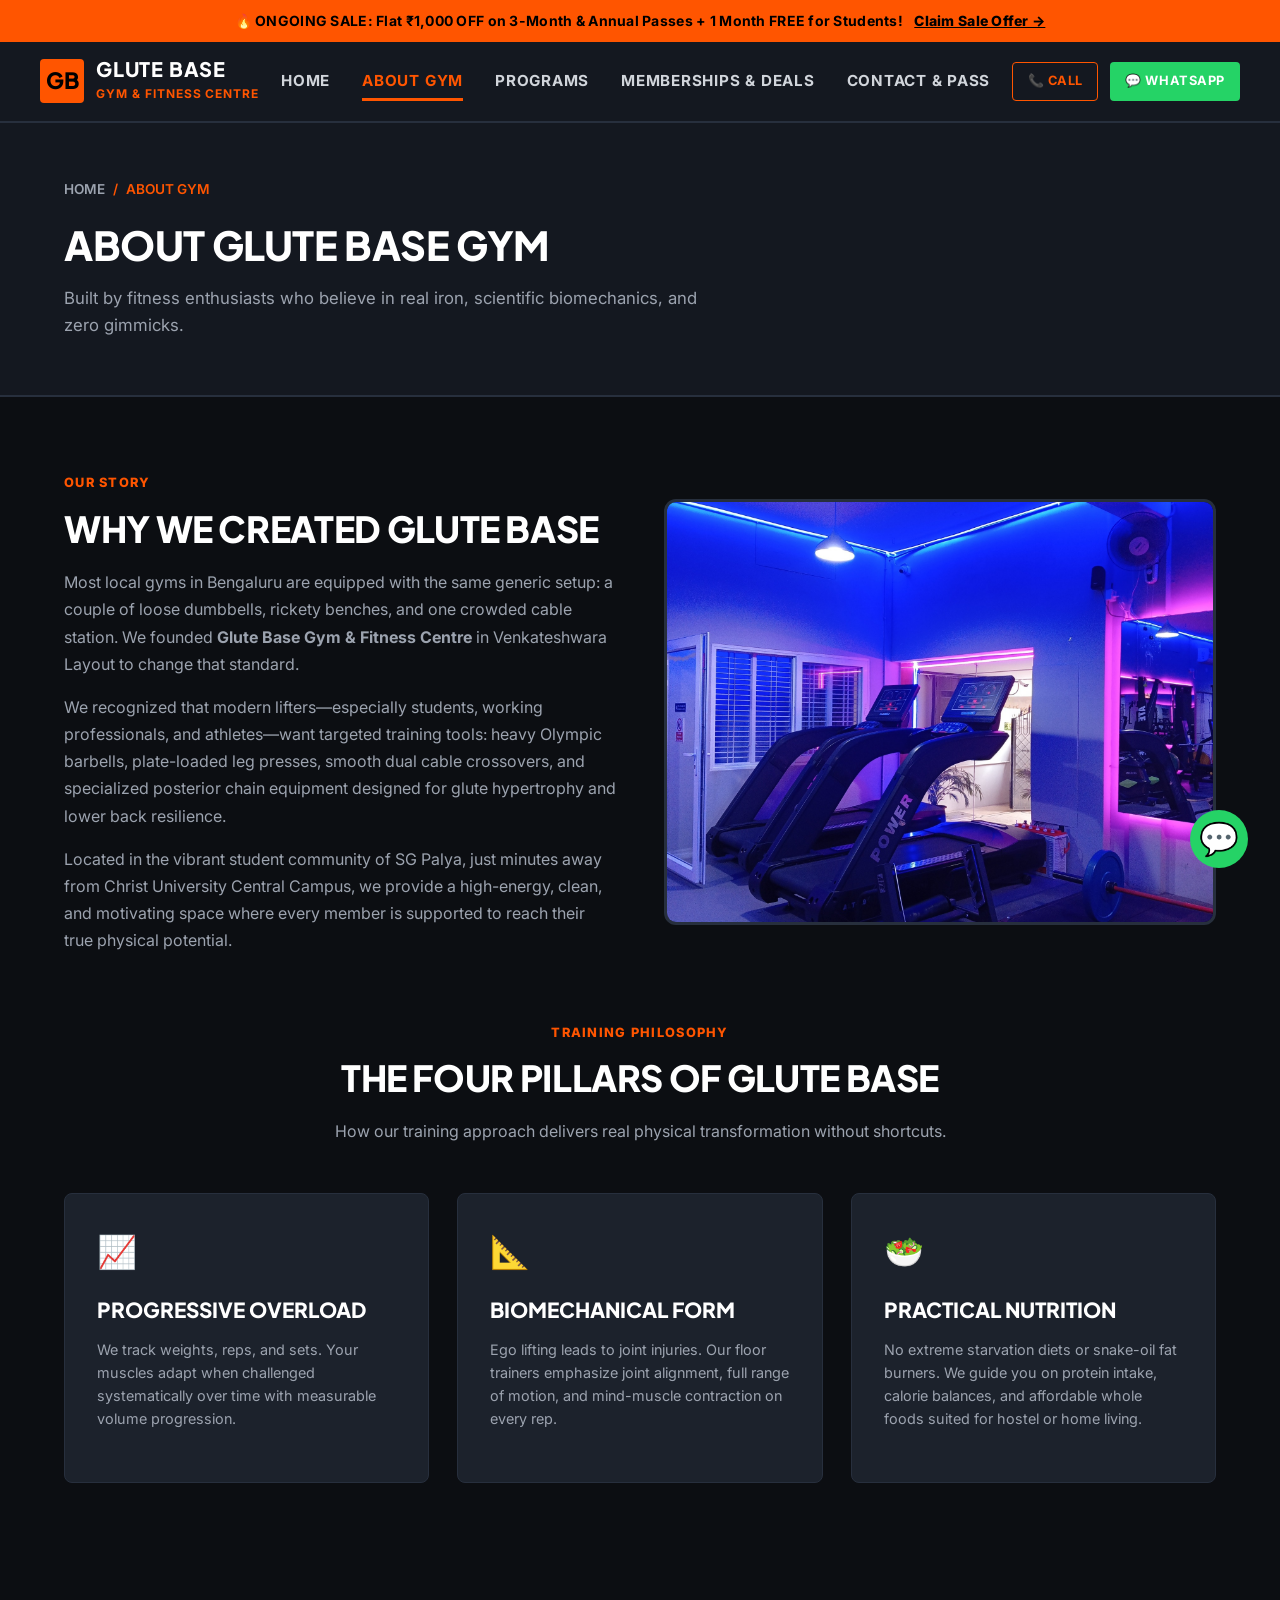
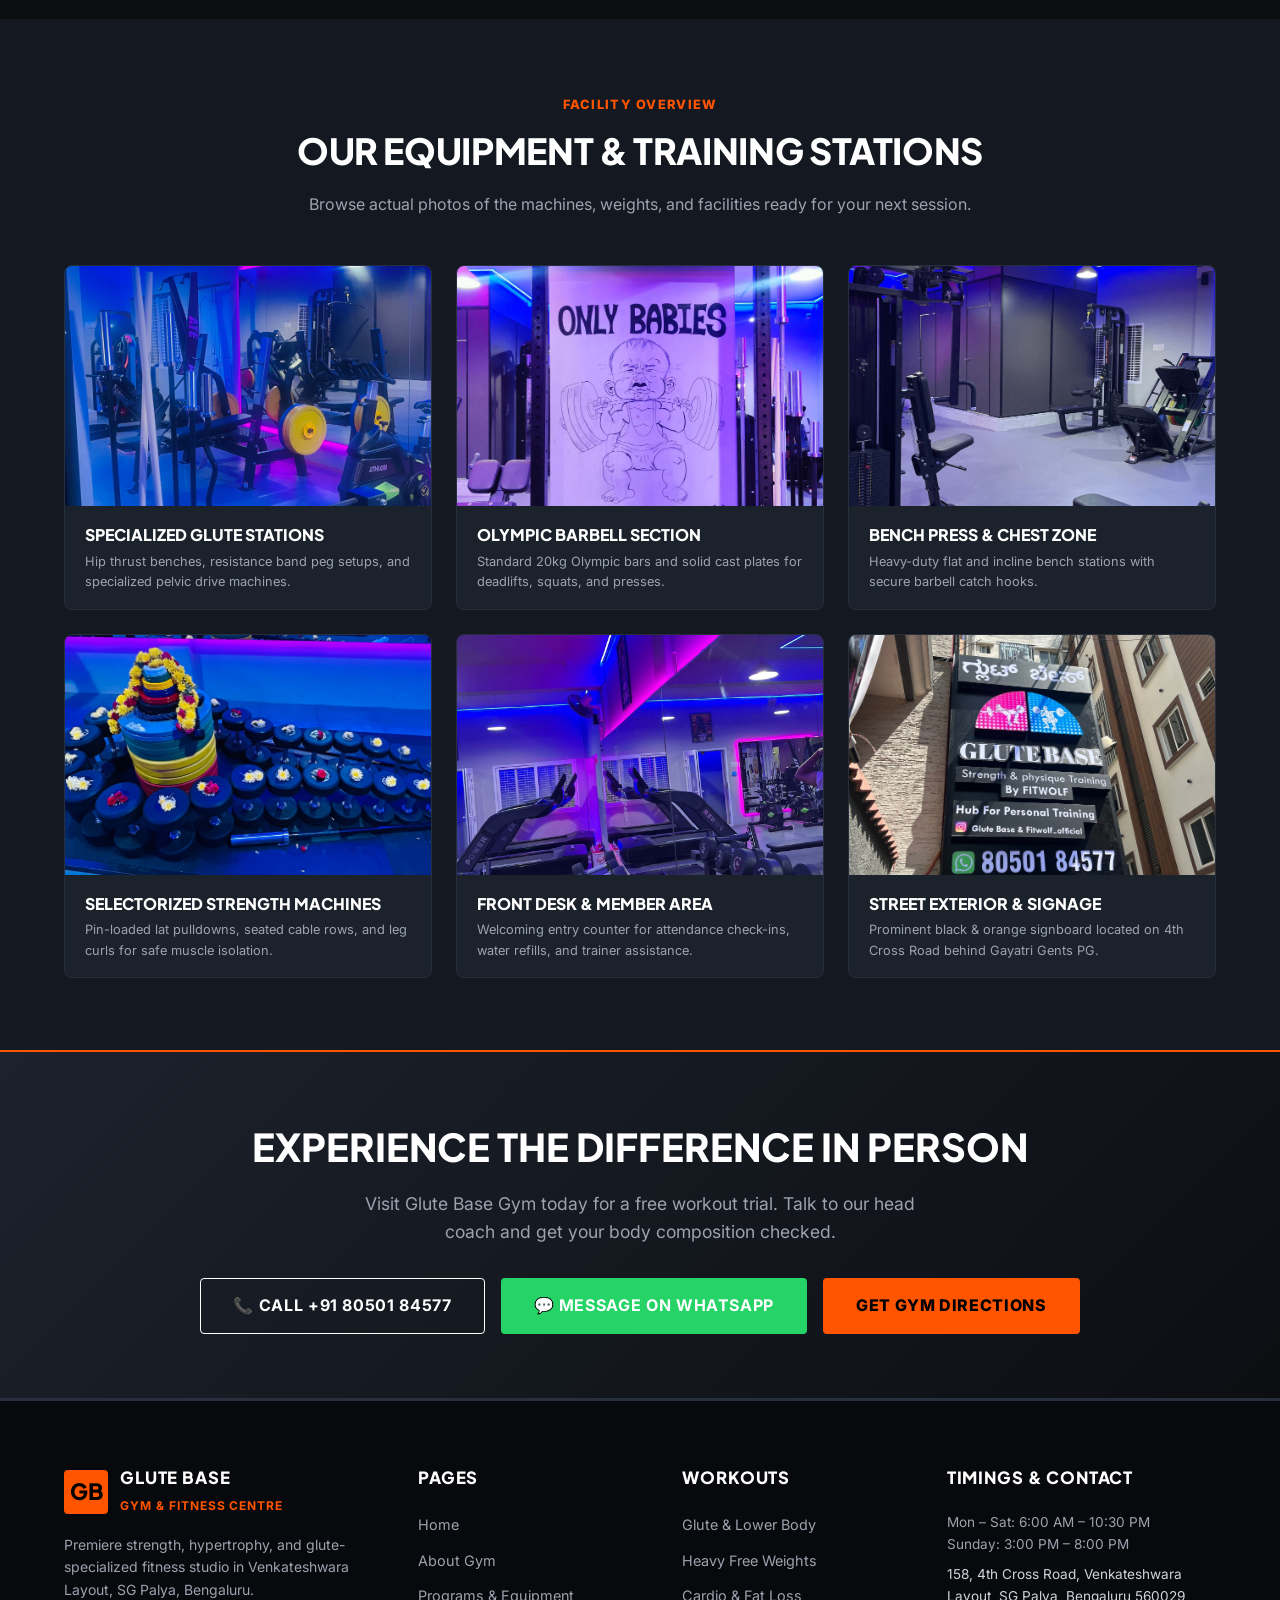
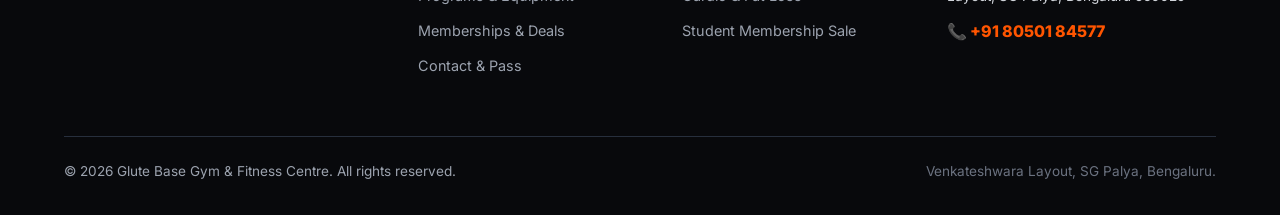
==== about.html @ 641d0d91 "chore: initial baseline of Glute Base Gym website" ====
<!DOCTYPE html>
<html lang="en">
<head>
  <meta charset="UTF-8">
  <meta name="viewport" content="width=device-width, initial-scale=1.0">
  <title>About Us | Glute Base Gym &amp; Fitness Centre SG Palya</title>
  <meta name="description" content="Learn about Glute Base Gym in Venkateshwara Layout, SG Palya. Our equipment, training philosophy, glute hypertrophy focus, and supportive community.">
  <link rel="preconnect" href="https://fonts.googleapis.com">
  <link rel="preconnect" href="https://fonts.gstatic.com" crossorigin>
  <link href="https://fonts.googleapis.com/css2?family=Inter:wght@400;500;600;700&family=Plus+Jakarta+Sans:wght@700;800;900&display=swap" rel="stylesheet">
  <link rel="stylesheet" href="css/style.css">
</head>
<body>

  <!-- Sale Top Bar -->
  <div class="sale-top-bar">
    🔥 <strong>ONGOING SALE:</strong> Flat ₹1,000 OFF on 3-Month &amp; Annual Passes + 1 Month FREE for Students! 
    <a href="membership.html">Claim Sale Offer →</a>
  </div>

  <!-- Header -->
  <header class="header">
    <div class="container navbar">
      <a href="index.html" class="logo">
        <div class="logo-badge">GB</div>
        <div class="logo-text">
          <h2>Glute Base</h2>
          <span>Gym &amp; Fitness Centre</span>
        </div>
      </a>

      <nav>
        <ul class="nav-links">
          <li><a href="index.html" class="nav-link">Home</a></li>
          <li><a href="about.html" class="nav-link active">About Gym</a></li>
          <li><a href="programs.html" class="nav-link">Programs</a></li>
          <li><a href="membership.html" class="nav-link">Memberships &amp; Deals</a></li>
          <li><a href="contact.html" class="nav-link">Contact &amp; Pass</a></li>
        </ul>
      </nav>

      <div class="header-actions">
        <a href="tel:+918050184577" class="btn btn-outline btn-sm">📞 Call</a>
        <a href="https://wa.me/918050184577?text=Hi%2C%20I%20have%20an%20inquiry%20about%20Glute%20Base%20Gym." target="_blank" rel="noopener" class="btn btn-whatsapp btn-sm">💬 WhatsApp</a>
        <button class="mobile-menu-btn" aria-label="Toggle navigation">☰</button>
      </div>
    </div>
  </header>

  <!-- Page Header -->
  <section class="page-header">
    <div class="container">
      <div class="breadcrumbs">
        <a href="index.html">Home</a>
        <span>/</span>
        <span>About Gym</span>
      </div>
      <h1 class="page-title">About Glute Base Gym</h1>
      <p class="page-subtitle">Built by fitness enthusiasts who believe in real iron, scientific biomechanics, and zero gimmicks.</p>
    </div>
  </section>

  <!-- Story & Mission Section -->
  <section class="section section-dark">
    <div class="container">
      <div style="display: grid; grid-template-columns: 1fr 1fr; gap: 3rem; align-items: center; margin-bottom: 4rem;">
        <div>
          <span class="section-tag">Our Story</span>
          <h2 class="section-title">Why We Created Glute Base</h2>
          <div style="color: var(--text-gray); font-size: 1rem; line-height: 1.7;">
            <p style="margin-bottom: 1rem;">
              Most local gyms in Bengaluru are equipped with the same generic setup: a couple of loose dumbbells, rickety benches, and one crowded cable station. We founded <strong>Glute Base Gym &amp; Fitness Centre</strong> in Venkateshwara Layout to change that standard.
            </p>
            <p style="margin-bottom: 1rem;">
              We recognized that modern lifters—especially students, working professionals, and athletes—want targeted training tools: heavy Olympic barbells, plate-loaded leg presses, smooth dual cable crossovers, and specialized posterior chain equipment designed for glute hypertrophy and lower back resilience.
            </p>
            <p>
              Located in the vibrant student community of SG Palya, just minutes away from Christ University Central Campus, we provide a high-energy, clean, and motivating space where every member is supported to reach their true physical potential.
            </p>
          </div>
        </div>

        <div>
          <div class="hero-image-box">
            <img src="images/gym_interior_floor.jpg" alt="Interior floor of Glute Base Gym" width="600" height="400">
          </div>
        </div>
      </div>

      <!-- Core Pillars -->
      <div class="section-header">
        <span class="section-tag">Training Philosophy</span>
        <h2 class="section-title">The Four Pillars of Glute Base</h2>
        <p class="section-subtitle">How our training approach delivers real physical transformation without shortcuts.</p>
      </div>

      <div class="programs-grid" style="margin-bottom: 4rem;">
        <div class="program-card">
          <div class="program-icon">📈</div>
          <h3 class="program-title">Progressive Overload</h3>
          <p class="program-desc">We track weights, reps, and sets. Your muscles adapt when challenged systematically over time with measurable volume progression.</p>
        </div>

        <div class="program-card">
          <div class="program-icon">📐</div>
          <h3 class="program-title">Biomechanical Form</h3>
          <p class="program-desc">Ego lifting leads to joint injuries. Our floor trainers emphasize joint alignment, full range of motion, and mind-muscle contraction on every rep.</p>
        </div>

        <div class="program-card">
          <div class="program-icon">🥗</div>
          <h3 class="program-title">Practical Nutrition</h3>
          <p class="program-desc">No extreme starvation diets or snake-oil fat burners. We guide you on protein intake, calorie balances, and affordable whole foods suited for hostel or home living.</p>
        </div>
      </div>

    </div>
  </section>

  <!-- Complete Real Photo Tour of the Gym -->
  <section class="section section-surface">
    <div class="container">
      <div class="section-header">
        <span class="section-tag">Facility Overview</span>
        <h2 class="section-title">Our Equipment &amp; Training Stations</h2>
        <p class="section-subtitle">Browse actual photos of the machines, weights, and facilities ready for your next session.</p>
      </div>

      <div class="gym-gallery-grid">
        <div class="gym-photo-card">
          <div class="photo-wrap">
            <img src="images/gym_glute_machines.jpg" alt="Specialized Glute Building Equipment" width="400" height="240" loading="lazy">
          </div>
          <div class="photo-caption">
            <h5>Specialized Glute Stations</h5>
            <p>Hip thrust benches, resistance band peg setups, and specialized pelvic drive machines.</p>
          </div>
        </div>

        <div class="gym-photo-card">
          <div class="photo-wrap">
            <img src="images/gym_barbells_section.jpg" alt="Olympic Barbells and Lifting Platform" width="400" height="240" loading="lazy">
          </div>
          <div class="photo-caption">
            <h5>Olympic Barbell Section</h5>
            <p>Standard 20kg Olympic bars and solid cast plates for deadlifts, squats, and presses.</p>
          </div>
        </div>

        <div class="gym-photo-card">
          <div class="photo-wrap">
            <img src="images/gym_bench_press.jpg" alt="Bench Press Station at Glute Base" width="400" height="240" loading="lazy">
          </div>
          <div class="photo-caption">
            <h5>Bench Press &amp; Chest Zone</h5>
            <p>Heavy-duty flat and incline bench stations with secure barbell catch hooks.</p>
          </div>
        </div>

        <div class="gym-photo-card">
          <div class="photo-wrap">
            <img src="images/gym_strength_machines.jpg" alt="Pin Loaded Strength Machines" width="400" height="240" loading="lazy">
          </div>
          <div class="photo-caption">
            <h5>Selectorized Strength Machines</h5>
            <p>Pin-loaded lat pulldowns, seated cable rows, and leg curls for safe muscle isolation.</p>
          </div>
        </div>

        <div class="gym-photo-card">
          <div class="photo-wrap">
            <img src="images/gym_reception_counter.jpg" alt="Reception and Member Check-in Desk" width="400" height="240" loading="lazy">
          </div>
          <div class="photo-caption">
            <h5>Front Desk &amp; Member Area</h5>
            <p>Welcoming entry counter for attendance check-ins, water refills, and trainer assistance.</p>
          </div>
        </div>

        <div class="gym-photo-card">
          <div class="photo-wrap">
            <img src="images/gym_exterior_board.jpg" alt="Street Exterior View of Glute Base Gym" width="400" height="240" loading="lazy">
          </div>
          <div class="photo-caption">
            <h5>Street Exterior &amp; Signage</h5>
            <p>Prominent black &amp; orange signboard located on 4th Cross Road behind Gayatri Gents PG.</p>
          </div>
        </div>
      </div>
    </div>
  </section>

  <!-- CTA Banner -->
  <section class="cta-banner">
    <div class="container">
      <h2>Experience The Difference In Person</h2>
      <p>Visit Glute Base Gym today for a free workout trial. Talk to our head coach and get your body composition checked.</p>
      <div class="cta-buttons">
        <a href="tel:+918050184577" class="btn btn-outline-white btn-lg">📞 Call +91 80501 84577</a>
        <a href="https://wa.me/918050184577?text=Hi%2C%20I%20would%20like%20to%20visit%20Glute%20Base%20Gym." target="_blank" rel="noopener" class="btn btn-whatsapp btn-lg">💬 Message on WhatsApp</a>
        <a href="contact.html" class="btn btn-primary btn-lg">Get Gym Directions</a>
      </div>
    </div>
  </section>

  <!-- Footer -->
  <footer class="footer">
    <div class="container">
      <div class="footer-grid">
        <div class="footer-col">
          <div class="logo" style="margin-bottom: 1rem;">
            <div class="logo-badge">GB</div>
            <div class="logo-text">
              <h4 style="margin: 0;">Glute Base</h4>
              <span>Gym &amp; Fitness Centre</span>
            </div>
          </div>
          <p style="font-size: 0.875rem; line-height: 1.6;">
            Premiere strength, hypertrophy, and glute-specialized fitness studio in Venkateshwara Layout, SG Palya, Bengaluru.
          </p>
        </div>

        <div class="footer-col footer-links">
          <h4>Pages</h4>
          <ul>
            <li><a href="index.html">Home</a></li>
            <li><a href="about.html">About Gym</a></li>
            <li><a href="programs.html">Programs &amp; Equipment</a></li>
            <li><a href="membership.html">Memberships &amp; Deals</a></li>
            <li><a href="contact.html">Contact &amp; Pass</a></li>
          </ul>
        </div>

        <div class="footer-col footer-links">
          <h4>Workouts</h4>
          <ul>
            <li><a href="programs.html#glute">Glute &amp; Lower Body</a></li>
            <li><a href="programs.html#weights">Heavy Free Weights</a></li>
            <li><a href="programs.html#cardio">Cardio &amp; Fat Loss</a></li>
            <li><a href="membership.html">Student Membership Sale</a></li>
          </ul>
        </div>

        <div class="footer-col">
          <h4>Timings &amp; Contact</h4>
          <p style="font-size: 0.85rem; margin-bottom: 0.5rem;">
            Mon – Sat: 6:00 AM – 10:30 PM<br>
            Sunday: 3:00 PM – 8:00 PM
          </p>
          <p style="font-size: 0.85rem; color: #d1d5db; margin-bottom: 0.75rem;">
            158, 4th Cross Road, Venkateshwara Layout, SG Palya, Bengaluru 560029
          </p>
          <a href="tel:+918050184577" style="color: var(--accent); font-weight: 800;">📞 +91 80501 84577</a>
        </div>
      </div>

      <div class="footer-bottom">
        <div>© 2026 Glute Base Gym &amp; Fitness Centre. All rights reserved.</div>
        <div style="color: var(--text-muted);">Venkateshwara Layout, SG Palya, Bengaluru.</div>
      </div>
    </div>
  </footer>

  <a href="https://wa.me/918050184577?text=Hi%2C%20I%20have%20an%20inquiry%20about%20Glute%20Base%20Gym." target="_blank" rel="noopener" class="floating-whatsapp" aria-label="WhatsApp Glute Base Gym">
    💬
  </a>

  <script src="js/main.js"></script>
</body>
</html>
---- css/style.css ----
/* Glute Base Gym & Fitness Centre - Dedicated Multi-Page Stylesheet
   Design: Athletic Dark Theme, High Voltage Blaze Orange, Matte Charcoal, High Contrast
   Constraint: Simple, zero animations, pure functional athletic styling
*/

:root {
  --bg-black: #0c0e12;
  --bg-surface: #141820;
  --bg-card: #1c222c;
  --bg-card-hover: #232a36;
  --accent: #ff5500;
  --accent-hover: #e04b00;
  --accent-light: rgba(255, 85, 0, 0.15);
  --accent-border: #ff5500;
  --text-white: #ffffff;
  --text-gray: #9ca3af;
  --text-muted: #6b7280;
  --border-dark: #272f3d;
  --whatsapp: #25D366;
  --whatsapp-hover: #20ba5a;
  --gold: #f59e0b;
  --radius-sm: 4px;
  --radius-md: 8px;
  --radius-lg: 12px;
  --max-width: 1200px;
  --font-heading: 'Plus Jakarta Sans', -apple-system, BlinkMacSystemFont, sans-serif;
  --font-body: 'Inter', -apple-system, BlinkMacSystemFont, sans-serif;
}

*, *::before, *::after {
  box-sizing: border-box;
  margin: 0;
  padding: 0;
}

html {
  font-size: 16px;
  scroll-behavior: smooth;
}

body {
  font-family: var(--font-body);
  background-color: var(--bg-black);
  color: var(--text-white);
  line-height: 1.6;
  -webkit-font-smoothing: antialiased;
}

img {
  max-width: 100%;
  height: auto;
  display: block;
}

a {
  color: inherit;
  text-decoration: none;
}

ul {
  list-style: none;
}

button, input, select, textarea {
  font-family: inherit;
}

.container {
  width: 100%;
  max-width: var(--max-width);
  margin-left: auto;
  margin-right: auto;
  padding-left: 1.5rem;
  padding-right: 1.5rem;
}

/* ==========================================================================
   SALE BANNER (ONGOING PROMOTION IN HERO & TOP STRIP)
   ========================================================================== */
.sale-top-bar {
  background: var(--accent);
  color: #000000;
  font-weight: 700;
  font-size: 0.875rem;
  padding: 0.6rem 0;
  text-align: center;
  letter-spacing: 0.02em;
}

.sale-top-bar a {
  color: #000000;
  text-decoration: underline;
  margin-left: 0.5rem;
  font-weight: 800;
}

/* ==========================================================================
   HEADER & NAVBAR
   ========================================================================== */
.header {
  background: var(--bg-surface);
  border-bottom: 2px solid var(--border-dark);
  position: sticky;
  top: 0;
  z-index: 1000;
}

.navbar {
  display: flex;
  justify-content: space-between;
  align-items: center;
  padding: 1rem 0;
}

.logo {
  display: flex;
  align-items: center;
  gap: 0.75rem;
}

.logo-badge {
  background: var(--accent);
  color: #000000;
  font-weight: 900;
  font-size: 1.4rem;
  width: 44px;
  height: 44px;
  border-radius: var(--radius-sm);
  display: flex;
  align-items: center;
  justify-content: center;
  font-family: var(--font-heading);
}

.logo-text h1, .logo-text h2 {
  font-family: var(--font-heading);
  font-size: 1.25rem;
  font-weight: 800;
  letter-spacing: 0.04em;
  text-transform: uppercase;
  color: var(--text-white);
  line-height: 1.1;
}

.logo-text span {
  font-size: 0.75rem;
  color: var(--accent);
  font-weight: 700;
  letter-spacing: 0.08em;
  text-transform: uppercase;
}

.nav-links {
  display: flex;
  align-items: center;
  gap: 2rem;
}

.nav-link {
  font-size: 0.95rem;
  font-weight: 700;
  color: #d1d5db;
  text-transform: uppercase;
  letter-spacing: 0.05em;
  padding: 0.4rem 0;
  position: relative;
}

.nav-link:hover, .nav-link.active {
  color: var(--accent);
}

.nav-link.active::after {
  content: '';
  position: absolute;
  bottom: -4px;
  left: 0;
  width: 100%;
  height: 3px;
  background: var(--accent);
}

.header-actions {
  display: flex;
  align-items: center;
  gap: 0.75rem;
}

.btn {
  display: inline-flex;
  align-items: center;
  justify-content: center;
  gap: 0.5rem;
  font-weight: 700;
  font-size: 0.9rem;
  padding: 0.75rem 1.4rem;
  border-radius: var(--radius-sm);
  text-transform: uppercase;
  letter-spacing: 0.04em;
  cursor: pointer;
  border: 1px solid transparent;
}

.btn-primary {
  background: var(--accent);
  color: #000000;
  font-weight: 800;
}
.btn-primary:hover {
  background: var(--accent-hover);
  color: #ffffff;
}

.btn-outline {
  border-color: var(--accent);
  color: var(--accent);
  background: transparent;
}
.btn-outline:hover {
  background: var(--accent);
  color: #000000;
}

.btn-outline-white {
  border-color: #ffffff;
  color: #ffffff;
  background: transparent;
}
.btn-outline-white:hover {
  background: #ffffff;
  color: #000000;
}

.btn-whatsapp {
  background: var(--whatsapp);
  color: #ffffff;
  font-weight: 700;
}
.btn-whatsapp:hover {
  background: var(--whatsapp-hover);
}

.btn-sm {
  padding: 0.5rem 0.9rem;
  font-size: 0.8rem;
}

.btn-lg {
  padding: 0.9rem 2rem;
  font-size: 1rem;
}

.mobile-menu-btn {
  display: none;
  background: none;
  border: none;
  color: var(--text-white);
  font-size: 1.75rem;
  cursor: pointer;
}

/* ==========================================================================
   HERO SECTION
   ========================================================================== */
.hero-section {
  padding: 4rem 0 5rem;
  background: linear-gradient(180deg, var(--bg-surface) 0%, var(--bg-black) 100%);
  border-bottom: 2px solid var(--border-dark);
}

.hero-grid {
  display: grid;
  grid-template-columns: 1.15fr 0.85fr;
  gap: 3rem;
  align-items: center;
}

/* ONGOING SALES PROMO BOX IN HERO */
.sale-hero-card {
  background: rgba(255, 85, 0, 0.12);
  border: 2px solid var(--accent);
  border-radius: var(--radius-md);
  padding: 1rem 1.25rem;
  margin-bottom: 1.5rem;
  display: flex;
  align-items: center;
  gap: 1rem;
}

.sale-tag-badge {
  background: var(--accent);
  color: #000000;
  font-weight: 900;
  font-size: 0.8rem;
  text-transform: uppercase;
  padding: 0.35rem 0.65rem;
  border-radius: var(--radius-sm);
  white-space: nowrap;
}

.sale-text h4 {
  font-size: 1.05rem;
  font-weight: 800;
  color: var(--text-white);
  text-transform: uppercase;
  letter-spacing: 0.02em;
}

.sale-text p {
  font-size: 0.85rem;
  color: #d1d5db;
}

.hero-title {
  font-family: var(--font-heading);
  font-size: 3.25rem;
  font-weight: 900;
  line-height: 1.1;
  text-transform: uppercase;
  margin-bottom: 1.25rem;
  letter-spacing: -0.01em;
}

.hero-title span {
  color: var(--accent);
}

.hero-desc {
  font-size: 1.1rem;
  color: var(--text-gray);
  margin-bottom: 2rem;
  line-height: 1.6;
}

.hero-actions {
  display: flex;
  gap: 1rem;
  flex-wrap: wrap;
  margin-bottom: 2.5rem;
}

.hero-stats {
  display: grid;
  grid-template-columns: repeat(3, 1fr);
  gap: 1.5rem;
  padding-top: 1.75rem;
  border-top: 1px solid var(--border-dark);
}

.stat-item h3 {
  font-size: 2rem;
  font-weight: 900;
  color: var(--accent);
}

.stat-item p {
  font-size: 0.85rem;
  color: var(--text-gray);
  text-transform: uppercase;
  font-weight: 600;
}

.hero-visual {
  position: relative;
}

.hero-image-box {
  border-radius: var(--radius-lg);
  overflow: hidden;
  border: 3px solid var(--border-dark);
}

.hero-image-box img {
  width: 100%;
  height: 420px;
  object-fit: cover;
}

.hero-location-badge {
  background: var(--bg-surface);
  border: 1px solid var(--border-dark);
  border-left: 4px solid var(--accent);
  padding: 1rem 1.25rem;
  margin-top: 1rem;
  border-radius: var(--radius-sm);
  display: flex;
  align-items: center;
  justify-content: space-between;
}

.hero-location-badge strong {
  display: block;
  font-size: 0.95rem;
  color: var(--text-white);
}

.hero-location-badge span {
  font-size: 0.8rem;
  color: var(--text-gray);
}

/* ==========================================================================
   PAGE HEADER (SUBPAGES)
   ========================================================================== */
.page-header {
  background: var(--bg-surface);
  padding: 3.5rem 0;
  border-bottom: 2px solid var(--border-dark);
}

.breadcrumbs {
  display: flex;
  align-items: center;
  gap: 0.5rem;
  font-size: 0.85rem;
  color: var(--text-muted);
  text-transform: uppercase;
  font-weight: 600;
  margin-bottom: 0.75rem;
}

.breadcrumbs a {
  color: var(--text-gray);
}
.breadcrumbs a:hover {
  color: var(--accent);
}

.breadcrumbs span {
  color: var(--accent);
}

.page-title {
  font-family: var(--font-heading);
  font-size: 2.5rem;
  font-weight: 900;
  text-transform: uppercase;
  letter-spacing: -0.01em;
  margin-bottom: 0.5rem;
}

.page-subtitle {
  font-size: 1.05rem;
  color: var(--text-gray);
  max-width: 650px;
}

/* ==========================================================================
   SECTION COMMON
   ========================================================================== */
.section {
  padding: 4.5rem 0;
}

.section-dark {
  background-color: var(--bg-black);
}

.section-surface {
  background-color: var(--bg-surface);
}

.section-header {
  text-align: center;
  max-width: 700px;
  margin: 0 auto 3rem;
}

.section-tag {
  display: inline-block;
  font-size: 0.8rem;
  font-weight: 800;
  color: var(--accent);
  text-transform: uppercase;
  letter-spacing: 0.1em;
  margin-bottom: 0.4rem;
}

.section-title {
  font-family: var(--font-heading);
  font-size: 2.25rem;
  font-weight: 900;
  text-transform: uppercase;
  letter-spacing: -0.01em;
  margin-bottom: 0.75rem;
}

.section-subtitle {
  font-size: 1rem;
  color: var(--text-gray);
}

/* ==========================================================================
   PROGRAMS / TRAINING SPECIALTIES
   ========================================================================== */
.programs-grid {
  display: grid;
  grid-template-columns: repeat(3, 1fr);
  gap: 1.75rem;
}

.program-card {
  background: var(--bg-card);
  border: 1px solid var(--border-dark);
  border-radius: var(--radius-md);
  padding: 2rem;
  display: flex;
  flex-direction: column;
}

.program-card:hover {
  border-color: var(--accent);
  background: var(--bg-card-hover);
}

.program-icon {
  font-size: 2rem;
  margin-bottom: 1rem;
}

.program-title {
  font-family: var(--font-heading);
  font-size: 1.3rem;
  font-weight: 800;
  text-transform: uppercase;
  color: var(--text-white);
  margin-bottom: 0.75rem;
}

.program-desc {
  font-size: 0.9rem;
  color: var(--text-gray);
  line-height: 1.6;
  margin-bottom: 1.25rem;
  flex-grow: 1;
}

.program-list {
  border-top: 1px solid var(--border-dark);
  padding-top: 1rem;
  margin-bottom: 1.25rem;
}

.program-list li {
  font-size: 0.85rem;
  color: #d1d5db;
  display: flex;
  align-items: center;
  gap: 0.5rem;
  margin-bottom: 0.45rem;
}

.program-list li::before {
  content: '▸';
  color: var(--accent);
  font-size: 1rem;
}

/* ==========================================================================
   REAL GYM GALLERY (INTERIOR & EXTERIOR)
   ========================================================================== */
.gym-gallery-grid {
  display: grid;
  grid-template-columns: repeat(3, 1fr);
  gap: 1.5rem;
}

.gym-photo-card {
  background: var(--bg-card);
  border: 1px solid var(--border-dark);
  border-radius: var(--radius-md);
  overflow: hidden;
}

.gym-photo-card:hover {
  border-color: var(--accent);
}

.photo-wrap {
  width: 100%;
  height: 240px;
  background: #000000;
  overflow: hidden;
}

.photo-wrap img {
  width: 100%;
  height: 100%;
  object-fit: cover;
}

.photo-caption {
  padding: 1rem 1.25rem;
}

.photo-caption h5 {
  font-family: var(--font-heading);
  font-size: 1rem;
  font-weight: 800;
  text-transform: uppercase;
  color: var(--text-white);
  margin-bottom: 0.25rem;
}

.photo-caption p {
  font-size: 0.8rem;
  color: var(--text-gray);
}

/* ==========================================================================
   MEMBERSHIP / PRICING CARDS
   ========================================================================== */
.pricing-grid {
  display: grid;
  grid-template-columns: repeat(4, 1fr);
  gap: 1.5rem;
}

.pricing-card {
  background: var(--bg-card);
  border: 1px solid var(--border-dark);
  border-radius: var(--radius-md);
  padding: 2.25rem 1.75rem;
  display: flex;
  flex-direction: column;
  position: relative;
}

.pricing-card.featured {
  border: 2px solid var(--accent);
  background: #1f2735;
}

.featured-ribbon {
  position: absolute;
  top: -12px;
  left: 50%;
  transform: translateX(-50%);
  background: var(--accent);
  color: #000000;
  font-weight: 900;
  font-size: 0.75rem;
  text-transform: uppercase;
  padding: 0.25rem 0.85rem;
  border-radius: var(--radius-sm);
  white-space: nowrap;
}

.plan-name {
  font-family: var(--font-heading);
  font-size: 1.25rem;
  font-weight: 800;
  text-transform: uppercase;
  color: var(--text-white);
  margin-bottom: 0.5rem;
}

.plan-price {
  margin: 1rem 0 1.25rem;
}

.plan-price .currency {
  font-size: 1.2rem;
  font-weight: 700;
  color: var(--accent);
  vertical-align: top;
}

.plan-price .amount {
  font-size: 2.4rem;
  font-weight: 900;
  color: var(--text-white);
  line-height: 1;
}

.plan-price .duration {
  font-size: 0.85rem;
  color: var(--text-gray);
}

.plan-sale-tag {
  display: inline-block;
  background: rgba(255, 85, 0, 0.15);
  color: var(--accent);
  font-size: 0.75rem;
  font-weight: 800;
  padding: 0.2rem 0.5rem;
  border-radius: var(--radius-sm);
  margin-bottom: 1rem;
}

.plan-features {
  border-top: 1px solid var(--border-dark);
  padding-top: 1.25rem;
  margin-bottom: 1.75rem;
  flex-grow: 1;
}

.plan-features li {
  font-size: 0.85rem;
  color: #d1d5db;
  display: flex;
  align-items: center;
  gap: 0.5rem;
  margin-bottom: 0.6rem;
}

.plan-features li::before {
  content: '✓';
  color: var(--accent);
  font-weight: 900;
}

/* ==========================================================================
   CONTACT & LOCATION GRID
   ========================================================================== */
.contact-grid {
  display: grid;
  grid-template-columns: 1fr 1fr;
  gap: 2.5rem;
}

.contact-card {
  background: var(--bg-card);
  border: 1px solid var(--border-dark);
  border-radius: var(--radius-md);
  padding: 2.5rem;
}

.contact-item {
  display: flex;
  align-items: flex-start;
  gap: 1rem;
  margin-bottom: 1.5rem;
}

.contact-icon {
  width: 44px;
  height: 44px;
  background: rgba(255, 85, 0, 0.15);
  color: var(--accent);
  font-size: 1.3rem;
  display: flex;
  align-items: center;
  justify-content: center;
  border-radius: var(--radius-sm);
  flex-shrink: 0;
}

.contact-info h5 {
  font-family: var(--font-heading);
  font-size: 1rem;
  font-weight: 800;
  text-transform: uppercase;
  color: var(--text-white);
  margin-bottom: 0.2rem;
}

.contact-info p, .contact-info a {
  font-size: 0.9rem;
  color: var(--text-gray);
  line-height: 1.5;
}

.form-group {
  margin-bottom: 1.25rem;
}

.form-group label {
  display: block;
  font-size: 0.85rem;
  font-weight: 700;
  text-transform: uppercase;
  color: #d1d5db;
  margin-bottom: 0.4rem;
}

.form-control {
  width: 100%;
  padding: 0.85rem 1rem;
  background: var(--bg-surface);
  border: 1px solid var(--border-dark);
  border-radius: var(--radius-sm);
  color: var(--text-white);
  font-size: 0.95rem;
}

.form-control:focus {
  outline: none;
  border-color: var(--accent);
}

.form-row {
  display: grid;
  grid-template-columns: 1fr 1fr;
  gap: 1rem;
}

/* ==========================================================================
   CTA BANNER
   ========================================================================== */
.cta-banner {
  background: linear-gradient(135deg, #1c222c 0%, #0c0e12 100%);
  border-top: 2px solid var(--accent);
  border-bottom: 2px solid var(--border-dark);
  padding: 4rem 0;
  text-align: center;
}

.cta-banner h2 {
  font-family: var(--font-heading);
  font-size: 2.4rem;
  font-weight: 900;
  text-transform: uppercase;
  margin-bottom: 0.75rem;
}

.cta-banner p {
  font-size: 1.1rem;
  color: var(--text-gray);
  max-width: 600px;
  margin: 0 auto 2rem;
}

.cta-buttons {
  display: flex;
  justify-content: center;
  gap: 1rem;
  flex-wrap: wrap;
}

/* ==========================================================================
   FOOTER
   ========================================================================== */
.footer {
  background: #08090c;
  border-top: 1px solid var(--border-dark);
  padding: 4rem 0 2rem;
  color: var(--text-gray);
}

.footer-grid {
  display: grid;
  grid-template-columns: 1.4fr 1fr 1fr 1.2fr;
  gap: 2.5rem;
  margin-bottom: 3rem;
}

.footer-col h4 {
  font-family: var(--font-heading);
  font-size: 1.05rem;
  font-weight: 800;
  text-transform: uppercase;
  color: var(--text-white);
  margin-bottom: 1.25rem;
  letter-spacing: 0.05em;
}

.footer-links li {
  margin-bottom: 0.6rem;
}

.footer-links a {
  font-size: 0.9rem;
  color: #9ca3af;
}

.footer-links a:hover {
  color: var(--accent);
}

.footer-bottom {
  border-top: 1px solid var(--border-dark);
  padding-top: 1.5rem;
  display: flex;
  justify-content: space-between;
  align-items: center;
  flex-wrap: wrap;
  gap: 1rem;
  font-size: 0.85rem;
}

/* Floating WhatsApp */
.floating-whatsapp {
  position: fixed;
  bottom: 2rem;
  right: 2rem;
  width: 58px;
  height: 58px;
  background: var(--whatsapp);
  color: #ffffff;
  border-radius: 50%;
  display: flex;
  align-items: center;
  justify-content: center;
  font-size: 2rem;
  z-index: 999;
}

.floating-whatsapp:hover {
  background: var(--whatsapp-hover);
}

/* ==========================================================================
   RESPONSIVE DESIGN
   ========================================================================== */
@media (max-width: 1024px) {
  .hero-grid {
    grid-template-columns: 1fr;
  }
  .programs-grid, .gym-gallery-grid {
    grid-template-columns: repeat(2, 1fr);
  }
  .pricing-grid {
    grid-template-columns: repeat(2, 1fr);
  }
  .footer-grid {
    grid-template-columns: repeat(2, 1fr);
  }
}

@media (max-width: 768px) {
  .mobile-menu-btn {
    display: block;
  }
  .nav-links {
    display: none;
    position: absolute;
    top: 100%;
    left: 0;
    width: 100%;
    background: var(--bg-surface);
    flex-direction: column;
    padding: 1.5rem;
    border-bottom: 2px solid var(--border-dark);
    gap: 1rem;
    align-items: flex-start;
  }
  .nav-links.show {
    display: flex;
  }
  .header-actions .btn-outline {
    display: none;
  }
  .hero-title {
    font-size: 2.25rem;
  }
  .programs-grid, .gym-gallery-grid {
    grid-template-columns: 1fr;
  }
  .pricing-grid {
    grid-template-columns: 1fr;
  }
  .contact-grid {
    grid-template-columns: 1fr;
  }
  .form-row {
    grid-template-columns: 1fr;
  }
  .footer-grid {
    grid-template-columns: 1fr;
  }
}
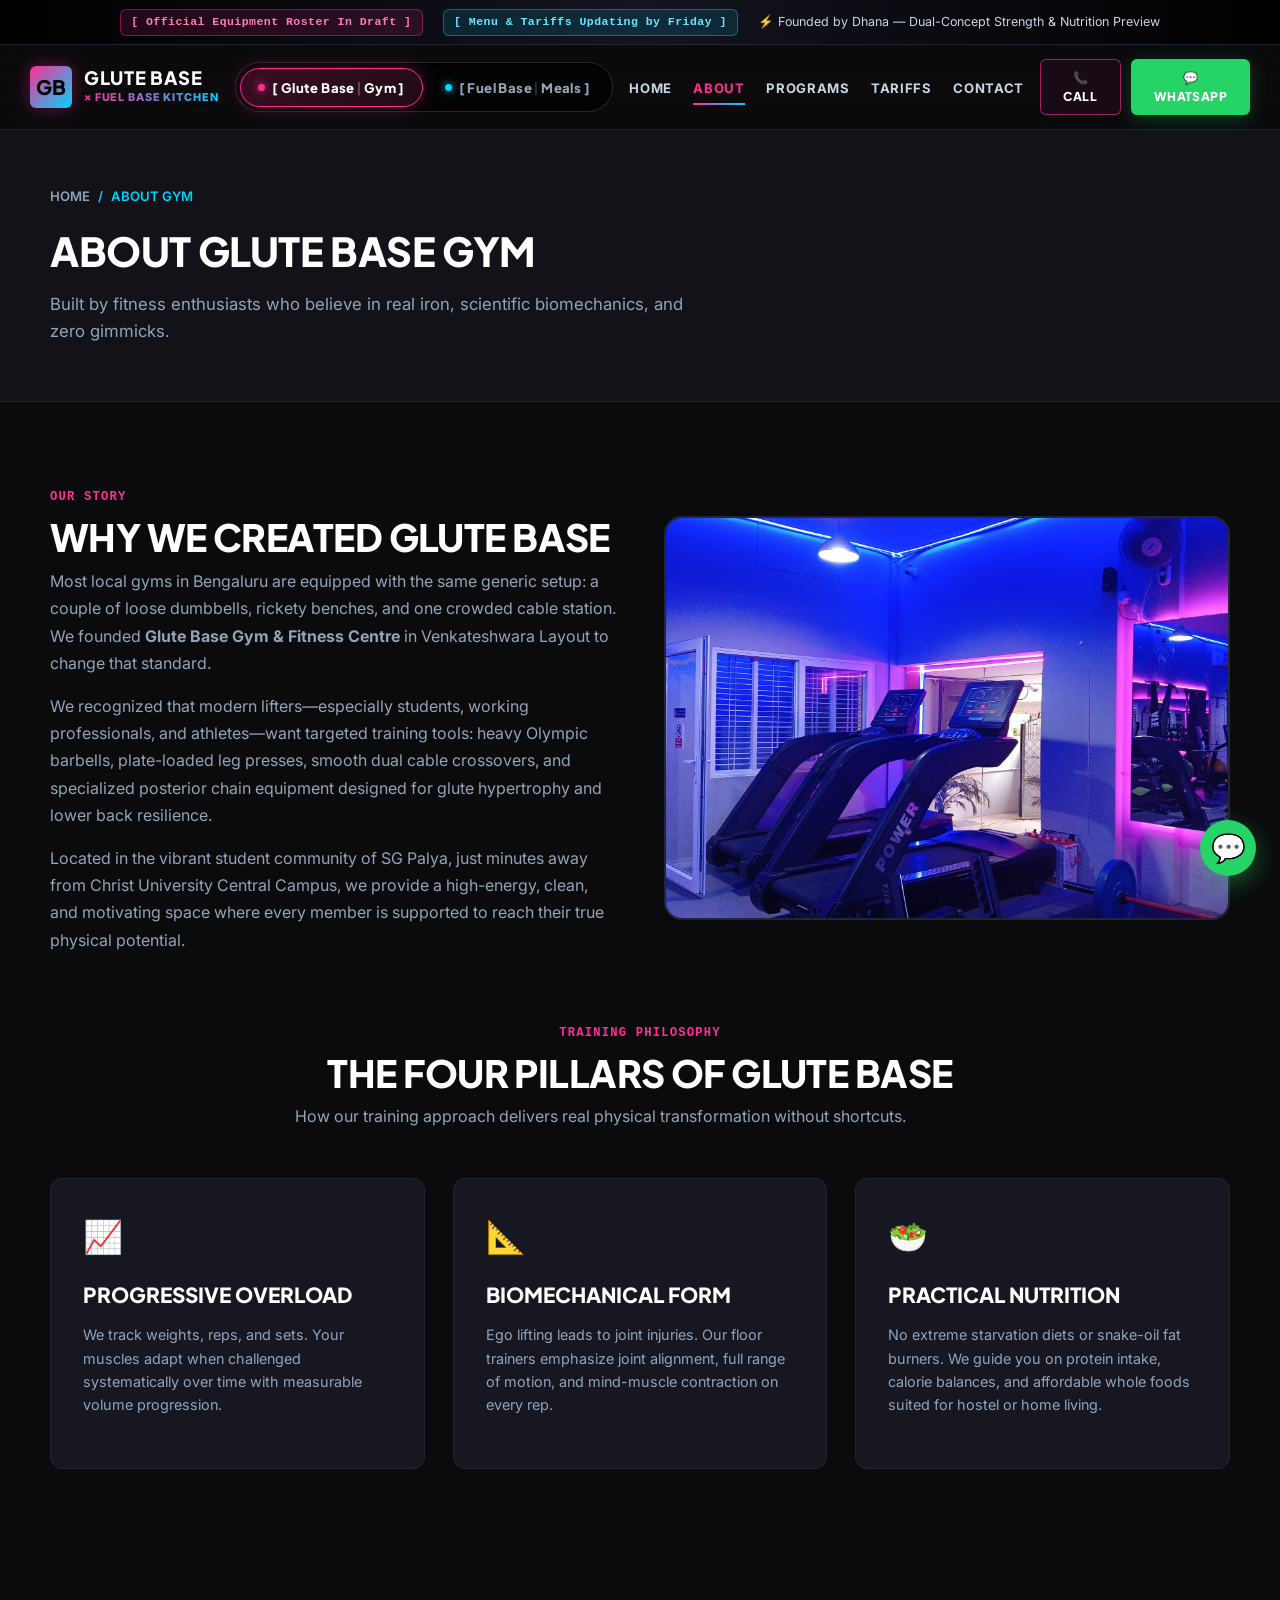
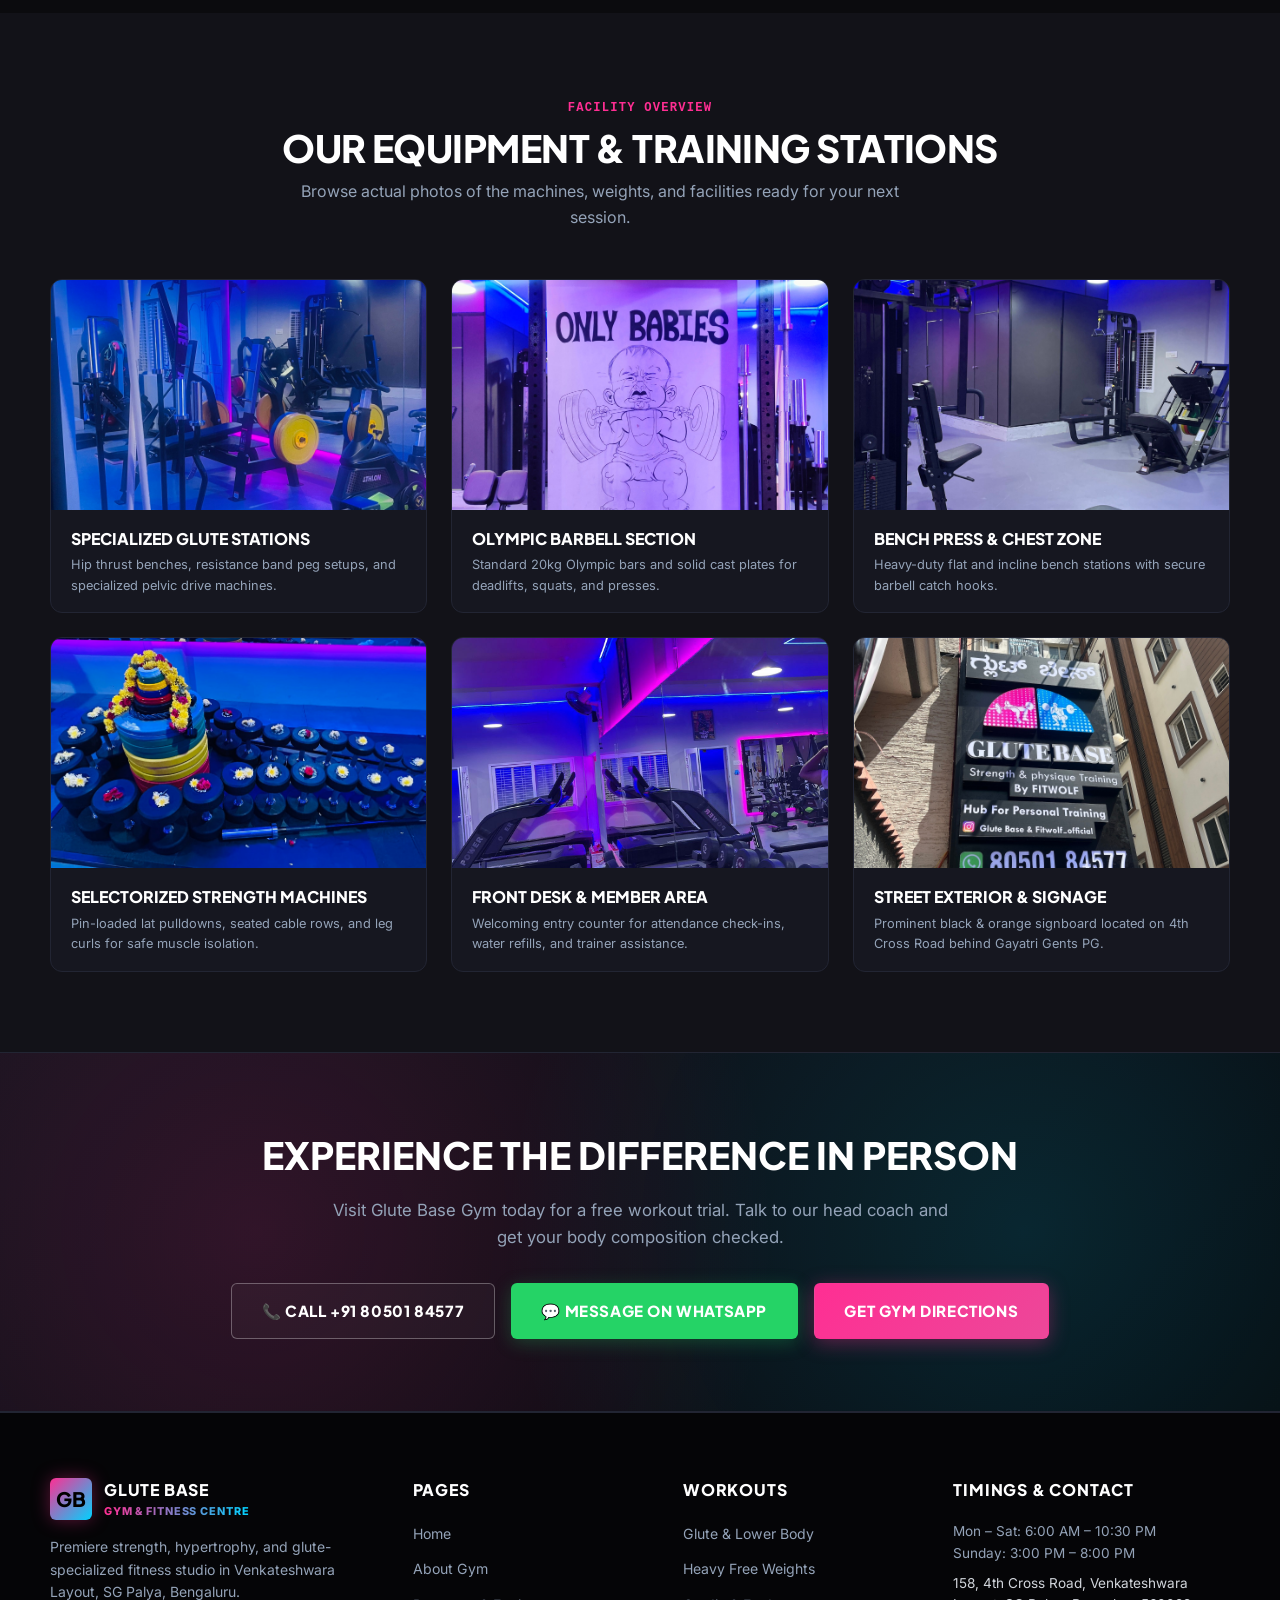
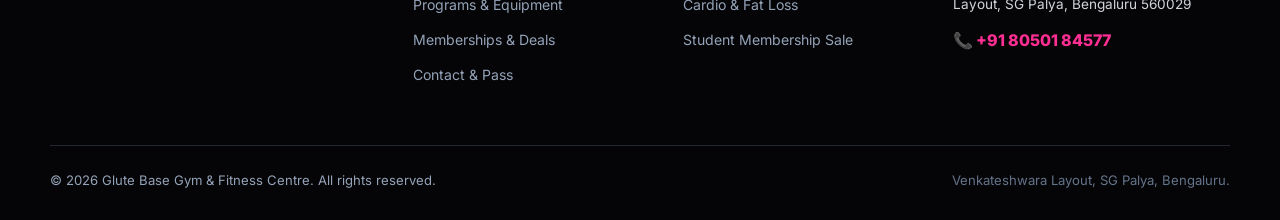
==== commit dcfc9960: "feat: revamp UI for Glute Base & Fuel Base dual concept with Dhana founder spotlight" ====
--- a/about.html
+++ b/about.html
@@ -12,10 +12,13 @@
 </head>
 <body>
 
-  <!-- Sale Top Bar -->
-  <div class="sale-top-bar">
-    🔥 <strong>ONGOING SALE:</strong> Flat ₹1,000 OFF on 3-Month &amp; Annual Passes + 1 Month FREE for Students! 
-    <a href="membership.html">Claim Sale Offer →</a>
+  <!-- Template & Delivery Indicator Top Strip -->
+  <div class="template-top-banner">
+    <div class="container template-top-inner">
+      <span class="template-pill pink">[ Official Equipment Roster In Draft ]</span>
+      <span class="template-pill cyan">[ Menu &amp; Tariffs Updating by Friday ]</span>
+      <span>⚡ Founded by Dhana — Dual-Concept Strength &amp; Nutrition Preview</span>
+    </div>
   </div>
 
   <!-- Header -->
@@ -25,23 +28,34 @@
         <div class="logo-badge">GB</div>
         <div class="logo-text">
           <h2>Glute Base</h2>
-          <span>Gym &amp; Fitness Centre</span>
+          <span>&times; Fuel Base Kitchen</span>
         </div>
       </a>
+
+      <div class="concept-switcher" role="tablist" aria-label="Dual Concept Switcher">
+        <a href="index.html#glute-base" class="concept-tab gym-tab active">
+          <span class="dot"></span>
+          <span>[ Glute Base <span class="tab-divider">|</span> Gym ]</span>
+        </a>
+        <a href="index.html#fuel-base" class="concept-tab fuel-tab">
+          <span class="dot"></span>
+          <span>[ Fuel Base <span class="tab-divider">|</span> Meals ]</span>
+        </a>
+      </div>
 
       <nav>
         <ul class="nav-links">
           <li><a href="index.html" class="nav-link">Home</a></li>
-          <li><a href="about.html" class="nav-link active">About Gym</a></li>
+          <li><a href="about.html" class="nav-link active">About</a></li>
           <li><a href="programs.html" class="nav-link">Programs</a></li>
-          <li><a href="membership.html" class="nav-link">Memberships &amp; Deals</a></li>
-          <li><a href="contact.html" class="nav-link">Contact &amp; Pass</a></li>
+          <li><a href="membership.html" class="nav-link">Tariffs</a></li>
+          <li><a href="contact.html" class="nav-link">Contact</a></li>
         </ul>
       </nav>
 
       <div class="header-actions">
         <a href="tel:+918050184577" class="btn btn-outline btn-sm">📞 Call</a>
-        <a href="https://wa.me/918050184577?text=Hi%2C%20I%20have%20an%20inquiry%20about%20Glute%20Base%20Gym." target="_blank" rel="noopener" class="btn btn-whatsapp btn-sm">💬 WhatsApp</a>
+        <a href="https://wa.me/918050184577?text=Hi%20Dhana%2C%20I%20have%20an%20inquiry%20about%20Glute%20Base%20Gym." target="_blank" rel="noopener" class="btn btn-whatsapp btn-sm">💬 WhatsApp</a>
         <button class="mobile-menu-btn" aria-label="Toggle navigation">☰</button>
       </div>
     </div>
--- a/css/style.css
+++ b/css/style.css
@@ -1,30 +1,59 @@
-/* Glute Base Gym & Fitness Centre - Dedicated Multi-Page Stylesheet
-   Design: Athletic Dark Theme, High Voltage Blaze Orange, Matte Charcoal, High Contrast
-   Constraint: Simple, zero animations, pure functional athletic styling
-*/
+/* ==========================================================================
+   GLUTE BASE GYM & FUEL BASE NUTRITION KITCHEN — DUAL-CONCEPT STYLESHEET
+   Aesthetic: Premium Athletic Dark Mode, High Contrast, Clean Typography, Mobile-First
+   Palette:
+   - Primary Background: Deep Black (#0B0B0E / #000000)
+   - Accent 1 (Energy/Vibrancy): Neon Athletic Pink (#FF2E93 / #EC4899)
+   - Accent 2 (Focus/Tech): Electric Cyan/Cobalt Blue (#00D2FF / #3B82F6)
+   - Text & Accents: Crisp Pure White (#FFFFFF) & Muted Slate Grays
+   ========================================================================== */
 
 :root {
-  --bg-black: #0c0e12;
-  --bg-surface: #141820;
-  --bg-card: #1c222c;
-  --bg-card-hover: #232a36;
-  --accent: #ff5500;
-  --accent-hover: #e04b00;
-  --accent-light: rgba(255, 85, 0, 0.15);
-  --accent-border: #ff5500;
-  --text-white: #ffffff;
-  --text-gray: #9ca3af;
-  --text-muted: #6b7280;
-  --border-dark: #272f3d;
+  --bg-black: #0B0B0E;
+  --bg-deep: #000000;
+  --bg-surface: #121218;
+  --bg-card: #161720;
+  --bg-card-hover: #1D1F2B;
+  --bg-glass: rgba(11, 11, 14, 0.82);
+
+  /* Dual Concept Accents */
+  --pink: #FF2E93;
+  --pink-alt: #EC4899;
+  --pink-glow: rgba(255, 46, 147, 0.25);
+  --pink-soft: rgba(255, 46, 147, 0.12);
+
+  --cyan: #00D2FF;
+  --blue: #3B82F6;
+  --cyan-glow: rgba(0, 210, 255, 0.25);
+  --cyan-soft: rgba(0, 210, 255, 0.12);
+
+  /* Legacy alias for secondary subpages */
+  --accent: #FF2E93;
+  --accent-hover: #EC4899;
+  --accent-light: rgba(255, 46, 147, 0.14);
+  --accent-border: #FF2E93;
+
+  /* Text & Borders */
+  --text-white: #FFFFFF;
+  --text-slate: #CBD5E1;
+  --text-gray: #94A3B8;
+  --text-muted: #64748B;
+  --border-dark: #222533;
+  --border-subtle: rgba(255, 255, 255, 0.08);
+
+  /* Functional Tokens */
   --whatsapp: #25D366;
-  --whatsapp-hover: #20ba5a;
-  --gold: #f59e0b;
-  --radius-sm: 4px;
-  --radius-md: 8px;
-  --radius-lg: 12px;
-  --max-width: 1200px;
+  --whatsapp-hover: #1EBE5A;
+  --gold: #F59E0B;
+  --radius-sm: 6px;
+  --radius-md: 12px;
+  --radius-lg: 18px;
+  --radius-xl: 24px;
+  --radius-pill: 9999px;
+  --max-width: 1220px;
   --font-heading: 'Plus Jakarta Sans', -apple-system, BlinkMacSystemFont, sans-serif;
   --font-body: 'Inter', -apple-system, BlinkMacSystemFont, sans-serif;
+  --font-mono: 'JetBrains Mono', ui-monospace, SFMono-Regular, Menlo, Monaco, Consolas, monospace;
 }
 
 *, *::before, *::after {
@@ -36,6 +65,7 @@
 html {
   font-size: 16px;
   scroll-behavior: smooth;
+  scroll-padding-top: 90px;
 }
 
 body {
@@ -44,6 +74,7 @@
   color: var(--text-white);
   line-height: 1.6;
   -webkit-font-smoothing: antialiased;
+  overflow-x: hidden;
 }
 
 img {
@@ -55,6 +86,7 @@
 a {
   color: inherit;
   text-decoration: none;
+  transition: color 0.2s ease, background-color 0.2s ease, border-color 0.2s ease, transform 0.2s ease, box-shadow 0.2s ease;
 }
 
 ul {
@@ -70,36 +102,111 @@
   max-width: var(--max-width);
   margin-left: auto;
   margin-right: auto;
-  padding-left: 1.5rem;
-  padding-right: 1.5rem;
+  padding-left: 1.25rem;
+  padding-right: 1.25rem;
 }
 
 /* ==========================================================================
-   SALE BANNER (ONGOING PROMOTION IN HERO & TOP STRIP)
+   TEMPLATE PREVIEW & DELIVERY INDICATOR BADGES
    ========================================================================== */
+.template-top-banner {
+  background: linear-gradient(90deg, #000000 0%, #13141f 50%, #000000 100%);
+  border-bottom: 1px solid var(--border-dark);
+  padding: 0.55rem 0;
+  font-size: 0.78rem;
+  color: var(--text-slate);
+}
+
+.template-top-inner {
+  display: flex;
+  align-items: center;
+  justify-content: center;
+  flex-wrap: wrap;
+  gap: 0.65rem 1.25rem;
+  text-align: center;
+}
+
+.template-pill {
+  display: inline-flex;
+  align-items: center;
+  gap: 0.4rem;
+  font-family: var(--font-mono);
+  font-size: 0.72rem;
+  font-weight: 600;
+  letter-spacing: 0.04em;
+  padding: 0.2rem 0.65rem;
+  border-radius: var(--radius-sm);
+  background: rgba(255, 255, 255, 0.05);
+  border: 1px solid rgba(255, 255, 255, 0.14);
+  color: var(--text-white);
+}
+
+.template-pill.pink {
+  background: var(--pink-soft);
+  border-color: rgba(255, 46, 147, 0.4);
+  color: #FF7BB8;
+}
+
+.template-pill.cyan {
+  background: var(--cyan-soft);
+  border-color: rgba(0, 210, 255, 0.4);
+  color: #6BE5FF;
+}
+
+.status-bracket-tag {
+  display: inline-flex;
+  align-items: center;
+  gap: 0.4rem;
+  font-family: var(--font-mono);
+  font-size: 0.75rem;
+  font-weight: 700;
+  letter-spacing: 0.05em;
+  text-transform: uppercase;
+  padding: 0.35rem 0.75rem;
+  border-radius: var(--radius-sm);
+  background: rgba(255, 255, 255, 0.04);
+  border: 1px dashed rgba(255, 255, 255, 0.22);
+  color: var(--text-slate);
+}
+
+.status-bracket-tag.pink-tag {
+  background: rgba(255, 46, 147, 0.1);
+  border: 1px solid rgba(255, 46, 147, 0.45);
+  color: #FF6EB3;
+}
+
+.status-bracket-tag.cyan-tag {
+  background: rgba(0, 210, 255, 0.1);
+  border: 1px solid rgba(0, 210, 255, 0.45);
+  color: #5CE1FF;
+}
+
+/* Legacy sale-top-bar for subpages */
 .sale-top-bar {
-  background: var(--accent);
-  color: #000000;
+  background: linear-gradient(90deg, var(--pink) 0%, #9333EA 50%, var(--cyan) 100%);
+  color: #FFFFFF;
   font-weight: 700;
-  font-size: 0.875rem;
-  padding: 0.6rem 0;
+  font-size: 0.82rem;
+  padding: 0.55rem 0.75rem;
   text-align: center;
   letter-spacing: 0.02em;
 }
 
 .sale-top-bar a {
-  color: #000000;
+  color: #FFFFFF;
   text-decoration: underline;
   margin-left: 0.5rem;
   font-weight: 800;
 }
 
 /* ==========================================================================
-   HEADER & NAVBAR
+   STICKY GLASSMORPHISM HEADER & DUAL-CONCEPT SWITCHER
    ========================================================================== */
 .header {
-  background: var(--bg-surface);
-  border-bottom: 2px solid var(--border-dark);
+  background: rgba(11, 11, 14, 0.82);
+  backdrop-filter: blur(16px);
+  -webkit-backdrop-filter: blur(16px);
+  border-bottom: 1px solid rgba(255, 255, 255, 0.09);
   position: sticky;
   top: 0;
   z-index: 1000;
@@ -109,65 +216,137 @@
   display: flex;
   justify-content: space-between;
   align-items: center;
-  padding: 1rem 0;
+  gap: 1rem;
+  padding: 0.85rem 0;
 }
 
 .logo {
   display: flex;
   align-items: center;
   gap: 0.75rem;
+  flex-shrink: 0;
 }
 
 .logo-badge {
-  background: var(--accent);
+  background: linear-gradient(135deg, var(--pink) 0%, var(--cyan) 100%);
   color: #000000;
   font-weight: 900;
-  font-size: 1.4rem;
-  width: 44px;
-  height: 44px;
+  font-size: 1.25rem;
+  width: 42px;
+  height: 42px;
   border-radius: var(--radius-sm);
   display: flex;
   align-items: center;
   justify-content: center;
   font-family: var(--font-heading);
+  box-shadow: 0 0 18px rgba(255, 46, 147, 0.35);
 }
 
 .logo-text h1, .logo-text h2 {
   font-family: var(--font-heading);
-  font-size: 1.25rem;
+  font-size: 1.15rem;
+  font-weight: 900;
+  letter-spacing: 0.04em;
+  text-transform: uppercase;
+  color: var(--text-white);
+  line-height: 1.1;
+}
+
+.logo-text span {
+  display: block;
+  font-size: 0.68rem;
+  background: linear-gradient(90deg, var(--pink) 0%, var(--cyan) 100%);
+  -webkit-background-clip: text;
+  -webkit-text-fill-color: transparent;
   font-weight: 800;
-  letter-spacing: 0.04em;
-  text-transform: uppercase;
-  color: var(--text-white);
-  line-height: 1.1;
-}
-
-.logo-text span {
-  font-size: 0.75rem;
-  color: var(--accent);
+  letter-spacing: 0.08em;
+  text-transform: uppercase;
+}
+
+/* Segmented Dual-Concept Switcher */
+.concept-switcher {
+  display: inline-flex;
+  align-items: center;
+  background: rgba(0, 0, 0, 0.65);
+  border: 1px solid rgba(255, 255, 255, 0.14);
+  padding: 0.28rem;
+  border-radius: var(--radius-pill);
+  gap: 0.25rem;
+  box-shadow: inset 0 1px 4px rgba(0, 0, 0, 0.8);
+}
+
+.concept-tab {
+  display: inline-flex;
+  align-items: center;
+  gap: 0.45rem;
+  padding: 0.5rem 1.05rem;
+  border-radius: var(--radius-pill);
+  font-family: var(--font-heading);
+  font-size: 0.82rem;
+  font-weight: 800;
+  letter-spacing: 0.03em;
+  color: var(--text-gray);
+  border: 1px solid transparent;
+  cursor: pointer;
+  white-space: nowrap;
+  transition: all 0.25s cubic-bezier(0.16, 1, 0.3, 1);
+}
+
+.concept-tab .tab-divider {
+  opacity: 0.45;
+  font-weight: 400;
+}
+
+.concept-tab.gym-tab:hover,
+.concept-tab.gym-tab.active {
+  background: linear-gradient(135deg, rgba(255, 46, 147, 0.22) 0%, rgba(236, 72, 153, 0.12) 100%);
+  color: var(--text-white);
+  border-color: var(--pink);
+  box-shadow: 0 0 18px rgba(255, 46, 147, 0.3);
+}
+
+.concept-tab.gym-tab .dot {
+  width: 7px;
+  height: 7px;
+  border-radius: 50%;
+  background: var(--pink);
+  box-shadow: 0 0 8px var(--pink);
+}
+
+.concept-tab.fuel-tab:hover,
+.concept-tab.fuel-tab.active {
+  background: linear-gradient(135deg, rgba(0, 210, 255, 0.22) 0%, rgba(59, 130, 246, 0.12) 100%);
+  color: var(--text-white);
+  border-color: var(--cyan);
+  box-shadow: 0 0 18px rgba(0, 210, 255, 0.3);
+}
+
+.concept-tab.fuel-tab .dot {
+  width: 7px;
+  height: 7px;
+  border-radius: 50%;
+  background: var(--cyan);
+  box-shadow: 0 0 8px var(--cyan);
+}
+
+.nav-links {
+  display: flex;
+  align-items: center;
+  gap: 1.35rem;
+}
+
+.nav-link {
+  font-size: 0.82rem;
   font-weight: 700;
-  letter-spacing: 0.08em;
-  text-transform: uppercase;
-}
-
-.nav-links {
-  display: flex;
-  align-items: center;
-  gap: 2rem;
-}
-
-.nav-link {
-  font-size: 0.95rem;
-  font-weight: 700;
-  color: #d1d5db;
+  color: var(--text-slate);
   text-transform: uppercase;
   letter-spacing: 0.05em;
-  padding: 0.4rem 0;
+  padding: 0.35rem 0;
   position: relative;
 }
 
 .nav-link:hover, .nav-link.active {
-  color: var(--accent);
+  color: var(--pink);
 }
 
 .nav-link.active::after {
@@ -176,243 +355,840 @@
   bottom: -4px;
   left: 0;
   width: 100%;
-  height: 3px;
-  background: var(--accent);
+  height: 2px;
+  background: linear-gradient(90deg, var(--pink), var(--cyan));
 }
 
 .header-actions {
   display: flex;
   align-items: center;
-  gap: 0.75rem;
-}
-
+  gap: 0.65rem;
+}
+
+/* ==========================================================================
+   BUTTONS
+   ========================================================================== */
 .btn {
   display: inline-flex;
   align-items: center;
   justify-content: center;
-  gap: 0.5rem;
-  font-weight: 700;
-  font-size: 0.9rem;
-  padding: 0.75rem 1.4rem;
+  gap: 0.55rem;
+  font-family: var(--font-heading);
+  font-weight: 800;
+  font-size: 0.88rem;
+  padding: 0.78rem 1.45rem;
   border-radius: var(--radius-sm);
   text-transform: uppercase;
   letter-spacing: 0.04em;
   cursor: pointer;
   border: 1px solid transparent;
-}
-
-.btn-primary {
-  background: var(--accent);
+  text-align: center;
+}
+
+.btn-primary,
+.btn-pink {
+  background: linear-gradient(135deg, var(--pink) 0%, var(--pink-alt) 100%);
+  color: #FFFFFF;
+  box-shadow: 0 4px 20px rgba(255, 46, 147, 0.35);
+}
+
+.btn-primary:hover,
+.btn-pink:hover {
+  transform: translateY(-1px);
+  box-shadow: 0 6px 26px rgba(255, 46, 147, 0.55);
+  color: #FFFFFF;
+}
+
+.btn-cyan {
+  background: linear-gradient(135deg, var(--cyan) 0%, var(--blue) 100%);
   color: #000000;
-  font-weight: 800;
-}
-.btn-primary:hover {
-  background: var(--accent-hover);
-  color: #ffffff;
+  font-weight: 900;
+  box-shadow: 0 4px 20px rgba(0, 210, 255, 0.32);
+}
+
+.btn-cyan:hover {
+  transform: translateY(-1px);
+  box-shadow: 0 6px 26px rgba(0, 210, 255, 0.52);
+  color: #000000;
 }
 
 .btn-outline {
-  border-color: var(--accent);
-  color: var(--accent);
-  background: transparent;
-}
+  border-color: rgba(255, 46, 147, 0.6);
+  color: var(--text-white);
+  background: rgba(255, 46, 147, 0.06);
+}
+
 .btn-outline:hover {
-  background: var(--accent);
+  background: var(--pink);
+  border-color: var(--pink);
+  color: #FFFFFF;
+}
+
+.btn-outline-cyan {
+  border-color: rgba(0, 210, 255, 0.6);
+  color: var(--cyan);
+  background: rgba(0, 210, 255, 0.06);
+}
+
+.btn-outline-cyan:hover {
+  background: var(--cyan);
+  border-color: var(--cyan);
   color: #000000;
 }
 
 .btn-outline-white {
-  border-color: #ffffff;
-  color: #ffffff;
-  background: transparent;
-}
+  border-color: rgba(255, 255, 255, 0.3);
+  color: #FFFFFF;
+  background: rgba(255, 255, 255, 0.03);
+}
+
 .btn-outline-white:hover {
-  background: #ffffff;
+  background: #FFFFFF;
   color: #000000;
 }
 
 .btn-whatsapp {
   background: var(--whatsapp);
-  color: #ffffff;
-  font-weight: 700;
-}
+  color: #FFFFFF;
+  font-weight: 800;
+  box-shadow: 0 4px 18px rgba(37, 211, 102, 0.25);
+}
+
 .btn-whatsapp:hover {
   background: var(--whatsapp-hover);
+  transform: translateY(-1px);
+  box-shadow: 0 6px 24px rgba(37, 211, 102, 0.4);
 }
 
 .btn-sm {
-  padding: 0.5rem 0.9rem;
-  font-size: 0.8rem;
+  padding: 0.48rem 0.9rem;
+  font-size: 0.76rem;
 }
 
 .btn-lg {
-  padding: 0.9rem 2rem;
-  font-size: 1rem;
+  padding: 0.95rem 1.85rem;
+  font-size: 0.95rem;
 }
 
 .mobile-menu-btn {
   display: none;
-  background: none;
-  border: none;
-  color: var(--text-white);
-  font-size: 1.75rem;
+  background: rgba(255, 255, 255, 0.06);
+  border: 1px solid rgba(255, 255, 255, 0.14);
+  border-radius: var(--radius-sm);
+  color: var(--text-white);
+  width: 40px;
+  height: 40px;
+  font-size: 1.35rem;
   cursor: pointer;
 }
 
 /* ==========================================================================
-   HERO SECTION
+   HERO SECTION (FOUNDER SPOTLIGHT: DHANA)
    ========================================================================== */
-.hero-section {
-  padding: 4rem 0 5rem;
-  background: linear-gradient(180deg, var(--bg-surface) 0%, var(--bg-black) 100%);
-  border-bottom: 2px solid var(--border-dark);
-}
-
-.hero-grid {
+.founder-hero {
+  position: relative;
+  padding: 4.25rem 0 5rem;
+  background:
+    radial-gradient(circle at 15% 20%, rgba(255, 46, 147, 0.14) 0%, transparent 42%),
+    radial-gradient(circle at 85% 75%, rgba(0, 210, 255, 0.14) 0%, transparent 45%),
+    linear-gradient(180deg, #000000 0%, #0B0B0E 100%);
+  border-bottom: 1px solid var(--border-dark);
+  overflow: hidden;
+}
+
+.founder-hero-grid {
   display: grid;
-  grid-template-columns: 1.15fr 0.85fr;
-  gap: 3rem;
-  align-items: center;
-}
-
-/* ONGOING SALES PROMO BOX IN HERO */
-.sale-hero-card {
-  background: rgba(255, 85, 0, 0.12);
-  border: 2px solid var(--accent);
-  border-radius: var(--radius-md);
-  padding: 1rem 1.25rem;
-  margin-bottom: 1.5rem;
-  display: flex;
-  align-items: center;
-  gap: 1rem;
-}
-
-.sale-tag-badge {
-  background: var(--accent);
+  grid-template-columns: 0.9fr 1.1fr;
+  gap: 3.5rem;
+  align-items: center;
+}
+
+/* Sleek Glowing Pink/Blue Gradient Portrait Container */
+.founder-portrait-stage {
+  position: relative;
+  max-width: 440px;
+  margin: 0 auto;
+  width: 100%;
+}
+
+.founder-glow-backdrop {
+  position: absolute;
+  inset: -12px;
+  background: linear-gradient(135deg, var(--pink) 0%, var(--blue) 50%, var(--cyan) 100%);
+  border-radius: 26px;
+  filter: blur(24px);
+  opacity: 0.42;
+  z-index: 0;
+}
+
+.founder-card-frame {
+  position: relative;
+  z-index: 1;
+  padding: 3px;
+  border-radius: 22px;
+  background: linear-gradient(135deg, var(--pink) 0%, #8B5CF6 48%, var(--cyan) 100%);
+  box-shadow:
+    0 20px 50px rgba(0, 0, 0, 0.8),
+    0 0 30px rgba(255, 46, 147, 0.25),
+    0 0 30px rgba(0, 210, 255, 0.2);
+}
+
+.founder-card-inner {
+  background: #08080C;
+  border-radius: 19px;
+  overflow: hidden;
+  position: relative;
+}
+
+.founder-portrait-img {
+  width: 100%;
+  height: 490px;
+  object-fit: cover;
+  object-position: center 14%;
+  display: block;
+  filter: contrast(1.04) saturate(1.05);
+}
+
+.founder-portrait-overlay {
+  position: absolute;
+  inset: 0;
+  background: linear-gradient(
+    180deg,
+    rgba(11, 11, 14, 0.05) 0%,
+    rgba(11, 11, 14, 0.15) 55%,
+    rgba(8, 8, 12, 0.96) 100%
+  );
+  display: flex;
+  flex-direction: column;
+  justify-content: space-between;
+  padding: 1.15rem;
+}
+
+.founder-top-badges {
+  display: flex;
+  justify-content: space-between;
+  align-items: center;
+  gap: 0.5rem;
+  flex-wrap: wrap;
+}
+
+.founder-corner-tag {
+  background: rgba(11, 11, 14, 0.82);
+  backdrop-filter: blur(10px);
+  -webkit-backdrop-filter: blur(10px);
+  border: 1px solid rgba(255, 255, 255, 0.18);
+  padding: 0.3rem 0.7rem;
+  border-radius: var(--radius-sm);
+  font-family: var(--font-mono);
+  font-size: 0.7rem;
+  font-weight: 700;
+  color: var(--text-white);
+  letter-spacing: 0.04em;
+}
+
+.founder-bottom-plate {
+  border-top: 1px solid rgba(255, 255, 255, 0.14);
+  padding-top: 0.85rem;
+  display: flex;
+  align-items: flex-end;
+  justify-content: space-between;
+  gap: 0.75rem;
+}
+
+.founder-bottom-plate h3 {
+  font-family: var(--font-heading);
+  font-size: 1.35rem;
+  font-weight: 900;
+  letter-spacing: 0.02em;
+  text-transform: uppercase;
+  color: var(--text-white);
+}
+
+.founder-bottom-plate p {
+  font-size: 0.78rem;
+  color: var(--cyan);
+  font-weight: 700;
+  text-transform: uppercase;
+  letter-spacing: 0.06em;
+}
+
+.founder-verified-pill {
+  background: linear-gradient(135deg, var(--pink) 0%, var(--cyan) 100%);
   color: #000000;
   font-weight: 900;
+  font-size: 0.7rem;
+  padding: 0.28rem 0.65rem;
+  border-radius: var(--radius-sm);
+  text-transform: uppercase;
+  letter-spacing: 0.05em;
+  white-space: nowrap;
+}
+
+/* Right Column: Founder Copy & Dual-Concept Intro */
+.founder-copy {
+  display: flex;
+  flex-direction: column;
+  align-items: flex-start;
+}
+
+.founder-status-row {
+  display: flex;
+  align-items: center;
+  flex-wrap: wrap;
+  gap: 0.65rem;
+  margin-bottom: 1.15rem;
+}
+
+.founder-headline {
+  font-family: var(--font-heading);
+  font-size: 3.35rem;
+  font-weight: 900;
+  line-height: 1.06;
+  letter-spacing: -0.02em;
+  text-transform: uppercase;
+  color: var(--text-white);
+  margin-bottom: 0.65rem;
+}
+
+.founder-headline .gradient-accent {
+  background: linear-gradient(90deg, var(--pink) 0%, #A855F7 50%, var(--cyan) 100%);
+  -webkit-background-clip: text;
+  -webkit-text-fill-color: transparent;
+}
+
+.founder-mission-sub {
+  font-family: var(--font-heading);
+  font-size: 1.35rem;
+  font-weight: 800;
+  color: var(--cyan);
+  letter-spacing: 0.01em;
+  margin-bottom: 1.35rem;
+  line-height: 1.35;
+}
+
+.founder-bio-box {
+  background: rgba(22, 23, 32, 0.85);
+  border: 1px solid var(--border-dark);
+  border-left: 4px solid var(--pink);
+  border-radius: var(--radius-md);
+  padding: 1.25rem 1.4rem;
+  margin-bottom: 1.75rem;
+  position: relative;
+}
+
+.founder-bio-box .bio-template-label {
+  display: inline-block;
+  font-family: var(--font-mono);
+  font-size: 0.68rem;
+  text-transform: uppercase;
+  letter-spacing: 0.06em;
+  color: var(--text-muted);
+  margin-bottom: 0.4rem;
+}
+
+.founder-bio-box p {
+  font-size: 1.02rem;
+  color: var(--text-slate);
+  line-height: 1.65;
+  font-style: normal;
+}
+
+.dual-architecture-pills {
+  display: grid;
+  grid-template-columns: 1fr 1fr;
+  gap: 0.9rem;
+  width: 100%;
+  margin-bottom: 1.85rem;
+}
+
+.arch-mini-card {
+  background: rgba(255, 255, 255, 0.03);
+  border: 1px solid var(--border-dark);
+  border-radius: var(--radius-md);
+  padding: 0.95rem 1.1rem;
+  display: flex;
+  flex-direction: column;
+  gap: 0.25rem;
+  transition: border-color 0.2s ease, transform 0.2s ease;
+}
+
+.arch-mini-card.pink-card:hover {
+  border-color: var(--pink);
+  transform: translateY(-2px);
+}
+
+.arch-mini-card.cyan-card:hover {
+  border-color: var(--cyan);
+  transform: translateY(-2px);
+}
+
+.arch-mini-card .arch-tag {
+  font-family: var(--font-mono);
+  font-size: 0.7rem;
+  font-weight: 700;
+  text-transform: uppercase;
+  letter-spacing: 0.05em;
+}
+
+.arch-mini-card.pink-card .arch-tag {
+  color: var(--pink);
+}
+
+.arch-mini-card.cyan-card .arch-tag {
+  color: var(--cyan);
+}
+
+.arch-mini-card h4 {
+  font-family: var(--font-heading);
+  font-size: 1rem;
+  font-weight: 800;
+  color: var(--text-white);
+}
+
+.arch-mini-card p {
   font-size: 0.8rem;
-  text-transform: uppercase;
-  padding: 0.35rem 0.65rem;
+  color: var(--text-gray);
+}
+
+.hero-actions {
+  display: flex;
+  gap: 0.9rem;
+  flex-wrap: wrap;
+  width: 100%;
+}
+
+/* ==========================================================================
+   SECTION COMMON & DUAL-CONCEPT DIVIDERS
+   ========================================================================== */
+.section {
+  padding: 5rem 0;
+  position: relative;
+}
+
+.section-dark {
+  background-color: var(--bg-black);
+}
+
+.section-deep {
+  background-color: var(--bg-deep);
+}
+
+.section-surface {
+  background-color: var(--bg-surface);
+}
+
+.section-glute-showcase {
+  background:
+    radial-gradient(circle at 90% 15%, rgba(255, 46, 147, 0.09) 0%, transparent 40%),
+    linear-gradient(180deg, #0B0B0E 0%, #101118 100%);
+  border-bottom: 1px solid var(--border-dark);
+}
+
+.section-fuel-showcase {
+  background:
+    radial-gradient(circle at 10% 20%, rgba(0, 210, 255, 0.11) 0%, transparent 42%),
+    radial-gradient(circle at 85% 85%, rgba(59, 130, 246, 0.09) 0%, transparent 40%),
+    linear-gradient(180deg, #070A10 0%, #0B0B0E 100%);
+  border-bottom: 1px solid var(--border-dark);
+}
+
+.section-header-bar {
+  display: flex;
+  justify-content: space-between;
+  align-items: flex-end;
+  flex-wrap: wrap;
+  gap: 1.5rem;
+  margin-bottom: 2.75rem;
+  padding-bottom: 1.5rem;
+  border-bottom: 1px solid var(--border-dark);
+}
+
+.section-header {
+  text-align: center;
+  max-width: 720px;
+  margin: 0 auto 3rem;
+}
+
+.section-tag {
+  display: inline-flex;
+  align-items: center;
+  gap: 0.45rem;
+  font-family: var(--font-mono);
+  font-size: 0.76rem;
+  font-weight: 800;
+  color: var(--pink);
+  text-transform: uppercase;
+  letter-spacing: 0.1em;
+  margin-bottom: 0.55rem;
+}
+
+.section-tag.cyan {
+  color: var(--cyan);
+}
+
+.section-title {
+  font-family: var(--font-heading);
+  font-size: 2.35rem;
+  font-weight: 900;
+  text-transform: uppercase;
+  letter-spacing: -0.015em;
+  line-height: 1.12;
+  margin-bottom: 0.65rem;
+  color: var(--text-white);
+}
+
+.section-subtitle {
+  font-size: 1rem;
+  color: var(--text-gray);
+  max-width: 640px;
+}
+
+/* ==========================================================================
+   3. GLUTE BASE SECTION (STRUCTURED TEMPLATE SHOWCASE)
+   ========================================================================== */
+.template-cards-grid {
+  display: grid;
+  grid-template-columns: repeat(3, 1fr);
+  gap: 1.65rem;
+  margin-bottom: 2.5rem;
+}
+
+.template-card {
+  background: var(--bg-card);
+  border: 1px solid var(--border-dark);
+  border-radius: var(--radius-lg);
+  overflow: hidden;
+  display: flex;
+  flex-direction: column;
+  transition: transform 0.25s ease, border-color 0.25s ease, box-shadow 0.25s ease;
+  position: relative;
+}
+
+.template-card.gym-card:hover {
+  transform: translateY(-4px);
+  border-color: var(--pink);
+  box-shadow: 0 16px 36px rgba(0, 0, 0, 0.6), 0 0 24px rgba(255, 46, 147, 0.16);
+}
+
+.template-card.fuel-card:hover {
+  transform: translateY(-4px);
+  border-color: var(--cyan);
+  box-shadow: 0 16px 36px rgba(0, 0, 0, 0.6), 0 0 24px rgba(0, 210, 255, 0.16);
+}
+
+.template-card-media {
+  position: relative;
+  height: 215px;
+  background: #07070A;
+  overflow: hidden;
+  border-bottom: 1px solid var(--border-dark);
+}
+
+.template-card-media img {
+  width: 100%;
+  height: 100%;
+  object-fit: cover;
+  transition: transform 0.4s ease;
+}
+
+.template-card:hover .template-card-media img {
+  transform: scale(1.04);
+}
+
+.media-overlay-badge {
+  position: absolute;
+  top: 0.85rem;
+  left: 0.85rem;
+  background: rgba(11, 11, 14, 0.86);
+  backdrop-filter: blur(8px);
+  -webkit-backdrop-filter: blur(8px);
+  border: 1px solid rgba(255, 255, 255, 0.15);
+  padding: 0.28rem 0.65rem;
   border-radius: var(--radius-sm);
-  white-space: nowrap;
-}
-
-.sale-text h4 {
+  font-family: var(--font-mono);
+  font-size: 0.68rem;
+  font-weight: 700;
+  text-transform: uppercase;
+  letter-spacing: 0.04em;
+  color: var(--text-white);
+}
+
+.media-overlay-badge.pink {
+  border-color: rgba(255, 46, 147, 0.55);
+  color: #FF7BB8;
+}
+
+.media-overlay-badge.cyan {
+  border-color: rgba(0, 210, 255, 0.55);
+  color: #6BE5FF;
+}
+
+.template-slot-indicator {
+  position: absolute;
+  bottom: 0.75rem;
+  right: 0.75rem;
+  background: rgba(0, 0, 0, 0.82);
+  border: 1px dashed rgba(255, 255, 255, 0.28);
+  padding: 0.22rem 0.55rem;
+  border-radius: var(--radius-sm);
+  font-family: var(--font-mono);
+  font-size: 0.65rem;
+  color: var(--text-slate);
+}
+
+.template-card-body {
+  padding: 1.65rem;
+  display: flex;
+  flex-direction: column;
+  flex-grow: 1;
+}
+
+.template-card-kicker {
+  font-family: var(--font-mono);
+  font-size: 0.72rem;
+  font-weight: 700;
+  text-transform: uppercase;
+  letter-spacing: 0.06em;
+  margin-bottom: 0.45rem;
+}
+
+.gym-card .template-card-kicker {
+  color: var(--pink);
+}
+
+.fuel-card .template-card-kicker {
+  color: var(--cyan);
+}
+
+.template-card-title {
+  font-family: var(--font-heading);
+  font-size: 1.25rem;
+  font-weight: 800;
+  line-height: 1.25;
+  color: var(--text-white);
+  margin-bottom: 0.7rem;
+}
+
+.template-card-desc {
+  font-size: 0.9rem;
+  color: var(--text-gray);
+  line-height: 1.6;
+  margin-bottom: 1.2rem;
+  flex-grow: 1;
+}
+
+.template-spec-list {
+  border-top: 1px solid var(--border-dark);
+  padding-top: 1rem;
+  margin-bottom: 1.2rem;
+  display: flex;
+  flex-direction: column;
+  gap: 0.45rem;
+}
+
+.template-spec-list li {
+  font-size: 0.83rem;
+  color: var(--text-slate);
+  display: flex;
+  align-items: center;
+  justify-content: space-between;
+  gap: 0.5rem;
+}
+
+.template-spec-list li span.spec-key {
+  display: inline-flex;
+  align-items: center;
+  gap: 0.45rem;
+}
+
+.gym-card .template-spec-list li span.spec-key::before {
+  content: '▪';
+  color: var(--pink);
+}
+
+.fuel-card .template-spec-list li span.spec-key::before {
+  content: '▪';
+  color: var(--cyan);
+}
+
+.spec-val {
+  font-family: var(--font-mono);
+  font-size: 0.73rem;
+  padding: 0.12rem 0.45rem;
+  border-radius: 4px;
+  background: rgba(255, 255, 255, 0.05);
+  color: var(--text-gray);
+}
+
+/* Action Bar inside Showcase Sections */
+.showcase-cta-bar {
+  background: linear-gradient(135deg, rgba(22, 23, 32, 0.95) 0%, rgba(11, 11, 14, 0.98) 100%);
+  border: 1px solid var(--border-dark);
+  border-radius: var(--radius-lg);
+  padding: 1.75rem 2rem;
+  display: flex;
+  align-items: center;
+  justify-content: space-between;
+  flex-wrap: wrap;
+  gap: 1.5rem;
+}
+
+.showcase-cta-bar.pink-bar {
+  border-left: 4px solid var(--pink);
+  box-shadow: 0 10px 30px rgba(0, 0, 0, 0.45);
+}
+
+.showcase-cta-bar.cyan-bar {
+  border-left: 4px solid var(--cyan);
+  box-shadow: 0 10px 30px rgba(0, 0, 0, 0.45);
+}
+
+.showcase-cta-info h3 {
+  font-family: var(--font-heading);
+  font-size: 1.3rem;
+  font-weight: 900;
+  text-transform: uppercase;
+  color: var(--text-white);
+  margin-bottom: 0.25rem;
+}
+
+.showcase-cta-info p {
+  font-size: 0.9rem;
+  color: var(--text-gray);
+}
+
+/* ==========================================================================
+   4. FUEL BASE SECTION (NUTRITION KITCHEN CONCEPT)
+   ========================================================================== */
+.fuel-visual-graphic {
+  height: 215px;
+  background:
+    radial-gradient(circle at 80% 20%, rgba(0, 210, 255, 0.22) 0%, transparent 55%),
+    radial-gradient(circle at 20% 80%, rgba(255, 46, 147, 0.14) 0%, transparent 55%),
+    linear-gradient(135deg, #090D16 0%, #111827 100%);
+  border-bottom: 1px solid var(--border-dark);
+  position: relative;
+  display: flex;
+  flex-direction: column;
+  justify-content: space-between;
+  padding: 1rem 1.25rem;
+}
+
+.fuel-graphic-center {
+  display: flex;
+  align-items: center;
+  gap: 1rem;
+  my: auto;
+}
+
+.fuel-icon-box {
+  width: 60px;
+  height: 60px;
+  border-radius: 14px;
+  background: rgba(0, 210, 255, 0.12);
+  border: 1px solid rgba(0, 210, 255, 0.4);
+  display: flex;
+  align-items: center;
+  justify-content: center;
+  font-size: 1.85rem;
+  box-shadow: 0 0 20px rgba(0, 210, 255, 0.2);
+  flex-shrink: 0;
+}
+
+.macro-Grid-placeholder {
+  display: grid;
+  grid-template-columns: repeat(3, 1fr);
+  gap: 0.5rem;
+  width: 100%;
+}
+
+.macro-pill-box {
+  background: rgba(0, 0, 0, 0.55);
+  border: 1px solid rgba(255, 255, 255, 0.1);
+  border-radius: var(--radius-sm);
+  padding: 0.4rem 0.55rem;
+  text-align: center;
+}
+
+.macro-pill-box span {
+  display: block;
+  font-family: var(--font-mono);
+  font-size: 0.65rem;
+  color: var(--text-muted);
+  text-transform: uppercase;
+}
+
+.macro-pill-box strong {
+  font-family: var(--font-mono);
+  font-size: 0.8rem;
+  color: var(--cyan);
+}
+
+/* ==========================================================================
+   TEMPLATE DELIVERY & OWNER HANDOFF STRIP
+   ========================================================================== */
+.template-roadmap-strip {
+  background: #07070A;
+  border-top: 1px solid var(--border-dark);
+  border-bottom: 1px solid var(--border-dark);
+  padding: 3.5rem 0;
+}
+
+.roadmap-grid {
+  display: grid;
+  grid-template-columns: repeat(3, 1fr);
+  gap: 1.25rem;
+}
+
+.roadmap-item {
+  background: rgba(22, 23, 32, 0.7);
+  border: 1px dashed rgba(255, 255, 255, 0.18);
+  border-radius: var(--radius-md);
+  padding: 1.35rem 1.5rem;
+}
+
+.roadmap-item .step-badge {
+  font-family: var(--font-mono);
+  font-size: 0.7rem;
+  font-weight: 700;
+  text-transform: uppercase;
+  color: var(--pink);
+  margin-bottom: 0.4rem;
+  display: block;
+}
+
+.roadmap-item.cyan .step-badge {
+  color: var(--cyan);
+}
+
+.roadmap-item h4 {
+  font-family: var(--font-heading);
   font-size: 1.05rem;
   font-weight: 800;
   color: var(--text-white);
-  text-transform: uppercase;
-  letter-spacing: 0.02em;
-}
-
-.sale-text p {
-  font-size: 0.85rem;
-  color: #d1d5db;
-}
-
-.hero-title {
-  font-family: var(--font-heading);
-  font-size: 3.25rem;
-  font-weight: 900;
-  line-height: 1.1;
-  text-transform: uppercase;
-  margin-bottom: 1.25rem;
-  letter-spacing: -0.01em;
-}
-
-.hero-title span {
-  color: var(--accent);
-}
-
-.hero-desc {
-  font-size: 1.1rem;
+  margin-bottom: 0.35rem;
+}
+
+.roadmap-item p {
+  font-size: 0.84rem;
   color: var(--text-gray);
-  margin-bottom: 2rem;
-  line-height: 1.6;
-}
-
-.hero-actions {
-  display: flex;
-  gap: 1rem;
-  flex-wrap: wrap;
-  margin-bottom: 2.5rem;
-}
-
-.hero-stats {
-  display: grid;
-  grid-template-columns: repeat(3, 1fr);
-  gap: 1.5rem;
-  padding-top: 1.75rem;
-  border-top: 1px solid var(--border-dark);
-}
-
-.stat-item h3 {
-  font-size: 2rem;
-  font-weight: 900;
-  color: var(--accent);
-}
-
-.stat-item p {
-  font-size: 0.85rem;
-  color: var(--text-gray);
-  text-transform: uppercase;
-  font-weight: 600;
-}
-
-.hero-visual {
-  position: relative;
-}
-
-.hero-image-box {
-  border-radius: var(--radius-lg);
-  overflow: hidden;
-  border: 3px solid var(--border-dark);
-}
-
-.hero-image-box img {
-  width: 100%;
-  height: 420px;
-  object-fit: cover;
-}
-
-.hero-location-badge {
-  background: var(--bg-surface);
-  border: 1px solid var(--border-dark);
-  border-left: 4px solid var(--accent);
-  padding: 1rem 1.25rem;
-  margin-top: 1rem;
-  border-radius: var(--radius-sm);
-  display: flex;
-  align-items: center;
-  justify-content: space-between;
-}
-
-.hero-location-badge strong {
-  display: block;
-  font-size: 0.95rem;
-  color: var(--text-white);
-}
-
-.hero-location-badge span {
-  font-size: 0.8rem;
-  color: var(--text-gray);
+  line-height: 1.55;
 }
 
 /* ==========================================================================
-   PAGE HEADER (SUBPAGES)
+   EXISTING SUBPAGES & GALLERY COMPATIBILITY STYLES
    ========================================================================== */
 .page-header {
   background: var(--bg-surface);
   padding: 3.5rem 0;
-  border-bottom: 2px solid var(--border-dark);
+  border-bottom: 1px solid var(--border-dark);
 }
 
 .breadcrumbs {
   display: flex;
   align-items: center;
   gap: 0.5rem;
-  font-size: 0.85rem;
+  font-size: 0.82rem;
   color: var(--text-muted);
   text-transform: uppercase;
   font-weight: 600;
@@ -423,11 +1199,11 @@
   color: var(--text-gray);
 }
 .breadcrumbs a:hover {
-  color: var(--accent);
+  color: var(--pink);
 }
 
 .breadcrumbs span {
-  color: var(--accent);
+  color: var(--cyan);
 }
 
 .page-title {
@@ -445,54 +1221,6 @@
   max-width: 650px;
 }
 
-/* ==========================================================================
-   SECTION COMMON
-   ========================================================================== */
-.section {
-  padding: 4.5rem 0;
-}
-
-.section-dark {
-  background-color: var(--bg-black);
-}
-
-.section-surface {
-  background-color: var(--bg-surface);
-}
-
-.section-header {
-  text-align: center;
-  max-width: 700px;
-  margin: 0 auto 3rem;
-}
-
-.section-tag {
-  display: inline-block;
-  font-size: 0.8rem;
-  font-weight: 800;
-  color: var(--accent);
-  text-transform: uppercase;
-  letter-spacing: 0.1em;
-  margin-bottom: 0.4rem;
-}
-
-.section-title {
-  font-family: var(--font-heading);
-  font-size: 2.25rem;
-  font-weight: 900;
-  text-transform: uppercase;
-  letter-spacing: -0.01em;
-  margin-bottom: 0.75rem;
-}
-
-.section-subtitle {
-  font-size: 1rem;
-  color: var(--text-gray);
-}
-
-/* ==========================================================================
-   PROGRAMS / TRAINING SPECIALTIES
-   ========================================================================== */
 .programs-grid {
   display: grid;
   grid-template-columns: repeat(3, 1fr);
@@ -509,7 +1237,7 @@
 }
 
 .program-card:hover {
-  border-color: var(--accent);
+  border-color: var(--pink);
   background: var(--bg-card-hover);
 }
 
@@ -552,13 +1280,10 @@
 
 .program-list li::before {
   content: '▸';
-  color: var(--accent);
+  color: var(--pink);
   font-size: 1rem;
 }
 
-/* ==========================================================================
-   REAL GYM GALLERY (INTERIOR & EXTERIOR)
-   ========================================================================== */
 .gym-gallery-grid {
   display: grid;
   grid-template-columns: repeat(3, 1fr);
@@ -570,15 +1295,17 @@
   border: 1px solid var(--border-dark);
   border-radius: var(--radius-md);
   overflow: hidden;
+  transition: border-color 0.2s ease, transform 0.2s ease;
 }
 
 .gym-photo-card:hover {
-  border-color: var(--accent);
+  border-color: var(--pink);
+  transform: translateY(-2px);
 }
 
 .photo-wrap {
   width: 100%;
-  height: 240px;
+  height: 230px;
   background: #000000;
   overflow: hidden;
 }
@@ -607,9 +1334,6 @@
   color: var(--text-gray);
 }
 
-/* ==========================================================================
-   MEMBERSHIP / PRICING CARDS
-   ========================================================================== */
 .pricing-grid {
   display: grid;
   grid-template-columns: repeat(4, 1fr);
@@ -627,8 +1351,8 @@
 }
 
 .pricing-card.featured {
-  border: 2px solid var(--accent);
-  background: #1f2735;
+  border: 2px solid var(--pink);
+  background: linear-gradient(180deg, #1E172A 0%, #161720 100%);
 }
 
 .featured-ribbon {
@@ -636,10 +1360,10 @@
   top: -12px;
   left: 50%;
   transform: translateX(-50%);
-  background: var(--accent);
+  background: linear-gradient(90deg, var(--pink), var(--cyan));
   color: #000000;
   font-weight: 900;
-  font-size: 0.75rem;
+  font-size: 0.72rem;
   text-transform: uppercase;
   padding: 0.25rem 0.85rem;
   border-radius: var(--radius-sm);
@@ -662,7 +1386,7 @@
 .plan-price .currency {
   font-size: 1.2rem;
   font-weight: 700;
-  color: var(--accent);
+  color: var(--pink);
   vertical-align: top;
 }
 
@@ -680,11 +1404,11 @@
 
 .plan-sale-tag {
   display: inline-block;
-  background: rgba(255, 85, 0, 0.15);
-  color: var(--accent);
+  background: var(--pink-soft);
+  color: #FF7BB8;
   font-size: 0.75rem;
   font-weight: 800;
-  padding: 0.2rem 0.5rem;
+  padding: 0.2rem 0.55rem;
   border-radius: var(--radius-sm);
   margin-bottom: 1rem;
 }
@@ -707,13 +1431,22 @@
 
 .plan-features li::before {
   content: '✓';
-  color: var(--accent);
+  color: var(--cyan);
   font-weight: 900;
 }
 
-/* ==========================================================================
-   CONTACT & LOCATION GRID
-   ========================================================================== */
+.hero-image-box {
+  border-radius: var(--radius-lg);
+  overflow: hidden;
+  border: 2px solid var(--border-dark);
+}
+
+.hero-image-box img {
+  width: 100%;
+  height: 400px;
+  object-fit: cover;
+}
+
 .contact-grid {
   display: grid;
   grid-template-columns: 1fr 1fr;
@@ -724,7 +1457,7 @@
   background: var(--bg-card);
   border: 1px solid var(--border-dark);
   border-radius: var(--radius-md);
-  padding: 2.5rem;
+  padding: 2.25rem;
 }
 
 .contact-item {
@@ -737,8 +1470,8 @@
 .contact-icon {
   width: 44px;
   height: 44px;
-  background: rgba(255, 85, 0, 0.15);
-  color: var(--accent);
+  background: var(--pink-soft);
+  color: var(--pink);
   font-size: 1.3rem;
   display: flex;
   align-items: center;
@@ -787,38 +1520,32 @@
 
 .form-control:focus {
   outline: none;
-  border-color: var(--accent);
-}
-
-.form-row {
-  display: grid;
-  grid-template-columns: 1fr 1fr;
-  gap: 1rem;
-}
-
-/* ==========================================================================
-   CTA BANNER
-   ========================================================================== */
+  border-color: var(--cyan);
+}
+
 .cta-banner {
-  background: linear-gradient(135deg, #1c222c 0%, #0c0e12 100%);
-  border-top: 2px solid var(--accent);
-  border-bottom: 2px solid var(--border-dark);
-  padding: 4rem 0;
+  background:
+    radial-gradient(circle at 20% 50%, rgba(255, 46, 147, 0.14) 0%, transparent 50%),
+    radial-gradient(circle at 80% 50%, rgba(0, 210, 255, 0.14) 0%, transparent 50%),
+    linear-gradient(135deg, #12131C 0%, #07070A 100%);
+  border-top: 1px solid var(--border-dark);
+  border-bottom: 1px solid var(--border-dark);
+  padding: 4.5rem 0;
   text-align: center;
 }
 
 .cta-banner h2 {
   font-family: var(--font-heading);
-  font-size: 2.4rem;
+  font-size: 2.35rem;
   font-weight: 900;
   text-transform: uppercase;
   margin-bottom: 0.75rem;
 }
 
 .cta-banner p {
-  font-size: 1.1rem;
+  font-size: 1.05rem;
   color: var(--text-gray);
-  max-width: 600px;
+  max-width: 620px;
   margin: 0 auto 2rem;
 }
 
@@ -833,7 +1560,7 @@
    FOOTER
    ========================================================================== */
 .footer {
-  background: #08090c;
+  background: #050507;
   border-top: 1px solid var(--border-dark);
   padding: 4rem 0 2rem;
   color: var(--text-gray);
@@ -848,11 +1575,11 @@
 
 .footer-col h4 {
   font-family: var(--font-heading);
-  font-size: 1.05rem;
+  font-size: 1rem;
   font-weight: 800;
   text-transform: uppercase;
   color: var(--text-white);
-  margin-bottom: 1.25rem;
+  margin-bottom: 1.15rem;
   letter-spacing: 0.05em;
 }
 
@@ -861,12 +1588,12 @@
 }
 
 .footer-links a {
-  font-size: 0.9rem;
-  color: #9ca3af;
+  font-size: 0.88rem;
+  color: var(--text-gray);
 }
 
 .footer-links a:hover {
-  color: var(--accent);
+  color: var(--pink);
 }
 
 .footer-bottom {
@@ -877,38 +1604,47 @@
   align-items: center;
   flex-wrap: wrap;
   gap: 1rem;
-  font-size: 0.85rem;
+  font-size: 0.82rem;
 }
 
 /* Floating WhatsApp */
 .floating-whatsapp {
   position: fixed;
-  bottom: 2rem;
-  right: 2rem;
-  width: 58px;
-  height: 58px;
+  bottom: 1.5rem;
+  right: 1.5rem;
+  width: 56px;
+  height: 56px;
   background: var(--whatsapp);
   color: #ffffff;
   border-radius: 50%;
   display: flex;
   align-items: center;
   justify-content: center;
-  font-size: 2rem;
+  font-size: 1.75rem;
   z-index: 999;
+  box-shadow: 0 8px 25px rgba(37, 211, 102, 0.4);
 }
 
 .floating-whatsapp:hover {
   background: var(--whatsapp-hover);
+  transform: scale(1.06);
 }
 
 /* ==========================================================================
-   RESPONSIVE DESIGN
+   RESPONSIVE DESIGN (MOBILE-FIRST OPTIMIZATION)
    ========================================================================== */
-@media (max-width: 1024px) {
-  .hero-grid {
+@media (max-width: 1080px) {
+  .founder-hero-grid {
     grid-template-columns: 1fr;
-  }
-  .programs-grid, .gym-gallery-grid {
+    gap: 2.5rem;
+  }
+  .founder-portrait-stage {
+    max-width: 390px;
+  }
+  .template-cards-grid,
+  .programs-grid,
+  .gym-gallery-grid,
+  .roadmap-grid {
     grid-template-columns: repeat(2, 1fr);
   }
   .pricing-grid {
@@ -919,45 +1655,109 @@
   }
 }
 
-@media (max-width: 768px) {
+@media (max-width: 820px) {
+  html {
+    scroll-padding-top: 130px;
+  }
+
+  .navbar {
+    flex-wrap: wrap;
+    padding: 0.75rem 0;
+  }
+
+  .concept-switcher {
+    order: 3;
+    width: 100%;
+    justify-content: center;
+    margin-top: 0.35rem;
+  }
+
+  .concept-tab {
+    flex: 1;
+    justify-content: center;
+    padding: 0.55rem 0.65rem;
+    font-size: 0.78rem;
+  }
+
   .mobile-menu-btn {
-    display: block;
-  }
+    display: inline-flex;
+    align-items: center;
+    justify-content: center;
+  }
+
   .nav-links {
     display: none;
     position: absolute;
     top: 100%;
     left: 0;
     width: 100%;
-    background: var(--bg-surface);
+    background: rgba(11, 11, 14, 0.98);
+    backdrop-filter: blur(18px);
+    -webkit-backdrop-filter: blur(18px);
     flex-direction: column;
-    padding: 1.5rem;
-    border-bottom: 2px solid var(--border-dark);
-    gap: 1rem;
+    padding: 1.25rem 1.5rem;
+    border-bottom: 1px solid var(--border-dark);
+    gap: 0.9rem;
     align-items: flex-start;
   }
+
   .nav-links.show {
     display: flex;
   }
+
   .header-actions .btn-outline {
     display: none;
   }
-  .hero-title {
-    font-size: 2.25rem;
-  }
-  .programs-grid, .gym-gallery-grid {
+
+  .founder-hero {
+    padding: 2.5rem 0 3.5rem;
+  }
+
+  .founder-portrait-img {
+    height: 410px;
+  }
+
+  .founder-headline {
+    font-size: 2.35rem;
+  }
+
+  .founder-mission-sub {
+    font-size: 1.12rem;
+  }
+
+  .dual-architecture-pills {
     grid-template-columns: 1fr;
   }
-  .pricing-grid {
-    grid-template-columns: 1fr;
-  }
-  .contact-grid {
-    grid-template-columns: 1fr;
-  }
-  .form-row {
-    grid-template-columns: 1fr;
-  }
+
+  .section {
+    padding: 3.5rem 0;
+  }
+
+  .section-title {
+    font-size: 1.85rem;
+  }
+
+  .template-cards-grid,
+  .programs-grid,
+  .gym-gallery-grid,
+  .pricing-grid,
+  .contact-grid,
+  .roadmap-grid,
   .footer-grid {
     grid-template-columns: 1fr;
   }
-}
+
+  .showcase-cta-bar {
+    padding: 1.35rem;
+    flex-direction: column;
+    align-items: stretch;
+  }
+
+  .showcase-cta-bar .btn {
+    width: 100%;
+  }
+
+  .hero-actions .btn {
+    width: 100%;
+  }
+}
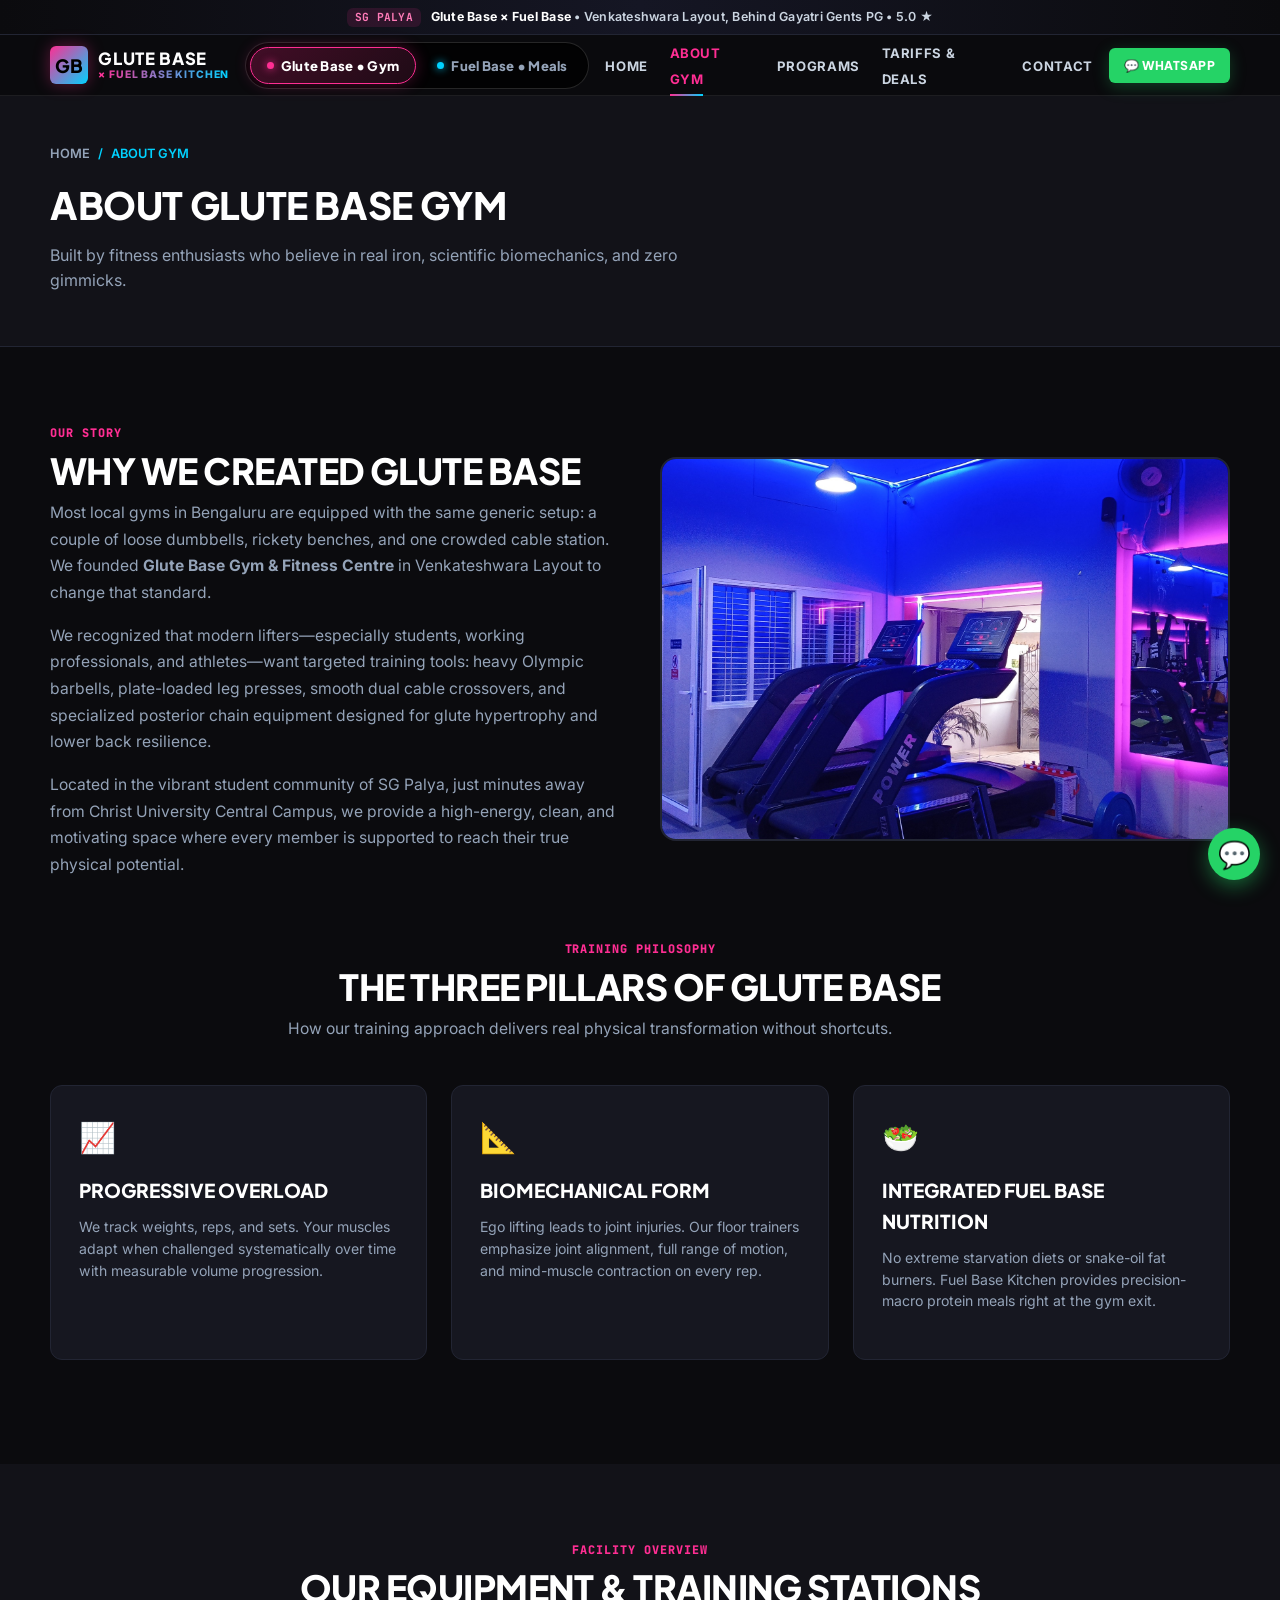
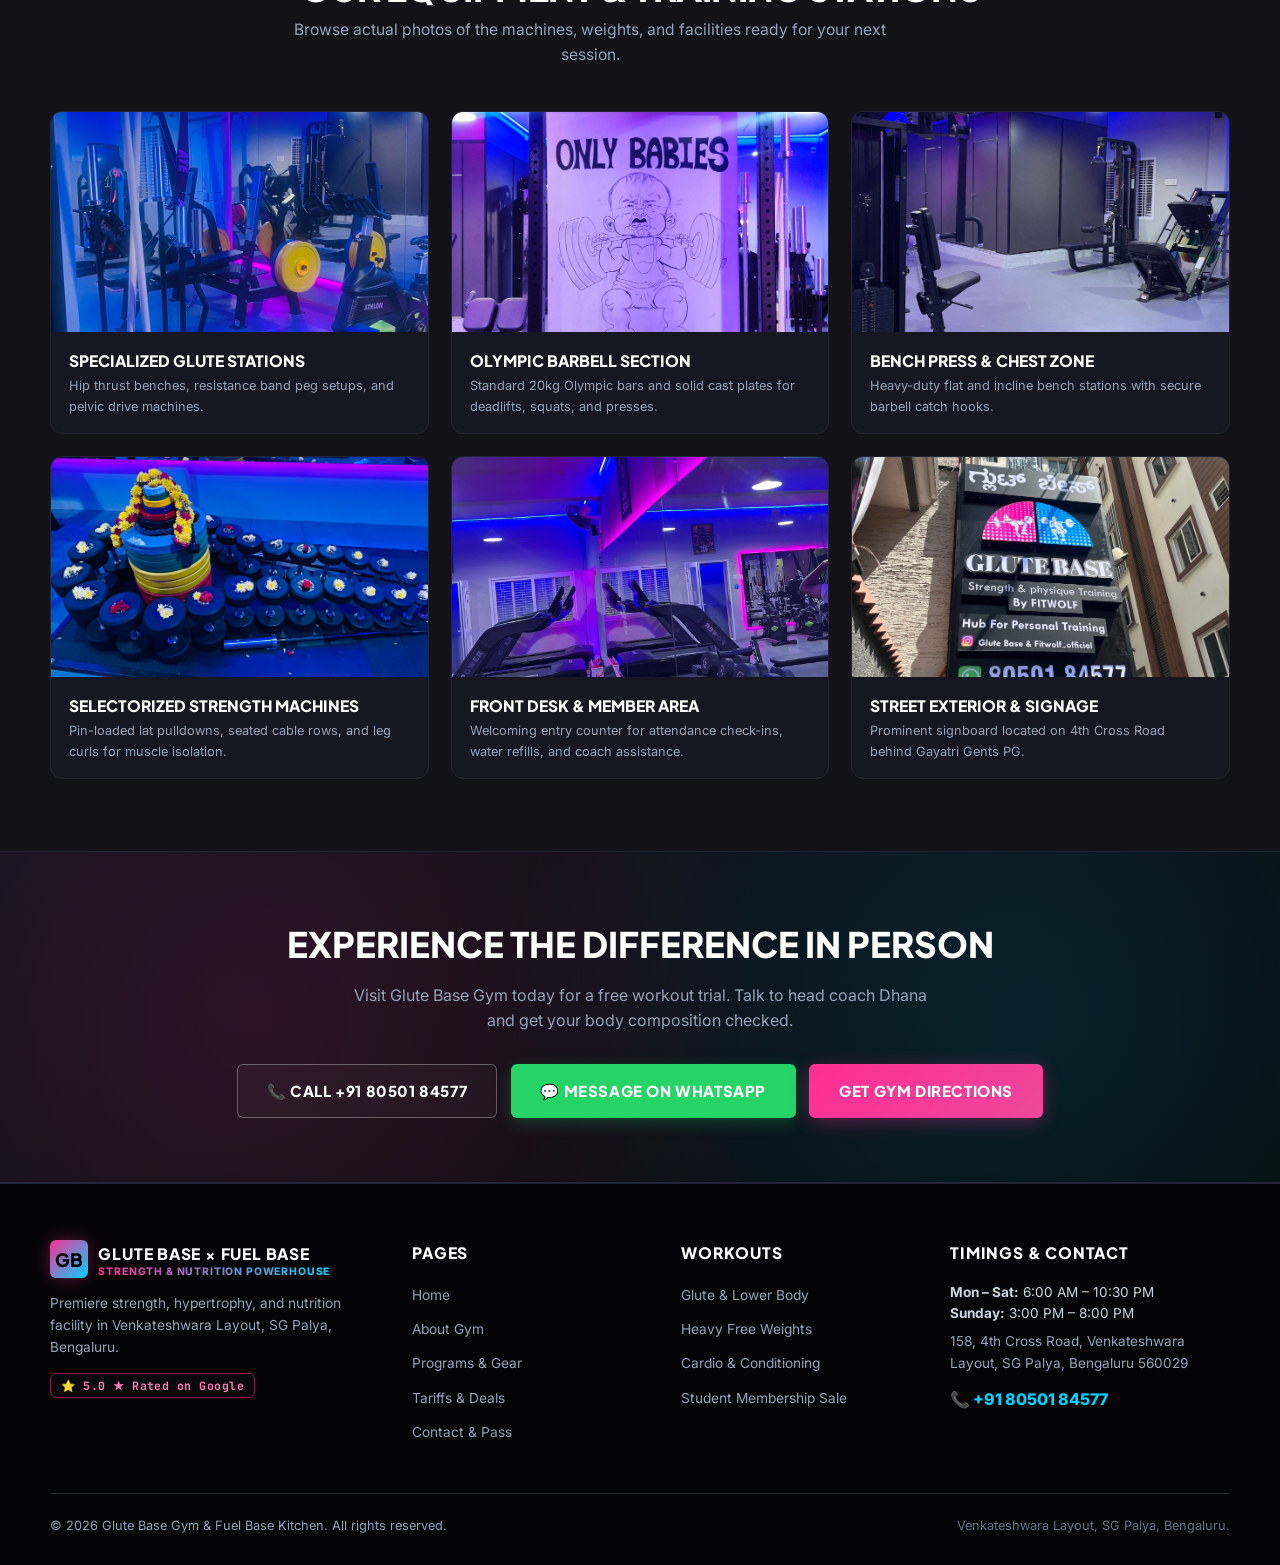
==== commit ad98cb22: "fix(mobile): aggressively optimize responsive layout and eliminate template placeholder text" ====
--- a/about.html
+++ b/about.html
@@ -2,61 +2,77 @@
 <html lang="en">
 <head>
   <meta charset="UTF-8">
-  <meta name="viewport" content="width=device-width, initial-scale=1.0">
+  <meta name="viewport" content="width=device-width, initial-scale=1.0, maximum-scale=5.0">
   <title>About Us | Glute Base Gym &amp; Fitness Centre SG Palya</title>
   <meta name="description" content="Learn about Glute Base Gym in Venkateshwara Layout, SG Palya. Our equipment, training philosophy, glute hypertrophy focus, and supportive community.">
   <link rel="preconnect" href="https://fonts.googleapis.com">
   <link rel="preconnect" href="https://fonts.gstatic.com" crossorigin>
-  <link href="https://fonts.googleapis.com/css2?family=Inter:wght@400;500;600;700&family=Plus+Jakarta+Sans:wght@700;800;900&display=swap" rel="stylesheet">
+  <link href="https://fonts.googleapis.com/css2?family=Inter:wght@400;500;600;700&family=JetBrains+Mono:wght@500;700&family=Plus+Jakarta+Sans:wght@700;800;900&display=swap" rel="stylesheet">
   <link rel="stylesheet" href="css/style.css">
 </head>
 <body>
 
-  <!-- Template & Delivery Indicator Top Strip -->
-  <div class="template-top-banner">
-    <div class="container template-top-inner">
-      <span class="template-pill pink">[ Official Equipment Roster In Draft ]</span>
-      <span class="template-pill cyan">[ Menu &amp; Tariffs Updating by Friday ]</span>
-      <span>⚡ Founded by Dhana — Dual-Concept Strength &amp; Nutrition Preview</span>
-    </div>
+  <!-- Top Announcement Bar -->
+  <div class="top-notice-bar">
+    <span class="badge-pink">SG PALYA</span>
+    <strong>Glute Base &times; Fuel Base</strong> • Venkateshwara Layout, Behind Gayatri Gents PG • 5.0 ★
   </div>
 
   <!-- Header -->
   <header class="header">
-    <div class="container navbar">
-      <a href="index.html" class="logo">
-        <div class="logo-badge">GB</div>
-        <div class="logo-text">
-          <h2>Glute Base</h2>
-          <span>&times; Fuel Base Kitchen</span>
-        </div>
-      </a>
-
-      <div class="concept-switcher" role="tablist" aria-label="Dual Concept Switcher">
+    <div class="container">
+      <div class="header-main-row">
+        <a href="index.html" class="logo" aria-label="Glute Base and Fuel Base Home">
+          <div class="logo-badge">GB</div>
+          <div class="logo-text">
+            <h2>Glute Base</h2>
+            <span>&times; Fuel Base Kitchen</span>
+          </div>
+        </a>
+
+        <div class="header-center">
+          <div class="concept-switcher" role="tablist" aria-label="Dual Concept Switcher">
+            <a href="index.html#glute-base" class="concept-tab gym-tab active">
+              <span class="dot"></span>
+              <span>Glute Base • Gym</span>
+            </a>
+            <a href="index.html#fuel-base" class="concept-tab fuel-tab">
+              <span class="dot"></span>
+              <span>Fuel Base • Meals</span>
+            </a>
+          </div>
+        </div>
+
+        <nav>
+          <ul class="nav-links">
+            <li><a href="index.html" class="nav-link">Home</a></li>
+            <li><a href="about.html" class="nav-link active">About Gym</a></li>
+            <li><a href="programs.html" class="nav-link">Programs</a></li>
+            <li><a href="membership.html" class="nav-link">Tariffs &amp; Deals</a></li>
+            <li><a href="contact.html" class="nav-link">Contact</a></li>
+          </ul>
+        </nav>
+
+        <div class="header-actions">
+          <a href="https://wa.me/918050184577?text=Hi%20Dhana%2C%20I%20have%20an%20inquiry%20about%20Glute%20Base%20Gym." target="_blank" rel="noopener" class="btn btn-whatsapp btn-sm">
+            💬 WhatsApp
+          </a>
+          <button class="mobile-menu-btn" aria-label="Toggle navigation menu">☰</button>
+        </div>
+      </div>
+    </div>
+
+    <!-- Mobile Concept Sub-Bar -->
+    <div class="concept-sub-bar">
+      <div class="concept-switcher" role="tablist" aria-label="Mobile Concept Switcher">
         <a href="index.html#glute-base" class="concept-tab gym-tab active">
           <span class="dot"></span>
-          <span>[ Glute Base <span class="tab-divider">|</span> Gym ]</span>
+          <span>Glute Base • Gym</span>
         </a>
         <a href="index.html#fuel-base" class="concept-tab fuel-tab">
           <span class="dot"></span>
-          <span>[ Fuel Base <span class="tab-divider">|</span> Meals ]</span>
+          <span>Fuel Base • Meals</span>
         </a>
-      </div>
-
-      <nav>
-        <ul class="nav-links">
-          <li><a href="index.html" class="nav-link">Home</a></li>
-          <li><a href="about.html" class="nav-link active">About</a></li>
-          <li><a href="programs.html" class="nav-link">Programs</a></li>
-          <li><a href="membership.html" class="nav-link">Tariffs</a></li>
-          <li><a href="contact.html" class="nav-link">Contact</a></li>
-        </ul>
-      </nav>
-
-      <div class="header-actions">
-        <a href="tel:+918050184577" class="btn btn-outline btn-sm">📞 Call</a>
-        <a href="https://wa.me/918050184577?text=Hi%20Dhana%2C%20I%20have%20an%20inquiry%20about%20Glute%20Base%20Gym." target="_blank" rel="noopener" class="btn btn-whatsapp btn-sm">💬 WhatsApp</a>
-        <button class="mobile-menu-btn" aria-label="Toggle navigation">☰</button>
       </div>
     </div>
   </header>
@@ -77,11 +93,11 @@
   <!-- Story & Mission Section -->
   <section class="section section-dark">
     <div class="container">
-      <div style="display: grid; grid-template-columns: 1fr 1fr; gap: 3rem; align-items: center; margin-bottom: 4rem;">
+      <div class="two-col-grid" style="margin-bottom: 3.5rem;">
         <div>
           <span class="section-tag">Our Story</span>
           <h2 class="section-title">Why We Created Glute Base</h2>
-          <div style="color: var(--text-gray); font-size: 1rem; line-height: 1.7;">
+          <div style="color: var(--text-gray); font-size: 0.98rem; line-height: 1.7;">
             <p style="margin-bottom: 1rem;">
               Most local gyms in Bengaluru are equipped with the same generic setup: a couple of loose dumbbells, rickety benches, and one crowded cable station. We founded <strong>Glute Base Gym &amp; Fitness Centre</strong> in Venkateshwara Layout to change that standard.
             </p>
@@ -104,11 +120,11 @@
       <!-- Core Pillars -->
       <div class="section-header">
         <span class="section-tag">Training Philosophy</span>
-        <h2 class="section-title">The Four Pillars of Glute Base</h2>
+        <h2 class="section-title">The Three Pillars of Glute Base</h2>
         <p class="section-subtitle">How our training approach delivers real physical transformation without shortcuts.</p>
       </div>
 
-      <div class="programs-grid" style="margin-bottom: 4rem;">
+      <div class="programs-grid" style="margin-bottom: 2rem;">
         <div class="program-card">
           <div class="program-icon">📈</div>
           <h3 class="program-title">Progressive Overload</h3>
@@ -123,8 +139,8 @@
 
         <div class="program-card">
           <div class="program-icon">🥗</div>
-          <h3 class="program-title">Practical Nutrition</h3>
-          <p class="program-desc">No extreme starvation diets or snake-oil fat burners. We guide you on protein intake, calorie balances, and affordable whole foods suited for hostel or home living.</p>
+          <h3 class="program-title">Integrated Fuel Base Nutrition</h3>
+          <p class="program-desc">No extreme starvation diets or snake-oil fat burners. Fuel Base Kitchen provides precision-macro protein meals right at the gym exit.</p>
         </div>
       </div>
 
@@ -143,17 +159,17 @@
       <div class="gym-gallery-grid">
         <div class="gym-photo-card">
           <div class="photo-wrap">
-            <img src="images/gym_glute_machines.jpg" alt="Specialized Glute Building Equipment" width="400" height="240" loading="lazy">
+            <img src="images/gym_glute_machines.jpg" alt="Specialized Glute Building Equipment" width="400" height="220" loading="lazy">
           </div>
           <div class="photo-caption">
             <h5>Specialized Glute Stations</h5>
-            <p>Hip thrust benches, resistance band peg setups, and specialized pelvic drive machines.</p>
-          </div>
-        </div>
-
-        <div class="gym-photo-card">
-          <div class="photo-wrap">
-            <img src="images/gym_barbells_section.jpg" alt="Olympic Barbells and Lifting Platform" width="400" height="240" loading="lazy">
+            <p>Hip thrust benches, resistance band peg setups, and pelvic drive machines.</p>
+          </div>
+        </div>
+
+        <div class="gym-photo-card">
+          <div class="photo-wrap">
+            <img src="images/gym_barbells_section.jpg" alt="Olympic Barbells and Lifting Platform" width="400" height="220" loading="lazy">
           </div>
           <div class="photo-caption">
             <h5>Olympic Barbell Section</h5>
@@ -163,7 +179,7 @@
 
         <div class="gym-photo-card">
           <div class="photo-wrap">
-            <img src="images/gym_bench_press.jpg" alt="Bench Press Station at Glute Base" width="400" height="240" loading="lazy">
+            <img src="images/gym_bench_press.jpg" alt="Bench Press Station at Glute Base" width="400" height="220" loading="lazy">
           </div>
           <div class="photo-caption">
             <h5>Bench Press &amp; Chest Zone</h5>
@@ -173,31 +189,31 @@
 
         <div class="gym-photo-card">
           <div class="photo-wrap">
-            <img src="images/gym_strength_machines.jpg" alt="Pin Loaded Strength Machines" width="400" height="240" loading="lazy">
+            <img src="images/gym_strength_machines.jpg" alt="Pin Loaded Strength Machines" width="400" height="220" loading="lazy">
           </div>
           <div class="photo-caption">
             <h5>Selectorized Strength Machines</h5>
-            <p>Pin-loaded lat pulldowns, seated cable rows, and leg curls for safe muscle isolation.</p>
-          </div>
-        </div>
-
-        <div class="gym-photo-card">
-          <div class="photo-wrap">
-            <img src="images/gym_reception_counter.jpg" alt="Reception and Member Check-in Desk" width="400" height="240" loading="lazy">
+            <p>Pin-loaded lat pulldowns, seated cable rows, and leg curls for muscle isolation.</p>
+          </div>
+        </div>
+
+        <div class="gym-photo-card">
+          <div class="photo-wrap">
+            <img src="images/gym_reception_counter.jpg" alt="Reception and Member Check-in Desk" width="400" height="220" loading="lazy">
           </div>
           <div class="photo-caption">
             <h5>Front Desk &amp; Member Area</h5>
-            <p>Welcoming entry counter for attendance check-ins, water refills, and trainer assistance.</p>
-          </div>
-        </div>
-
-        <div class="gym-photo-card">
-          <div class="photo-wrap">
-            <img src="images/gym_exterior_board.jpg" alt="Street Exterior View of Glute Base Gym" width="400" height="240" loading="lazy">
+            <p>Welcoming entry counter for attendance check-ins, water refills, and coach assistance.</p>
+          </div>
+        </div>
+
+        <div class="gym-photo-card">
+          <div class="photo-wrap">
+            <img src="images/gym_exterior_board.jpg" alt="Street Exterior View of Glute Base Gym" width="400" height="220" loading="lazy">
           </div>
           <div class="photo-caption">
             <h5>Street Exterior &amp; Signage</h5>
-            <p>Prominent black &amp; orange signboard located on 4th Cross Road behind Gayatri Gents PG.</p>
+            <p>Prominent signboard located on 4th Cross Road behind Gayatri Gents PG.</p>
           </div>
         </div>
       </div>
@@ -208,10 +224,10 @@
   <section class="cta-banner">
     <div class="container">
       <h2>Experience The Difference In Person</h2>
-      <p>Visit Glute Base Gym today for a free workout trial. Talk to our head coach and get your body composition checked.</p>
+      <p>Visit Glute Base Gym today for a free workout trial. Talk to head coach Dhana and get your body composition checked.</p>
       <div class="cta-buttons">
         <a href="tel:+918050184577" class="btn btn-outline-white btn-lg">📞 Call +91 80501 84577</a>
-        <a href="https://wa.me/918050184577?text=Hi%2C%20I%20would%20like%20to%20visit%20Glute%20Base%20Gym." target="_blank" rel="noopener" class="btn btn-whatsapp btn-lg">💬 Message on WhatsApp</a>
+        <a href="https://wa.me/918050184577?text=Hi%20Dhana%2C%20I%20would%20like%20to%20visit%20Glute%20Base%20Gym." target="_blank" rel="noopener" class="btn btn-whatsapp btn-lg">💬 Message on WhatsApp</a>
         <a href="contact.html" class="btn btn-primary btn-lg">Get Gym Directions</a>
       </div>
     </div>
@@ -222,16 +238,17 @@
     <div class="container">
       <div class="footer-grid">
         <div class="footer-col">
-          <div class="logo" style="margin-bottom: 1rem;">
+          <div class="logo" style="margin-bottom: 0.85rem;">
             <div class="logo-badge">GB</div>
             <div class="logo-text">
-              <h4 style="margin: 0;">Glute Base</h4>
-              <span>Gym &amp; Fitness Centre</span>
+              <h4 style="margin: 0; color: var(--text-white);">Glute Base &times; Fuel Base</h4>
+              <span>Strength &amp; Nutrition Powerhouse</span>
             </div>
           </div>
-          <p style="font-size: 0.875rem; line-height: 1.6;">
-            Premiere strength, hypertrophy, and glute-specialized fitness studio in Venkateshwara Layout, SG Palya, Bengaluru.
+          <p style="font-size: 0.86rem; line-height: 1.6; margin-bottom: 0.85rem;">
+            Premiere strength, hypertrophy, and nutrition facility in Venkateshwara Layout, SG Palya, Bengaluru.
           </p>
+          <span class="badge-clean pink">⭐ 5.0 ★ Rated on Google</span>
         </div>
 
         <div class="footer-col footer-links">
@@ -239,8 +256,8 @@
           <ul>
             <li><a href="index.html">Home</a></li>
             <li><a href="about.html">About Gym</a></li>
-            <li><a href="programs.html">Programs &amp; Equipment</a></li>
-            <li><a href="membership.html">Memberships &amp; Deals</a></li>
+            <li><a href="programs.html">Programs &amp; Gear</a></li>
+            <li><a href="membership.html">Tariffs &amp; Deals</a></li>
             <li><a href="contact.html">Contact &amp; Pass</a></li>
           </ul>
         </div>
@@ -250,32 +267,32 @@
           <ul>
             <li><a href="programs.html#glute">Glute &amp; Lower Body</a></li>
             <li><a href="programs.html#weights">Heavy Free Weights</a></li>
-            <li><a href="programs.html#cardio">Cardio &amp; Fat Loss</a></li>
+            <li><a href="programs.html#cardio">Cardio &amp; Conditioning</a></li>
             <li><a href="membership.html">Student Membership Sale</a></li>
           </ul>
         </div>
 
         <div class="footer-col">
           <h4>Timings &amp; Contact</h4>
-          <p style="font-size: 0.85rem; margin-bottom: 0.5rem;">
-            Mon – Sat: 6:00 AM – 10:30 PM<br>
-            Sunday: 3:00 PM – 8:00 PM
+          <p style="font-size: 0.85rem; margin-bottom: 0.4rem; color: var(--text-slate);">
+            <strong>Mon – Sat:</strong> 6:00 AM – 10:30 PM<br>
+            <strong>Sunday:</strong> 3:00 PM – 8:00 PM
           </p>
-          <p style="font-size: 0.85rem; color: #d1d5db; margin-bottom: 0.75rem;">
+          <p style="font-size: 0.85rem; color: var(--text-gray); margin-bottom: 0.75rem;">
             158, 4th Cross Road, Venkateshwara Layout, SG Palya, Bengaluru 560029
           </p>
-          <a href="tel:+918050184577" style="color: var(--accent); font-weight: 800;">📞 +91 80501 84577</a>
+          <a href="tel:+918050184577" style="color: var(--cyan); font-weight: 800;">📞 +91 80501 84577</a>
         </div>
       </div>
 
       <div class="footer-bottom">
-        <div>© 2026 Glute Base Gym &amp; Fitness Centre. All rights reserved.</div>
+        <div>© 2026 Glute Base Gym &amp; Fuel Base Kitchen. All rights reserved.</div>
         <div style="color: var(--text-muted);">Venkateshwara Layout, SG Palya, Bengaluru.</div>
       </div>
     </div>
   </footer>
 
-  <a href="https://wa.me/918050184577?text=Hi%2C%20I%20have%20an%20inquiry%20about%20Glute%20Base%20Gym." target="_blank" rel="noopener" class="floating-whatsapp" aria-label="WhatsApp Glute Base Gym">
+  <a href="https://wa.me/918050184577?text=Hi%20Dhana%2C%20I%20have%20an%20inquiry%20about%20Glute%20Base%20Gym." target="_blank" rel="noopener" class="floating-whatsapp" aria-label="WhatsApp Glute Base Gym">
     💬
   </a>
 
--- a/css/style.css
+++ b/css/style.css
@@ -1,11 +1,11 @@
 /* ==========================================================================
-   GLUTE BASE GYM & FUEL BASE NUTRITION KITCHEN — DUAL-CONCEPT STYLESHEET
-   Aesthetic: Premium Athletic Dark Mode, High Contrast, Clean Typography, Mobile-First
+   GLUTE BASE GYM & FUEL BASE NUTRITION KITCHEN
+   Mobile-First, Ultra-Sleek Athletic Dark Mode Stylesheet
    Palette:
    - Primary Background: Deep Black (#0B0B0E / #000000)
    - Accent 1 (Energy/Vibrancy): Neon Athletic Pink (#FF2E93 / #EC4899)
-   - Accent 2 (Focus/Tech): Electric Cyan/Cobalt Blue (#00D2FF / #3B82F6)
-   - Text & Accents: Crisp Pure White (#FFFFFF) & Muted Slate Grays
+   - Accent 2 (Focus/Tech): Electric Cyan / Cobalt Blue (#00D2FF / #3B82F6)
+   - Text: Crisp Pure White (#FFFFFF), Slate (#CBD5E1), Muted (#64748B)
    ========================================================================== */
 
 :root {
@@ -13,27 +13,25 @@
   --bg-deep: #000000;
   --bg-surface: #121218;
   --bg-card: #161720;
-  --bg-card-hover: #1D1F2B;
-  --bg-glass: rgba(11, 11, 14, 0.82);
+  --bg-card-hover: #1E202C;
+  --bg-glass: rgba(11, 11, 14, 0.88);
 
   /* Dual Concept Accents */
   --pink: #FF2E93;
   --pink-alt: #EC4899;
-  --pink-glow: rgba(255, 46, 147, 0.25);
+  --pink-glow: rgba(255, 46, 147, 0.28);
   --pink-soft: rgba(255, 46, 147, 0.12);
 
   --cyan: #00D2FF;
   --blue: #3B82F6;
-  --cyan-glow: rgba(0, 210, 255, 0.25);
+  --cyan-glow: rgba(0, 210, 255, 0.28);
   --cyan-soft: rgba(0, 210, 255, 0.12);
 
-  /* Legacy alias for secondary subpages */
+  /* Secondary Page Compat */
   --accent: #FF2E93;
   --accent-hover: #EC4899;
-  --accent-light: rgba(255, 46, 147, 0.14);
-  --accent-border: #FF2E93;
-
-  /* Text & Borders */
+
+  /* Typography & Borders */
   --text-white: #FFFFFF;
   --text-slate: #CBD5E1;
   --text-gray: #94A3B8;
@@ -41,19 +39,18 @@
   --border-dark: #222533;
   --border-subtle: rgba(255, 255, 255, 0.08);
 
-  /* Functional Tokens */
+  /* Utility Tokens */
   --whatsapp: #25D366;
   --whatsapp-hover: #1EBE5A;
   --gold: #F59E0B;
   --radius-sm: 6px;
   --radius-md: 12px;
-  --radius-lg: 18px;
-  --radius-xl: 24px;
+  --radius-lg: 16px;
   --radius-pill: 9999px;
   --max-width: 1220px;
   --font-heading: 'Plus Jakarta Sans', -apple-system, BlinkMacSystemFont, sans-serif;
   --font-body: 'Inter', -apple-system, BlinkMacSystemFont, sans-serif;
-  --font-mono: 'JetBrains Mono', ui-monospace, SFMono-Regular, Menlo, Monaco, Consolas, monospace;
+  --font-mono: 'JetBrains Mono', ui-monospace, monospace;
 }
 
 *, *::before, *::after {
@@ -65,7 +62,8 @@
 html {
   font-size: 16px;
   scroll-behavior: smooth;
-  scroll-padding-top: 90px;
+  scroll-padding-top: 104px;
+  -webkit-text-size-adjust: 100%;
 }
 
 body {
@@ -74,7 +72,9 @@
   color: var(--text-white);
   line-height: 1.6;
   -webkit-font-smoothing: antialiased;
+  -moz-osx-font-smoothing: grayscale;
   overflow-x: hidden;
+  width: 100%;
 }
 
 img {
@@ -86,7 +86,7 @@
 a {
   color: inherit;
   text-decoration: none;
-  transition: color 0.2s ease, background-color 0.2s ease, border-color 0.2s ease, transform 0.2s ease, box-shadow 0.2s ease;
+  transition: all 0.2s ease;
 }
 
 ul {
@@ -107,87 +107,41 @@
 }
 
 /* ==========================================================================
-   TEMPLATE PREVIEW & DELIVERY INDICATOR BADGES
+   TOP ANNOUNCEMENT BAR (CLEAN, SLIM & HIGH IMPACT)
    ========================================================================== */
-.template-top-banner {
-  background: linear-gradient(90deg, #000000 0%, #13141f 50%, #000000 100%);
+.top-notice-bar {
+  background: linear-gradient(90deg, #0B0B0E 0%, #151624 50%, #0B0B0E 100%);
   border-bottom: 1px solid var(--border-dark);
-  padding: 0.55rem 0;
+  padding: 0.45rem 1rem;
   font-size: 0.78rem;
   color: var(--text-slate);
-}
-
-.template-top-inner {
-  display: flex;
-  align-items: center;
-  justify-content: center;
-  flex-wrap: wrap;
-  gap: 0.65rem 1.25rem;
   text-align: center;
-}
-
-.template-pill {
-  display: inline-flex;
-  align-items: center;
-  gap: 0.4rem;
+  font-weight: 600;
+  letter-spacing: 0.02em;
+}
+
+.top-notice-bar strong {
+  color: var(--text-white);
+}
+
+.top-notice-bar span.badge-pink {
+  background: var(--pink-soft);
+  color: #FF7BB8;
+  font-size: 0.7rem;
+  padding: 0.15rem 0.5rem;
+  border-radius: var(--radius-sm);
   font-family: var(--font-mono);
-  font-size: 0.72rem;
-  font-weight: 600;
-  letter-spacing: 0.04em;
-  padding: 0.2rem 0.65rem;
-  border-radius: var(--radius-sm);
-  background: rgba(255, 255, 255, 0.05);
-  border: 1px solid rgba(255, 255, 255, 0.14);
-  color: var(--text-white);
-}
-
-.template-pill.pink {
-  background: var(--pink-soft);
-  border-color: rgba(255, 46, 147, 0.4);
-  color: #FF7BB8;
-}
-
-.template-pill.cyan {
-  background: var(--cyan-soft);
-  border-color: rgba(0, 210, 255, 0.4);
-  color: #6BE5FF;
-}
-
-.status-bracket-tag {
-  display: inline-flex;
-  align-items: center;
-  gap: 0.4rem;
-  font-family: var(--font-mono);
-  font-size: 0.75rem;
   font-weight: 700;
-  letter-spacing: 0.05em;
-  text-transform: uppercase;
-  padding: 0.35rem 0.75rem;
-  border-radius: var(--radius-sm);
-  background: rgba(255, 255, 255, 0.04);
-  border: 1px dashed rgba(255, 255, 255, 0.22);
-  color: var(--text-slate);
-}
-
-.status-bracket-tag.pink-tag {
-  background: rgba(255, 46, 147, 0.1);
-  border: 1px solid rgba(255, 46, 147, 0.45);
-  color: #FF6EB3;
-}
-
-.status-bracket-tag.cyan-tag {
-  background: rgba(0, 210, 255, 0.1);
-  border: 1px solid rgba(0, 210, 255, 0.45);
-  color: #5CE1FF;
-}
-
-/* Legacy sale-top-bar for subpages */
+  margin-right: 0.4rem;
+}
+
+/* Legacy sale bar for subpages */
 .sale-top-bar {
   background: linear-gradient(90deg, var(--pink) 0%, #9333EA 50%, var(--cyan) 100%);
   color: #FFFFFF;
   font-weight: 700;
-  font-size: 0.82rem;
-  padding: 0.55rem 0.75rem;
+  font-size: 0.8rem;
+  padding: 0.45rem 1rem;
   text-align: center;
   letter-spacing: 0.02em;
 }
@@ -195,35 +149,35 @@
 .sale-top-bar a {
   color: #FFFFFF;
   text-decoration: underline;
-  margin-left: 0.5rem;
+  margin-left: 0.4rem;
   font-weight: 800;
 }
 
 /* ==========================================================================
-   STICKY GLASSMORPHISM HEADER & DUAL-CONCEPT SWITCHER
+   STICKY HEADER & DUAL-CONCEPT SWITCHER
    ========================================================================== */
 .header {
-  background: rgba(11, 11, 14, 0.82);
-  backdrop-filter: blur(16px);
-  -webkit-backdrop-filter: blur(16px);
-  border-bottom: 1px solid rgba(255, 255, 255, 0.09);
   position: sticky;
   top: 0;
   z-index: 1000;
-}
-
-.navbar {
+  background: var(--bg-glass);
+  backdrop-filter: blur(18px);
+  -webkit-backdrop-filter: blur(18px);
+  border-bottom: 1px solid rgba(255, 255, 255, 0.08);
+}
+
+.header-main-row {
   display: flex;
   justify-content: space-between;
   align-items: center;
   gap: 1rem;
-  padding: 0.85rem 0;
+  height: 60px;
 }
 
 .logo {
   display: flex;
   align-items: center;
-  gap: 0.75rem;
+  gap: 0.65rem;
   flex-shrink: 0;
 }
 
@@ -231,45 +185,53 @@
   background: linear-gradient(135deg, var(--pink) 0%, var(--cyan) 100%);
   color: #000000;
   font-weight: 900;
-  font-size: 1.25rem;
-  width: 42px;
-  height: 42px;
+  font-size: 1.15rem;
+  width: 38px;
+  height: 38px;
   border-radius: var(--radius-sm);
   display: flex;
   align-items: center;
   justify-content: center;
   font-family: var(--font-heading);
-  box-shadow: 0 0 18px rgba(255, 46, 147, 0.35);
+  box-shadow: 0 0 16px rgba(255, 46, 147, 0.35);
+  flex-shrink: 0;
 }
 
 .logo-text h1, .logo-text h2 {
   font-family: var(--font-heading);
-  font-size: 1.15rem;
+  font-size: 1.05rem;
   font-weight: 900;
   letter-spacing: 0.04em;
   text-transform: uppercase;
   color: var(--text-white);
   line-height: 1.1;
+  white-space: nowrap;
 }
 
 .logo-text span {
   display: block;
-  font-size: 0.68rem;
+  font-size: 0.65rem;
   background: linear-gradient(90deg, var(--pink) 0%, var(--cyan) 100%);
   -webkit-background-clip: text;
   -webkit-text-fill-color: transparent;
   font-weight: 800;
   letter-spacing: 0.08em;
   text-transform: uppercase;
-}
-
-/* Segmented Dual-Concept Switcher */
+  line-height: 1.1;
+}
+
+/* Desktop Concept Switcher (in navbar) */
+.header-center {
+  display: flex;
+  align-items: center;
+}
+
 .concept-switcher {
   display: inline-flex;
   align-items: center;
-  background: rgba(0, 0, 0, 0.65);
+  background: rgba(0, 0, 0, 0.7);
   border: 1px solid rgba(255, 255, 255, 0.14);
-  padding: 0.28rem;
+  padding: 0.22rem;
   border-radius: var(--radius-pill);
   gap: 0.25rem;
   box-shadow: inset 0 1px 4px rgba(0, 0, 0, 0.8);
@@ -279,54 +241,51 @@
   display: inline-flex;
   align-items: center;
   gap: 0.45rem;
-  padding: 0.5rem 1.05rem;
+  padding: 0.45rem 1rem;
   border-radius: var(--radius-pill);
   font-family: var(--font-heading);
   font-size: 0.82rem;
   font-weight: 800;
-  letter-spacing: 0.03em;
+  letter-spacing: 0.02em;
   color: var(--text-gray);
   border: 1px solid transparent;
   cursor: pointer;
   white-space: nowrap;
-  transition: all 0.25s cubic-bezier(0.16, 1, 0.3, 1);
-}
-
-.concept-tab .tab-divider {
-  opacity: 0.45;
-  font-weight: 400;
-}
-
-.concept-tab.gym-tab:hover,
-.concept-tab.gym-tab.active {
-  background: linear-gradient(135deg, rgba(255, 46, 147, 0.22) 0%, rgba(236, 72, 153, 0.12) 100%);
-  color: var(--text-white);
-  border-color: var(--pink);
-  box-shadow: 0 0 18px rgba(255, 46, 147, 0.3);
-}
-
-.concept-tab.gym-tab .dot {
+  transition: all 0.2s cubic-bezier(0.16, 1, 0.3, 1);
+  background: transparent;
+}
+
+.concept-tab .dot {
   width: 7px;
   height: 7px;
   border-radius: 50%;
+  flex-shrink: 0;
+}
+
+.concept-tab.gym-tab .dot {
   background: var(--pink);
   box-shadow: 0 0 8px var(--pink);
 }
 
+.concept-tab.fuel-tab .dot {
+  background: var(--cyan);
+  box-shadow: 0 0 8px var(--cyan);
+}
+
+.concept-tab.gym-tab:hover,
+.concept-tab.gym-tab.active {
+  background: linear-gradient(135deg, rgba(255, 46, 147, 0.25) 0%, rgba(236, 72, 153, 0.12) 100%);
+  color: var(--text-white);
+  border-color: var(--pink);
+  box-shadow: 0 0 16px rgba(255, 46, 147, 0.28);
+}
+
 .concept-tab.fuel-tab:hover,
 .concept-tab.fuel-tab.active {
-  background: linear-gradient(135deg, rgba(0, 210, 255, 0.22) 0%, rgba(59, 130, 246, 0.12) 100%);
+  background: linear-gradient(135deg, rgba(0, 210, 255, 0.25) 0%, rgba(59, 130, 246, 0.12) 100%);
   color: var(--text-white);
   border-color: var(--cyan);
-  box-shadow: 0 0 18px rgba(0, 210, 255, 0.3);
-}
-
-.concept-tab.fuel-tab .dot {
-  width: 7px;
-  height: 7px;
-  border-radius: 50%;
-  background: var(--cyan);
-  box-shadow: 0 0 8px var(--cyan);
+  box-shadow: 0 0 16px rgba(0, 210, 255, 0.28);
 }
 
 .nav-links {
@@ -362,7 +321,28 @@
 .header-actions {
   display: flex;
   align-items: center;
-  gap: 0.65rem;
+  gap: 0.55rem;
+  flex-shrink: 0;
+}
+
+/* Mobile Sub-Bar for Concept Switcher */
+.concept-sub-bar {
+  display: none;
+  background: rgba(8, 8, 12, 0.98);
+  border-top: 1px solid rgba(255, 255, 255, 0.06);
+  padding: 0.35rem 0.75rem;
+}
+
+.concept-sub-bar .concept-switcher {
+  width: 100%;
+  display: flex;
+}
+
+.concept-sub-bar .concept-tab {
+  flex: 1;
+  justify-content: center;
+  padding: 0.42rem 0.5rem;
+  font-size: 0.78rem;
 }
 
 /* ==========================================================================
@@ -372,30 +352,31 @@
   display: inline-flex;
   align-items: center;
   justify-content: center;
-  gap: 0.55rem;
+  gap: 0.5rem;
   font-family: var(--font-heading);
   font-weight: 800;
-  font-size: 0.88rem;
-  padding: 0.78rem 1.45rem;
+  font-size: 0.86rem;
+  padding: 0.72rem 1.35rem;
   border-radius: var(--radius-sm);
   text-transform: uppercase;
   letter-spacing: 0.04em;
   cursor: pointer;
   border: 1px solid transparent;
   text-align: center;
+  touch-action: manipulation;
 }
 
 .btn-primary,
 .btn-pink {
   background: linear-gradient(135deg, var(--pink) 0%, var(--pink-alt) 100%);
   color: #FFFFFF;
-  box-shadow: 0 4px 20px rgba(255, 46, 147, 0.35);
+  box-shadow: 0 4px 18px rgba(255, 46, 147, 0.32);
 }
 
 .btn-primary:hover,
 .btn-pink:hover {
   transform: translateY(-1px);
-  box-shadow: 0 6px 26px rgba(255, 46, 147, 0.55);
+  box-shadow: 0 6px 24px rgba(255, 46, 147, 0.5);
   color: #FFFFFF;
 }
 
@@ -403,12 +384,12 @@
   background: linear-gradient(135deg, var(--cyan) 0%, var(--blue) 100%);
   color: #000000;
   font-weight: 900;
-  box-shadow: 0 4px 20px rgba(0, 210, 255, 0.32);
+  box-shadow: 0 4px 18px rgba(0, 210, 255, 0.3);
 }
 
 .btn-cyan:hover {
   transform: translateY(-1px);
-  box-shadow: 0 6px 26px rgba(0, 210, 255, 0.52);
+  box-shadow: 0 6px 24px rgba(0, 210, 255, 0.5);
   color: #000000;
 }
 
@@ -451,35 +432,38 @@
   background: var(--whatsapp);
   color: #FFFFFF;
   font-weight: 800;
-  box-shadow: 0 4px 18px rgba(37, 211, 102, 0.25);
+  box-shadow: 0 4px 16px rgba(37, 211, 102, 0.25);
 }
 
 .btn-whatsapp:hover {
   background: var(--whatsapp-hover);
   transform: translateY(-1px);
-  box-shadow: 0 6px 24px rgba(37, 211, 102, 0.4);
+  box-shadow: 0 6px 20px rgba(37, 211, 102, 0.4);
 }
 
 .btn-sm {
-  padding: 0.48rem 0.9rem;
+  padding: 0.42rem 0.85rem;
   font-size: 0.76rem;
 }
 
 .btn-lg {
-  padding: 0.95rem 1.85rem;
-  font-size: 0.95rem;
+  padding: 0.9rem 1.8rem;
+  font-size: 0.94rem;
 }
 
 .mobile-menu-btn {
   display: none;
   background: rgba(255, 255, 255, 0.06);
-  border: 1px solid rgba(255, 255, 255, 0.14);
+  border: 1px solid rgba(255, 255, 255, 0.15);
   border-radius: var(--radius-sm);
   color: var(--text-white);
-  width: 40px;
-  height: 40px;
-  font-size: 1.35rem;
+  width: 38px;
+  height: 38px;
+  font-size: 1.25rem;
   cursor: pointer;
+  align-items: center;
+  justify-content: center;
+  touch-action: manipulation;
 }
 
 /* ==========================================================================
@@ -487,10 +471,10 @@
    ========================================================================== */
 .founder-hero {
   position: relative;
-  padding: 4.25rem 0 5rem;
+  padding: 3.5rem 0 4.5rem;
   background:
-    radial-gradient(circle at 15% 20%, rgba(255, 46, 147, 0.14) 0%, transparent 42%),
-    radial-gradient(circle at 85% 75%, rgba(0, 210, 255, 0.14) 0%, transparent 45%),
+    radial-gradient(circle at 15% 20%, rgba(255, 46, 147, 0.12) 0%, transparent 45%),
+    radial-gradient(circle at 85% 75%, rgba(0, 210, 255, 0.12) 0%, transparent 45%),
     linear-gradient(180deg, #000000 0%, #0B0B0E 100%);
   border-bottom: 1px solid var(--border-dark);
   overflow: hidden;
@@ -498,26 +482,26 @@
 
 .founder-hero-grid {
   display: grid;
-  grid-template-columns: 0.9fr 1.1fr;
-  gap: 3.5rem;
-  align-items: center;
-}
-
-/* Sleek Glowing Pink/Blue Gradient Portrait Container */
+  grid-template-columns: 0.88fr 1.12fr;
+  gap: 3rem;
+  align-items: center;
+}
+
+/* Glowing Pink/Blue Gradient Portrait Container */
 .founder-portrait-stage {
   position: relative;
-  max-width: 440px;
+  max-width: 420px;
   margin: 0 auto;
   width: 100%;
 }
 
 .founder-glow-backdrop {
   position: absolute;
-  inset: -12px;
+  inset: -10px;
   background: linear-gradient(135deg, var(--pink) 0%, var(--blue) 50%, var(--cyan) 100%);
-  border-radius: 26px;
-  filter: blur(24px);
-  opacity: 0.42;
+  border-radius: 24px;
+  filter: blur(22px);
+  opacity: 0.4;
   z-index: 0;
 }
 
@@ -525,28 +509,27 @@
   position: relative;
   z-index: 1;
   padding: 3px;
-  border-radius: 22px;
-  background: linear-gradient(135deg, var(--pink) 0%, #8B5CF6 48%, var(--cyan) 100%);
+  border-radius: 20px;
+  background: linear-gradient(135deg, var(--pink) 0%, #8B5CF6 50%, var(--cyan) 100%);
   box-shadow:
-    0 20px 50px rgba(0, 0, 0, 0.8),
-    0 0 30px rgba(255, 46, 147, 0.25),
-    0 0 30px rgba(0, 210, 255, 0.2);
+    0 20px 45px rgba(0, 0, 0, 0.8),
+    0 0 26px rgba(255, 46, 147, 0.22),
+    0 0 26px rgba(0, 210, 255, 0.2);
 }
 
 .founder-card-inner {
   background: #08080C;
-  border-radius: 19px;
+  border-radius: 17px;
   overflow: hidden;
   position: relative;
 }
 
 .founder-portrait-img {
   width: 100%;
-  height: 490px;
+  height: 480px;
   object-fit: cover;
   object-position: center 14%;
   display: block;
-  filter: contrast(1.04) saturate(1.05);
 }
 
 .founder-portrait-overlay {
@@ -556,7 +539,7 @@
     180deg,
     rgba(11, 11, 14, 0.05) 0%,
     rgba(11, 11, 14, 0.15) 55%,
-    rgba(8, 8, 12, 0.96) 100%
+    rgba(8, 8, 12, 0.95) 100%
   );
   display: flex;
   flex-direction: column;
@@ -572,23 +555,44 @@
   flex-wrap: wrap;
 }
 
-.founder-corner-tag {
-  background: rgba(11, 11, 14, 0.82);
+.badge-clean {
+  background: rgba(11, 11, 14, 0.86);
   backdrop-filter: blur(10px);
   -webkit-backdrop-filter: blur(10px);
   border: 1px solid rgba(255, 255, 255, 0.18);
-  padding: 0.3rem 0.7rem;
+  padding: 0.25rem 0.65rem;
   border-radius: var(--radius-sm);
   font-family: var(--font-mono);
-  font-size: 0.7rem;
+  font-size: 0.72rem;
   font-weight: 700;
   color: var(--text-white);
   letter-spacing: 0.04em;
+}
+
+.badge-clean.pink {
+  border-color: rgba(255, 46, 147, 0.5);
+  color: #FF7BB8;
+}
+
+.badge-clean.cyan {
+  border-color: rgba(0, 210, 255, 0.5);
+  color: #6BE5FF;
+}
+
+.founder-verified-pill {
+  background: linear-gradient(135deg, var(--pink) 0%, var(--cyan) 100%);
+  color: #000000;
+  font-weight: 900;
+  font-size: 0.68rem;
+  padding: 0.25rem 0.6rem;
+  border-radius: var(--radius-sm);
+  text-transform: uppercase;
+  letter-spacing: 0.05em;
 }
 
 .founder-bottom-plate {
   border-top: 1px solid rgba(255, 255, 255, 0.14);
-  padding-top: 0.85rem;
+  padding-top: 0.75rem;
   display: flex;
   align-items: flex-end;
   justify-content: space-between;
@@ -602,6 +606,7 @@
   letter-spacing: 0.02em;
   text-transform: uppercase;
   color: var(--text-white);
+  line-height: 1.1;
 }
 
 .founder-bottom-plate p {
@@ -609,45 +614,34 @@
   color: var(--cyan);
   font-weight: 700;
   text-transform: uppercase;
-  letter-spacing: 0.06em;
-}
-
-.founder-verified-pill {
-  background: linear-gradient(135deg, var(--pink) 0%, var(--cyan) 100%);
-  color: #000000;
-  font-weight: 900;
-  font-size: 0.7rem;
-  padding: 0.28rem 0.65rem;
-  border-radius: var(--radius-sm);
-  text-transform: uppercase;
   letter-spacing: 0.05em;
-  white-space: nowrap;
-}
-
-/* Right Column: Founder Copy & Dual-Concept Intro */
+  margin-top: 0.2rem;
+}
+
+/* Founder Copy */
 .founder-copy {
   display: flex;
   flex-direction: column;
   align-items: flex-start;
 }
 
-.founder-status-row {
-  display: flex;
-  align-items: center;
+.founder-tag-row {
+  display: flex;
+  align-items: center;
+  gap: 0.5rem;
+  margin-bottom: 0.9rem;
   flex-wrap: wrap;
-  gap: 0.65rem;
-  margin-bottom: 1.15rem;
 }
 
 .founder-headline {
   font-family: var(--font-heading);
-  font-size: 3.35rem;
+  font-size: 3.25rem;
   font-weight: 900;
   line-height: 1.06;
   letter-spacing: -0.02em;
   text-transform: uppercase;
   color: var(--text-white);
-  margin-bottom: 0.65rem;
+  margin-bottom: 0.6rem;
 }
 
 .founder-headline .gradient-accent {
@@ -658,11 +652,11 @@
 
 .founder-mission-sub {
   font-family: var(--font-heading);
-  font-size: 1.35rem;
+  font-size: 1.25rem;
   font-weight: 800;
   color: var(--cyan);
   letter-spacing: 0.01em;
-  margin-bottom: 1.35rem;
+  margin-bottom: 1.25rem;
   line-height: 1.35;
 }
 
@@ -671,60 +665,62 @@
   border: 1px solid var(--border-dark);
   border-left: 4px solid var(--pink);
   border-radius: var(--radius-md);
-  padding: 1.25rem 1.4rem;
-  margin-bottom: 1.75rem;
-  position: relative;
-}
-
-.founder-bio-box .bio-template-label {
-  display: inline-block;
+  padding: 1.15rem 1.35rem;
+  margin-bottom: 1.6rem;
+  width: 100%;
+}
+
+.founder-bio-box .bio-label {
+  display: block;
   font-family: var(--font-mono);
   font-size: 0.68rem;
   text-transform: uppercase;
-  letter-spacing: 0.06em;
-  color: var(--text-muted);
-  margin-bottom: 0.4rem;
+  letter-spacing: 0.08em;
+  color: var(--pink);
+  font-weight: 700;
+  margin-bottom: 0.35rem;
 }
 
 .founder-bio-box p {
-  font-size: 1.02rem;
+  font-size: 0.98rem;
   color: var(--text-slate);
   line-height: 1.65;
-  font-style: normal;
 }
 
 .dual-architecture-pills {
   display: grid;
   grid-template-columns: 1fr 1fr;
-  gap: 0.9rem;
+  gap: 0.85rem;
   width: 100%;
-  margin-bottom: 1.85rem;
+  margin-bottom: 1.65rem;
 }
 
 .arch-mini-card {
   background: rgba(255, 255, 255, 0.03);
   border: 1px solid var(--border-dark);
   border-radius: var(--radius-md);
-  padding: 0.95rem 1.1rem;
+  padding: 0.9rem 1rem;
   display: flex;
   flex-direction: column;
-  gap: 0.25rem;
-  transition: border-color 0.2s ease, transform 0.2s ease;
+  gap: 0.2rem;
+  transition: all 0.2s ease;
 }
 
 .arch-mini-card.pink-card:hover {
   border-color: var(--pink);
   transform: translateY(-2px);
+  background: rgba(255, 46, 147, 0.05);
 }
 
 .arch-mini-card.cyan-card:hover {
   border-color: var(--cyan);
   transform: translateY(-2px);
+  background: rgba(0, 210, 255, 0.05);
 }
 
 .arch-mini-card .arch-tag {
   font-family: var(--font-mono);
-  font-size: 0.7rem;
+  font-size: 0.68rem;
   font-weight: 700;
   text-transform: uppercase;
   letter-spacing: 0.05em;
@@ -740,37 +736,34 @@
 
 .arch-mini-card h4 {
   font-family: var(--font-heading);
-  font-size: 1rem;
+  font-size: 0.98rem;
   font-weight: 800;
   color: var(--text-white);
 }
 
 .arch-mini-card p {
-  font-size: 0.8rem;
+  font-size: 0.78rem;
   color: var(--text-gray);
+  line-height: 1.4;
 }
 
 .hero-actions {
   display: flex;
-  gap: 0.9rem;
+  gap: 0.85rem;
   flex-wrap: wrap;
   width: 100%;
 }
 
 /* ==========================================================================
-   SECTION COMMON & DUAL-CONCEPT DIVIDERS
+   SECTION COMMON
    ========================================================================== */
 .section {
-  padding: 5rem 0;
+  padding: 4.5rem 0;
   position: relative;
 }
 
 .section-dark {
   background-color: var(--bg-black);
-}
-
-.section-deep {
-  background-color: var(--bg-deep);
 }
 
 .section-surface {
@@ -797,16 +790,16 @@
   justify-content: space-between;
   align-items: flex-end;
   flex-wrap: wrap;
-  gap: 1.5rem;
-  margin-bottom: 2.75rem;
-  padding-bottom: 1.5rem;
+  gap: 1.25rem;
+  margin-bottom: 2.5rem;
+  padding-bottom: 1.25rem;
   border-bottom: 1px solid var(--border-dark);
 }
 
 .section-header {
   text-align: center;
   max-width: 720px;
-  margin: 0 auto 3rem;
+  margin: 0 auto 2.75rem;
 }
 
 .section-tag {
@@ -814,12 +807,12 @@
   align-items: center;
   gap: 0.45rem;
   font-family: var(--font-mono);
-  font-size: 0.76rem;
+  font-size: 0.74rem;
   font-weight: 800;
   color: var(--pink);
   text-transform: uppercase;
-  letter-spacing: 0.1em;
-  margin-bottom: 0.55rem;
+  letter-spacing: 0.08em;
+  margin-bottom: 0.45rem;
 }
 
 .section-tag.cyan {
@@ -828,29 +821,30 @@
 
 .section-title {
   font-family: var(--font-heading);
-  font-size: 2.35rem;
+  font-size: 2.25rem;
   font-weight: 900;
   text-transform: uppercase;
   letter-spacing: -0.015em;
-  line-height: 1.12;
-  margin-bottom: 0.65rem;
+  line-height: 1.15;
+  margin-bottom: 0.55rem;
   color: var(--text-white);
 }
 
 .section-subtitle {
-  font-size: 1rem;
+  font-size: 0.98rem;
   color: var(--text-gray);
-  max-width: 640px;
+  max-width: 620px;
+  line-height: 1.6;
 }
 
 /* ==========================================================================
-   3. GLUTE BASE SECTION (STRUCTURED TEMPLATE SHOWCASE)
+   SHOWCASE CARDS (GLUTE BASE & FUEL BASE)
    ========================================================================== */
 .template-cards-grid {
   display: grid;
   grid-template-columns: repeat(3, 1fr);
-  gap: 1.65rem;
-  margin-bottom: 2.5rem;
+  gap: 1.5rem;
+  margin-bottom: 2.25rem;
 }
 
 .template-card {
@@ -860,25 +854,24 @@
   overflow: hidden;
   display: flex;
   flex-direction: column;
-  transition: transform 0.25s ease, border-color 0.25s ease, box-shadow 0.25s ease;
-  position: relative;
+  transition: transform 0.2s ease, border-color 0.2s ease, box-shadow 0.2s ease;
 }
 
 .template-card.gym-card:hover {
-  transform: translateY(-4px);
+  transform: translateY(-3px);
   border-color: var(--pink);
-  box-shadow: 0 16px 36px rgba(0, 0, 0, 0.6), 0 0 24px rgba(255, 46, 147, 0.16);
+  box-shadow: 0 14px 32px rgba(0, 0, 0, 0.6), 0 0 20px rgba(255, 46, 147, 0.16);
 }
 
 .template-card.fuel-card:hover {
-  transform: translateY(-4px);
+  transform: translateY(-3px);
   border-color: var(--cyan);
-  box-shadow: 0 16px 36px rgba(0, 0, 0, 0.6), 0 0 24px rgba(0, 210, 255, 0.16);
+  box-shadow: 0 14px 32px rgba(0, 0, 0, 0.6), 0 0 20px rgba(0, 210, 255, 0.16);
 }
 
 .template-card-media {
   position: relative;
-  height: 215px;
+  height: 200px;
   background: #07070A;
   overflow: hidden;
   border-bottom: 1px solid var(--border-dark);
@@ -888,22 +881,22 @@
   width: 100%;
   height: 100%;
   object-fit: cover;
-  transition: transform 0.4s ease;
+  transition: transform 0.35s ease;
 }
 
 .template-card:hover .template-card-media img {
-  transform: scale(1.04);
+  transform: scale(1.03);
 }
 
 .media-overlay-badge {
   position: absolute;
-  top: 0.85rem;
-  left: 0.85rem;
-  background: rgba(11, 11, 14, 0.86);
+  top: 0.75rem;
+  left: 0.75rem;
+  background: rgba(11, 11, 14, 0.88);
   backdrop-filter: blur(8px);
   -webkit-backdrop-filter: blur(8px);
-  border: 1px solid rgba(255, 255, 255, 0.15);
-  padding: 0.28rem 0.65rem;
+  border: 1px solid rgba(255, 255, 255, 0.16);
+  padding: 0.25rem 0.6rem;
   border-radius: var(--radius-sm);
   font-family: var(--font-mono);
   font-size: 0.68rem;
@@ -914,30 +907,17 @@
 }
 
 .media-overlay-badge.pink {
-  border-color: rgba(255, 46, 147, 0.55);
+  border-color: rgba(255, 46, 147, 0.5);
   color: #FF7BB8;
 }
 
 .media-overlay-badge.cyan {
-  border-color: rgba(0, 210, 255, 0.55);
+  border-color: rgba(0, 210, 255, 0.5);
   color: #6BE5FF;
 }
 
-.template-slot-indicator {
-  position: absolute;
-  bottom: 0.75rem;
-  right: 0.75rem;
-  background: rgba(0, 0, 0, 0.82);
-  border: 1px dashed rgba(255, 255, 255, 0.28);
-  padding: 0.22rem 0.55rem;
-  border-radius: var(--radius-sm);
-  font-family: var(--font-mono);
-  font-size: 0.65rem;
-  color: var(--text-slate);
-}
-
 .template-card-body {
-  padding: 1.65rem;
+  padding: 1.45rem;
   display: flex;
   flex-direction: column;
   flex-grow: 1;
@@ -945,11 +925,11 @@
 
 .template-card-kicker {
   font-family: var(--font-mono);
-  font-size: 0.72rem;
+  font-size: 0.7rem;
   font-weight: 700;
   text-transform: uppercase;
   letter-spacing: 0.06em;
-  margin-bottom: 0.45rem;
+  margin-bottom: 0.4rem;
 }
 
 .gym-card .template-card-kicker {
@@ -962,32 +942,32 @@
 
 .template-card-title {
   font-family: var(--font-heading);
-  font-size: 1.25rem;
+  font-size: 1.2rem;
   font-weight: 800;
   line-height: 1.25;
   color: var(--text-white);
-  margin-bottom: 0.7rem;
+  margin-bottom: 0.65rem;
 }
 
 .template-card-desc {
-  font-size: 0.9rem;
+  font-size: 0.88rem;
   color: var(--text-gray);
-  line-height: 1.6;
-  margin-bottom: 1.2rem;
+  line-height: 1.55;
+  margin-bottom: 1.15rem;
   flex-grow: 1;
 }
 
 .template-spec-list {
   border-top: 1px solid var(--border-dark);
-  padding-top: 1rem;
-  margin-bottom: 1.2rem;
+  padding-top: 0.9rem;
+  margin-bottom: 1.15rem;
   display: flex;
   flex-direction: column;
-  gap: 0.45rem;
+  gap: 0.4rem;
 }
 
 .template-spec-list li {
-  font-size: 0.83rem;
+  font-size: 0.82rem;
   color: var(--text-slate);
   display: flex;
   align-items: center;
@@ -998,7 +978,7 @@
 .template-spec-list li span.spec-key {
   display: inline-flex;
   align-items: center;
-  gap: 0.45rem;
+  gap: 0.4rem;
 }
 
 .gym-card .template-spec-list li span.spec-key::before {
@@ -1013,24 +993,87 @@
 
 .spec-val {
   font-family: var(--font-mono);
-  font-size: 0.73rem;
+  font-size: 0.72rem;
   padding: 0.12rem 0.45rem;
   border-radius: 4px;
   background: rgba(255, 255, 255, 0.05);
   color: var(--text-gray);
 }
 
-/* Action Bar inside Showcase Sections */
+/* Fuel Base Visual Graphics */
+.fuel-visual-graphic {
+  height: 200px;
+  background:
+    radial-gradient(circle at 80% 20%, rgba(0, 210, 255, 0.2) 0%, transparent 55%),
+    radial-gradient(circle at 20% 80%, rgba(255, 46, 147, 0.12) 0%, transparent 55%),
+    linear-gradient(135deg, #090D16 0%, #111827 100%);
+  border-bottom: 1px solid var(--border-dark);
+  display: flex;
+  flex-direction: column;
+  justify-content: space-between;
+  padding: 0.9rem 1.15rem;
+}
+
+.fuel-graphic-center {
+  display: flex;
+  align-items: center;
+  gap: 0.85rem;
+}
+
+.fuel-icon-box {
+  width: 52px;
+  height: 52px;
+  border-radius: 12px;
+  background: rgba(0, 210, 255, 0.12);
+  border: 1px solid rgba(0, 210, 255, 0.4);
+  display: flex;
+  align-items: center;
+  justify-content: center;
+  font-size: 1.65rem;
+  box-shadow: 0 0 18px rgba(0, 210, 255, 0.2);
+  flex-shrink: 0;
+}
+
+.macro-grid-row {
+  display: grid;
+  grid-template-columns: repeat(3, 1fr);
+  gap: 0.45rem;
+  width: 100%;
+}
+
+.macro-pill-box {
+  background: rgba(0, 0, 0, 0.6);
+  border: 1px solid rgba(255, 255, 255, 0.1);
+  border-radius: var(--radius-sm);
+  padding: 0.35rem 0.45rem;
+  text-align: center;
+}
+
+.macro-pill-box span {
+  display: block;
+  font-family: var(--font-mono);
+  font-size: 0.62rem;
+  color: var(--text-muted);
+  text-transform: uppercase;
+}
+
+.macro-pill-box strong {
+  font-family: var(--font-mono);
+  font-size: 0.8rem;
+  color: var(--cyan);
+}
+
+/* Action Bars inside Showcase Sections */
 .showcase-cta-bar {
   background: linear-gradient(135deg, rgba(22, 23, 32, 0.95) 0%, rgba(11, 11, 14, 0.98) 100%);
   border: 1px solid var(--border-dark);
   border-radius: var(--radius-lg);
-  padding: 1.75rem 2rem;
+  padding: 1.5rem 1.85rem;
   display: flex;
   align-items: center;
   justify-content: space-between;
   flex-wrap: wrap;
-  gap: 1.5rem;
+  gap: 1.25rem;
 }
 
 .showcase-cta-bar.pink-bar {
@@ -1045,249 +1088,25 @@
 
 .showcase-cta-info h3 {
   font-family: var(--font-heading);
-  font-size: 1.3rem;
+  font-size: 1.25rem;
   font-weight: 900;
   text-transform: uppercase;
   color: var(--text-white);
-  margin-bottom: 0.25rem;
+  margin-bottom: 0.2rem;
 }
 
 .showcase-cta-info p {
-  font-size: 0.9rem;
+  font-size: 0.88rem;
   color: var(--text-gray);
 }
 
 /* ==========================================================================
-   4. FUEL BASE SECTION (NUTRITION KITCHEN CONCEPT)
+   FACILITY GALLERY & SUBPAGES
    ========================================================================== */
-.fuel-visual-graphic {
-  height: 215px;
-  background:
-    radial-gradient(circle at 80% 20%, rgba(0, 210, 255, 0.22) 0%, transparent 55%),
-    radial-gradient(circle at 20% 80%, rgba(255, 46, 147, 0.14) 0%, transparent 55%),
-    linear-gradient(135deg, #090D16 0%, #111827 100%);
-  border-bottom: 1px solid var(--border-dark);
-  position: relative;
-  display: flex;
-  flex-direction: column;
-  justify-content: space-between;
-  padding: 1rem 1.25rem;
-}
-
-.fuel-graphic-center {
-  display: flex;
-  align-items: center;
-  gap: 1rem;
-  my: auto;
-}
-
-.fuel-icon-box {
-  width: 60px;
-  height: 60px;
-  border-radius: 14px;
-  background: rgba(0, 210, 255, 0.12);
-  border: 1px solid rgba(0, 210, 255, 0.4);
-  display: flex;
-  align-items: center;
-  justify-content: center;
-  font-size: 1.85rem;
-  box-shadow: 0 0 20px rgba(0, 210, 255, 0.2);
-  flex-shrink: 0;
-}
-
-.macro-Grid-placeholder {
-  display: grid;
-  grid-template-columns: repeat(3, 1fr);
-  gap: 0.5rem;
-  width: 100%;
-}
-
-.macro-pill-box {
-  background: rgba(0, 0, 0, 0.55);
-  border: 1px solid rgba(255, 255, 255, 0.1);
-  border-radius: var(--radius-sm);
-  padding: 0.4rem 0.55rem;
-  text-align: center;
-}
-
-.macro-pill-box span {
-  display: block;
-  font-family: var(--font-mono);
-  font-size: 0.65rem;
-  color: var(--text-muted);
-  text-transform: uppercase;
-}
-
-.macro-pill-box strong {
-  font-family: var(--font-mono);
-  font-size: 0.8rem;
-  color: var(--cyan);
-}
-
-/* ==========================================================================
-   TEMPLATE DELIVERY & OWNER HANDOFF STRIP
-   ========================================================================== */
-.template-roadmap-strip {
-  background: #07070A;
-  border-top: 1px solid var(--border-dark);
-  border-bottom: 1px solid var(--border-dark);
-  padding: 3.5rem 0;
-}
-
-.roadmap-grid {
-  display: grid;
-  grid-template-columns: repeat(3, 1fr);
-  gap: 1.25rem;
-}
-
-.roadmap-item {
-  background: rgba(22, 23, 32, 0.7);
-  border: 1px dashed rgba(255, 255, 255, 0.18);
-  border-radius: var(--radius-md);
-  padding: 1.35rem 1.5rem;
-}
-
-.roadmap-item .step-badge {
-  font-family: var(--font-mono);
-  font-size: 0.7rem;
-  font-weight: 700;
-  text-transform: uppercase;
-  color: var(--pink);
-  margin-bottom: 0.4rem;
-  display: block;
-}
-
-.roadmap-item.cyan .step-badge {
-  color: var(--cyan);
-}
-
-.roadmap-item h4 {
-  font-family: var(--font-heading);
-  font-size: 1.05rem;
-  font-weight: 800;
-  color: var(--text-white);
-  margin-bottom: 0.35rem;
-}
-
-.roadmap-item p {
-  font-size: 0.84rem;
-  color: var(--text-gray);
-  line-height: 1.55;
-}
-
-/* ==========================================================================
-   EXISTING SUBPAGES & GALLERY COMPATIBILITY STYLES
-   ========================================================================== */
-.page-header {
-  background: var(--bg-surface);
-  padding: 3.5rem 0;
-  border-bottom: 1px solid var(--border-dark);
-}
-
-.breadcrumbs {
-  display: flex;
-  align-items: center;
-  gap: 0.5rem;
-  font-size: 0.82rem;
-  color: var(--text-muted);
-  text-transform: uppercase;
-  font-weight: 600;
-  margin-bottom: 0.75rem;
-}
-
-.breadcrumbs a {
-  color: var(--text-gray);
-}
-.breadcrumbs a:hover {
-  color: var(--pink);
-}
-
-.breadcrumbs span {
-  color: var(--cyan);
-}
-
-.page-title {
-  font-family: var(--font-heading);
-  font-size: 2.5rem;
-  font-weight: 900;
-  text-transform: uppercase;
-  letter-spacing: -0.01em;
-  margin-bottom: 0.5rem;
-}
-
-.page-subtitle {
-  font-size: 1.05rem;
-  color: var(--text-gray);
-  max-width: 650px;
-}
-
-.programs-grid {
-  display: grid;
-  grid-template-columns: repeat(3, 1fr);
-  gap: 1.75rem;
-}
-
-.program-card {
-  background: var(--bg-card);
-  border: 1px solid var(--border-dark);
-  border-radius: var(--radius-md);
-  padding: 2rem;
-  display: flex;
-  flex-direction: column;
-}
-
-.program-card:hover {
-  border-color: var(--pink);
-  background: var(--bg-card-hover);
-}
-
-.program-icon {
-  font-size: 2rem;
-  margin-bottom: 1rem;
-}
-
-.program-title {
-  font-family: var(--font-heading);
-  font-size: 1.3rem;
-  font-weight: 800;
-  text-transform: uppercase;
-  color: var(--text-white);
-  margin-bottom: 0.75rem;
-}
-
-.program-desc {
-  font-size: 0.9rem;
-  color: var(--text-gray);
-  line-height: 1.6;
-  margin-bottom: 1.25rem;
-  flex-grow: 1;
-}
-
-.program-list {
-  border-top: 1px solid var(--border-dark);
-  padding-top: 1rem;
-  margin-bottom: 1.25rem;
-}
-
-.program-list li {
-  font-size: 0.85rem;
-  color: #d1d5db;
-  display: flex;
-  align-items: center;
-  gap: 0.5rem;
-  margin-bottom: 0.45rem;
-}
-
-.program-list li::before {
-  content: '▸';
-  color: var(--pink);
-  font-size: 1rem;
-}
-
 .gym-gallery-grid {
   display: grid;
   grid-template-columns: repeat(3, 1fr);
-  gap: 1.5rem;
+  gap: 1.35rem;
 }
 
 .gym-photo-card {
@@ -1295,7 +1114,7 @@
   border: 1px solid var(--border-dark);
   border-radius: var(--radius-md);
   overflow: hidden;
-  transition: border-color 0.2s ease, transform 0.2s ease;
+  transition: all 0.2s ease;
 }
 
 .gym-photo-card:hover {
@@ -1305,7 +1124,7 @@
 
 .photo-wrap {
   width: 100%;
-  height: 230px;
+  height: 220px;
   background: #000000;
   overflow: hidden;
 }
@@ -1317,16 +1136,16 @@
 }
 
 .photo-caption {
-  padding: 1rem 1.25rem;
+  padding: 1rem 1.15rem;
 }
 
 .photo-caption h5 {
   font-family: var(--font-heading);
-  font-size: 1rem;
+  font-size: 0.98rem;
   font-weight: 800;
   text-transform: uppercase;
   color: var(--text-white);
-  margin-bottom: 0.25rem;
+  margin-bottom: 0.2rem;
 }
 
 .photo-caption p {
@@ -1334,17 +1153,154 @@
   color: var(--text-gray);
 }
 
+/* Subpage Common Elements */
+.page-header {
+  background: var(--bg-surface);
+  padding: 3rem 0 3.25rem;
+  border-bottom: 1px solid var(--border-dark);
+}
+
+.breadcrumbs {
+  display: flex;
+  align-items: center;
+  gap: 0.5rem;
+  font-size: 0.8rem;
+  color: var(--text-muted);
+  text-transform: uppercase;
+  font-weight: 600;
+  margin-bottom: 0.65rem;
+}
+
+.breadcrumbs a {
+  color: var(--text-gray);
+}
+
+.breadcrumbs a:hover {
+  color: var(--pink);
+}
+
+.breadcrumbs span {
+  color: var(--cyan);
+}
+
+.page-title {
+  font-family: var(--font-heading);
+  font-size: 2.35rem;
+  font-weight: 900;
+  text-transform: uppercase;
+  letter-spacing: -0.01em;
+  margin-bottom: 0.45rem;
+}
+
+.page-subtitle {
+  font-size: 1rem;
+  color: var(--text-gray);
+  max-width: 650px;
+}
+
+/* Reusable Responsive Grid Utilities for Subpages */
+.two-col-grid {
+  display: grid;
+  grid-template-columns: 1fr 1fr;
+  gap: 2.5rem;
+  align-items: center;
+}
+
+.three-col-grid {
+  display: grid;
+  grid-template-columns: repeat(3, 1fr);
+  gap: 1.5rem;
+}
+
+.four-col-grid {
+  display: grid;
+  grid-template-columns: repeat(4, 1fr);
+  gap: 1.25rem;
+}
+
+.feature-checklist-grid {
+  display: grid;
+  grid-template-columns: 1fr 1fr;
+  gap: 0.65rem;
+  margin-bottom: 1.35rem;
+}
+
+.programs-grid {
+  display: grid;
+  grid-template-columns: repeat(3, 1fr);
+  gap: 1.5rem;
+}
+
+.program-card {
+  background: var(--bg-card);
+  border: 1px solid var(--border-dark);
+  border-radius: var(--radius-md);
+  padding: 1.75rem;
+  display: flex;
+  flex-direction: column;
+  transition: all 0.2s ease;
+}
+
+.program-card:hover {
+  border-color: var(--pink);
+  background: var(--bg-card-hover);
+}
+
+.program-icon {
+  font-size: 1.85rem;
+  margin-bottom: 0.85rem;
+}
+
+.program-title {
+  font-family: var(--font-heading);
+  font-size: 1.2rem;
+  font-weight: 800;
+  text-transform: uppercase;
+  color: var(--text-white);
+  margin-bottom: 0.65rem;
+}
+
+.program-desc {
+  font-size: 0.88rem;
+  color: var(--text-gray);
+  line-height: 1.55;
+  margin-bottom: 1.15rem;
+  flex-grow: 1;
+}
+
+.program-list {
+  border-top: 1px solid var(--border-dark);
+  padding-top: 0.9rem;
+  margin-bottom: 1.15rem;
+}
+
+.program-list li {
+  font-size: 0.82rem;
+  color: #d1d5db;
+  display: flex;
+  align-items: center;
+  gap: 0.5rem;
+  margin-bottom: 0.4rem;
+}
+
+.program-list li::before {
+  content: '▸';
+  color: var(--pink);
+  font-size: 0.95rem;
+}
+
+/* Pricing Grid */
 .pricing-grid {
   display: grid;
   grid-template-columns: repeat(4, 1fr);
-  gap: 1.5rem;
+  gap: 1.35rem;
 }
 
 .pricing-card {
   background: var(--bg-card);
   border: 1px solid var(--border-dark);
   border-radius: var(--radius-md);
-  padding: 2.25rem 1.75rem;
+  padding: 2rem 1.5rem;
   display: flex;
   flex-direction: column;
   position: relative;
@@ -1357,48 +1313,48 @@
 
 .featured-ribbon {
   position: absolute;
-  top: -12px;
+  top: -11px;
   left: 50%;
   transform: translateX(-50%);
   background: linear-gradient(90deg, var(--pink), var(--cyan));
   color: #000000;
   font-weight: 900;
-  font-size: 0.72rem;
-  text-transform: uppercase;
-  padding: 0.25rem 0.85rem;
+  font-size: 0.7rem;
+  text-transform: uppercase;
+  padding: 0.22rem 0.75rem;
   border-radius: var(--radius-sm);
   white-space: nowrap;
 }
 
 .plan-name {
   font-family: var(--font-heading);
-  font-size: 1.25rem;
+  font-size: 1.15rem;
   font-weight: 800;
   text-transform: uppercase;
   color: var(--text-white);
-  margin-bottom: 0.5rem;
+  margin-bottom: 0.4rem;
 }
 
 .plan-price {
-  margin: 1rem 0 1.25rem;
+  margin: 0.85rem 0 1rem;
 }
 
 .plan-price .currency {
-  font-size: 1.2rem;
+  font-size: 1.1rem;
   font-weight: 700;
   color: var(--pink);
   vertical-align: top;
 }
 
 .plan-price .amount {
-  font-size: 2.4rem;
+  font-size: 2.2rem;
   font-weight: 900;
   color: var(--text-white);
   line-height: 1;
 }
 
 .plan-price .duration {
-  font-size: 0.85rem;
+  font-size: 0.82rem;
   color: var(--text-gray);
 }
 
@@ -1406,27 +1362,27 @@
   display: inline-block;
   background: var(--pink-soft);
   color: #FF7BB8;
-  font-size: 0.75rem;
+  font-size: 0.72rem;
   font-weight: 800;
-  padding: 0.2rem 0.55rem;
+  padding: 0.2rem 0.5rem;
   border-radius: var(--radius-sm);
-  margin-bottom: 1rem;
+  margin-bottom: 0.9rem;
 }
 
 .plan-features {
   border-top: 1px solid var(--border-dark);
-  padding-top: 1.25rem;
-  margin-bottom: 1.75rem;
+  padding-top: 1.1rem;
+  margin-bottom: 1.5rem;
   flex-grow: 1;
 }
 
 .plan-features li {
-  font-size: 0.85rem;
+  font-size: 0.82rem;
   color: #d1d5db;
   display: flex;
   align-items: center;
   gap: 0.5rem;
-  margin-bottom: 0.6rem;
+  margin-bottom: 0.55rem;
 }
 
 .plan-features li::before {
@@ -1443,10 +1399,11 @@
 
 .hero-image-box img {
   width: 100%;
-  height: 400px;
+  height: 380px;
   object-fit: cover;
 }
 
+/* Contact Grid */
 .contact-grid {
   display: grid;
   grid-template-columns: 1fr 1fr;
@@ -1457,22 +1414,22 @@
   background: var(--bg-card);
   border: 1px solid var(--border-dark);
   border-radius: var(--radius-md);
-  padding: 2.25rem;
+  padding: 2rem;
 }
 
 .contact-item {
   display: flex;
   align-items: flex-start;
-  gap: 1rem;
-  margin-bottom: 1.5rem;
+  gap: 0.9rem;
+  margin-bottom: 1.35rem;
 }
 
 .contact-icon {
-  width: 44px;
-  height: 44px;
+  width: 42px;
+  height: 42px;
   background: var(--pink-soft);
   color: var(--pink);
-  font-size: 1.3rem;
+  font-size: 1.25rem;
   display: flex;
   align-items: center;
   justify-content: center;
@@ -1482,32 +1439,33 @@
 
 .contact-info h5 {
   font-family: var(--font-heading);
-  font-size: 1rem;
+  font-size: 0.98rem;
   font-weight: 800;
   text-transform: uppercase;
   color: var(--text-white);
-  margin-bottom: 0.2rem;
+  margin-bottom: 0.15rem;
 }
 
 .contact-info p, .contact-info a {
-  font-size: 0.9rem;
+  font-size: 0.88rem;
   color: var(--text-gray);
   line-height: 1.5;
 }
 
 .form-group {
-  margin-bottom: 1.25rem;
+  margin-bottom: 1.15rem;
 }
 
 .form-group label {
   display: block;
-  font-size: 0.85rem;
+  font-size: 0.82rem;
   font-weight: 700;
   text-transform: uppercase;
   color: #d1d5db;
-  margin-bottom: 0.4rem;
-}
-
+  margin-bottom: 0.35rem;
+}
+
+/* 16px font-size prevents iOS Safari from auto-zooming on input focus */
 .form-control {
   width: 100%;
   padding: 0.85rem 1rem;
@@ -1515,7 +1473,7 @@
   border: 1px solid var(--border-dark);
   border-radius: var(--radius-sm);
   color: var(--text-white);
-  font-size: 0.95rem;
+  font-size: 16px;
 }
 
 .form-control:focus {
@@ -1525,34 +1483,34 @@
 
 .cta-banner {
   background:
-    radial-gradient(circle at 20% 50%, rgba(255, 46, 147, 0.14) 0%, transparent 50%),
-    radial-gradient(circle at 80% 50%, rgba(0, 210, 255, 0.14) 0%, transparent 50%),
+    radial-gradient(circle at 20% 50%, rgba(255, 46, 147, 0.12) 0%, transparent 50%),
+    radial-gradient(circle at 80% 50%, rgba(0, 210, 255, 0.12) 0%, transparent 50%),
     linear-gradient(135deg, #12131C 0%, #07070A 100%);
   border-top: 1px solid var(--border-dark);
   border-bottom: 1px solid var(--border-dark);
-  padding: 4.5rem 0;
+  padding: 4rem 0;
   text-align: center;
 }
 
 .cta-banner h2 {
   font-family: var(--font-heading);
-  font-size: 2.35rem;
+  font-size: 2.2rem;
   font-weight: 900;
   text-transform: uppercase;
-  margin-bottom: 0.75rem;
+  margin-bottom: 0.65rem;
 }
 
 .cta-banner p {
-  font-size: 1.05rem;
+  font-size: 1rem;
   color: var(--text-gray);
-  max-width: 620px;
-  margin: 0 auto 2rem;
+  max-width: 600px;
+  margin: 0 auto 1.85rem;
 }
 
 .cta-buttons {
   display: flex;
   justify-content: center;
-  gap: 1rem;
+  gap: 0.85rem;
   flex-wrap: wrap;
 }
 
@@ -1562,33 +1520,33 @@
 .footer {
   background: #050507;
   border-top: 1px solid var(--border-dark);
-  padding: 4rem 0 2rem;
+  padding: 3.5rem 0 1.75rem;
   color: var(--text-gray);
 }
 
 .footer-grid {
   display: grid;
   grid-template-columns: 1.4fr 1fr 1fr 1.2fr;
-  gap: 2.5rem;
-  margin-bottom: 3rem;
+  gap: 2.25rem;
+  margin-bottom: 2.5rem;
 }
 
 .footer-col h4 {
   font-family: var(--font-heading);
-  font-size: 1rem;
+  font-size: 0.98rem;
   font-weight: 800;
   text-transform: uppercase;
   color: var(--text-white);
-  margin-bottom: 1.15rem;
+  margin-bottom: 1rem;
   letter-spacing: 0.05em;
 }
 
 .footer-links li {
-  margin-bottom: 0.6rem;
+  margin-bottom: 0.55rem;
 }
 
 .footer-links a {
-  font-size: 0.88rem;
+  font-size: 0.86rem;
   color: var(--text-gray);
 }
 
@@ -1598,40 +1556,42 @@
 
 .footer-bottom {
   border-top: 1px solid var(--border-dark);
-  padding-top: 1.5rem;
+  padding-top: 1.35rem;
   display: flex;
   justify-content: space-between;
   align-items: center;
   flex-wrap: wrap;
-  gap: 1rem;
-  font-size: 0.82rem;
-}
-
-/* Floating WhatsApp */
+  gap: 0.75rem;
+  font-size: 0.8rem;
+}
+
+/* Floating WhatsApp (With Safe Area Inset Support) */
 .floating-whatsapp {
   position: fixed;
-  bottom: 1.5rem;
-  right: 1.5rem;
-  width: 56px;
-  height: 56px;
+  bottom: calc(1.25rem + env(safe-area-inset-bottom, 0px));
+  right: 1.25rem;
+  width: 52px;
+  height: 52px;
   background: var(--whatsapp);
   color: #ffffff;
   border-radius: 50%;
   display: flex;
   align-items: center;
   justify-content: center;
-  font-size: 1.75rem;
+  font-size: 1.65rem;
   z-index: 999;
-  box-shadow: 0 8px 25px rgba(37, 211, 102, 0.4);
+  box-shadow: 0 6px 20px rgba(37, 211, 102, 0.45);
+  transition: transform 0.2s ease;
+  touch-action: manipulation;
 }
 
 .floating-whatsapp:hover {
   background: var(--whatsapp-hover);
-  transform: scale(1.06);
+  transform: scale(1.08);
 }
 
 /* ==========================================================================
-   RESPONSIVE DESIGN (MOBILE-FIRST OPTIMIZATION)
+   MOBILE-FIRST RESPONSIVE ENGINE (SEAMLESS FIT)
    ========================================================================== */
 @media (max-width: 1080px) {
   .founder-hero-grid {
@@ -1639,15 +1599,16 @@
     gap: 2.5rem;
   }
   .founder-portrait-stage {
-    max-width: 390px;
+    max-width: 360px;
   }
   .template-cards-grid,
   .programs-grid,
   .gym-gallery-grid,
-  .roadmap-grid {
+  .three-col-grid {
     grid-template-columns: repeat(2, 1fr);
   }
-  .pricing-grid {
+  .pricing-grid,
+  .four-col-grid {
     grid-template-columns: repeat(2, 1fr);
   }
   .footer-grid {
@@ -1655,109 +1616,242 @@
   }
 }
 
-@media (max-width: 820px) {
+@media (max-width: 860px) {
+  /* Concept Switcher moves to sleek sub-bar under header */
+  .header-center {
+    display: none;
+  }
+  .concept-sub-bar {
+    display: block;
+  }
+}
+
+@media (max-width: 768px) {
   html {
-    scroll-padding-top: 130px;
-  }
-
-  .navbar {
-    flex-wrap: wrap;
-    padding: 0.75rem 0;
-  }
-
-  .concept-switcher {
-    order: 3;
-    width: 100%;
-    justify-content: center;
-    margin-top: 0.35rem;
-  }
-
-  .concept-tab {
-    flex: 1;
-    justify-content: center;
-    padding: 0.55rem 0.65rem;
-    font-size: 0.78rem;
+    scroll-padding-top: 110px;
+  }
+
+  .container {
+    padding-left: 1rem;
+    padding-right: 1rem;
+  }
+
+  /* Header on Mobile: 54px fixed single row */
+  .header-main-row {
+    height: 54px;
+  }
+
+  .logo-badge {
+    width: 34px;
+    height: 34px;
+    font-size: 1.05rem;
+  }
+
+  .logo-text h1, .logo-text h2 {
+    font-size: 0.92rem;
+  }
+
+  .logo-text span {
+    font-size: 0.6rem;
+  }
+
+  /* WhatsApp Header CTA on Mobile */
+  .header-actions .btn-whatsapp {
+    padding: 0.38rem 0.75rem;
+    font-size: 0.74rem;
   }
 
   .mobile-menu-btn {
     display: inline-flex;
-    align-items: center;
-    justify-content: center;
-  }
-
+  }
+
+  /* Full-Screen Drawer Menu */
   .nav-links {
     display: none;
-    position: absolute;
-    top: 100%;
+    position: fixed;
+    top: 98px; /* 54px main row + 44px sub-bar */
     left: 0;
     width: 100%;
-    background: rgba(11, 11, 14, 0.98);
-    backdrop-filter: blur(18px);
-    -webkit-backdrop-filter: blur(18px);
+    height: calc(100vh - 98px);
+    background: rgba(10, 10, 14, 0.98);
+    backdrop-filter: blur(20px);
+    -webkit-backdrop-filter: blur(20px);
     flex-direction: column;
-    padding: 1.25rem 1.5rem;
+    padding: 1.5rem 1.25rem;
     border-bottom: 1px solid var(--border-dark);
-    gap: 0.9rem;
-    align-items: flex-start;
+    gap: 0.5rem;
+    align-items: stretch;
+    overflow-y: auto;
+    z-index: 998;
   }
 
   .nav-links.show {
     display: flex;
   }
 
-  .header-actions .btn-outline {
-    display: none;
-  }
-
+  .nav-link {
+    font-size: 1.1rem;
+    padding: 0.85rem 0.5rem;
+    border-bottom: 1px solid rgba(255, 255, 255, 0.06);
+    display: block;
+  }
+
+  /* Founder Hero Section on Mobile */
   .founder-hero {
-    padding: 2.5rem 0 3.5rem;
+    padding: 1.75rem 0 3rem;
+  }
+
+  .founder-hero-grid {
+    gap: 1.75rem;
+  }
+
+  .founder-portrait-stage {
+    max-width: 320px;
   }
 
   .founder-portrait-img {
-    height: 410px;
+    height: 360px;
   }
 
   .founder-headline {
-    font-size: 2.35rem;
+    font-size: 2.2rem;
+    line-height: 1.1;
   }
 
   .founder-mission-sub {
-    font-size: 1.12rem;
+    font-size: 1.1rem;
+    line-height: 1.35;
+    margin-bottom: 1rem;
+  }
+
+  .founder-bio-box {
+    padding: 1rem 1.15rem;
+    margin-bottom: 1.35rem;
+  }
+
+  .founder-bio-box p {
+    font-size: 0.92rem;
   }
 
   .dual-architecture-pills {
-    grid-template-columns: 1fr;
-  }
-
+    grid-template-columns: 1fr 1fr;
+    gap: 0.55rem;
+  }
+
+  .arch-mini-card {
+    padding: 0.75rem 0.85rem;
+  }
+
+  .arch-mini-card h4 {
+    font-size: 0.88rem;
+  }
+
+  .arch-mini-card p {
+    font-size: 0.72rem;
+    display: none; /* Keep mobile clean and compact */
+  }
+
+  .hero-actions {
+    flex-direction: column;
+    gap: 0.65rem;
+  }
+
+  .hero-actions .btn {
+    width: 100%;
+    padding: 0.85rem 1.25rem;
+  }
+
+  /* Showcase Section */
   .section {
-    padding: 3.5rem 0;
+    padding: 3rem 0;
+  }
+
+  .section-header-bar {
+    flex-direction: column;
+    align-items: flex-start;
+    gap: 0.75rem;
+    margin-bottom: 1.75rem;
   }
 
   .section-title {
     font-size: 1.85rem;
+  }
+
+  .section-subtitle {
+    font-size: 0.9rem;
   }
 
   .template-cards-grid,
   .programs-grid,
   .gym-gallery-grid,
   .pricing-grid,
+  .two-col-grid,
+  .three-col-grid,
+  .four-col-grid,
   .contact-grid,
-  .roadmap-grid,
   .footer-grid {
     grid-template-columns: 1fr;
+    gap: 1.25rem;
+  }
+
+  .template-card-media {
+    height: 190px;
+  }
+
+  .template-card-body {
+    padding: 1.25rem;
+  }
+
+  .template-card-title {
+    font-size: 1.12rem;
   }
 
   .showcase-cta-bar {
-    padding: 1.35rem;
+    padding: 1.25rem;
     flex-direction: column;
     align-items: stretch;
+    text-align: left;
   }
 
   .showcase-cta-bar .btn {
     width: 100%;
   }
 
-  .hero-actions .btn {
+  .cta-banner {
+    padding: 3rem 0;
+  }
+
+  .cta-banner h2 {
+    font-size: 1.85rem;
+  }
+
+  .cta-buttons .btn {
     width: 100%;
   }
-}
+
+  .floating-whatsapp {
+    width: 48px;
+    height: 48px;
+    font-size: 1.5rem;
+    bottom: 1rem;
+    right: 1rem;
+  }
+@media (max-width: 540px) {
+  .feature-checklist-grid {
+    grid-template-columns: 1fr;
+    gap: 0.45rem;
+  }
+}
+
+@media (max-width: 360px) {
+  .logo-text h1, .logo-text h2 {
+    font-size: 0.82rem;
+  }
+  .founder-headline {
+    font-size: 1.9rem;
+  }
+  .concept-sub-bar .concept-tab {
+    font-size: 0.72rem;
+    padding: 0.38rem 0.35rem;
+  }
+}
